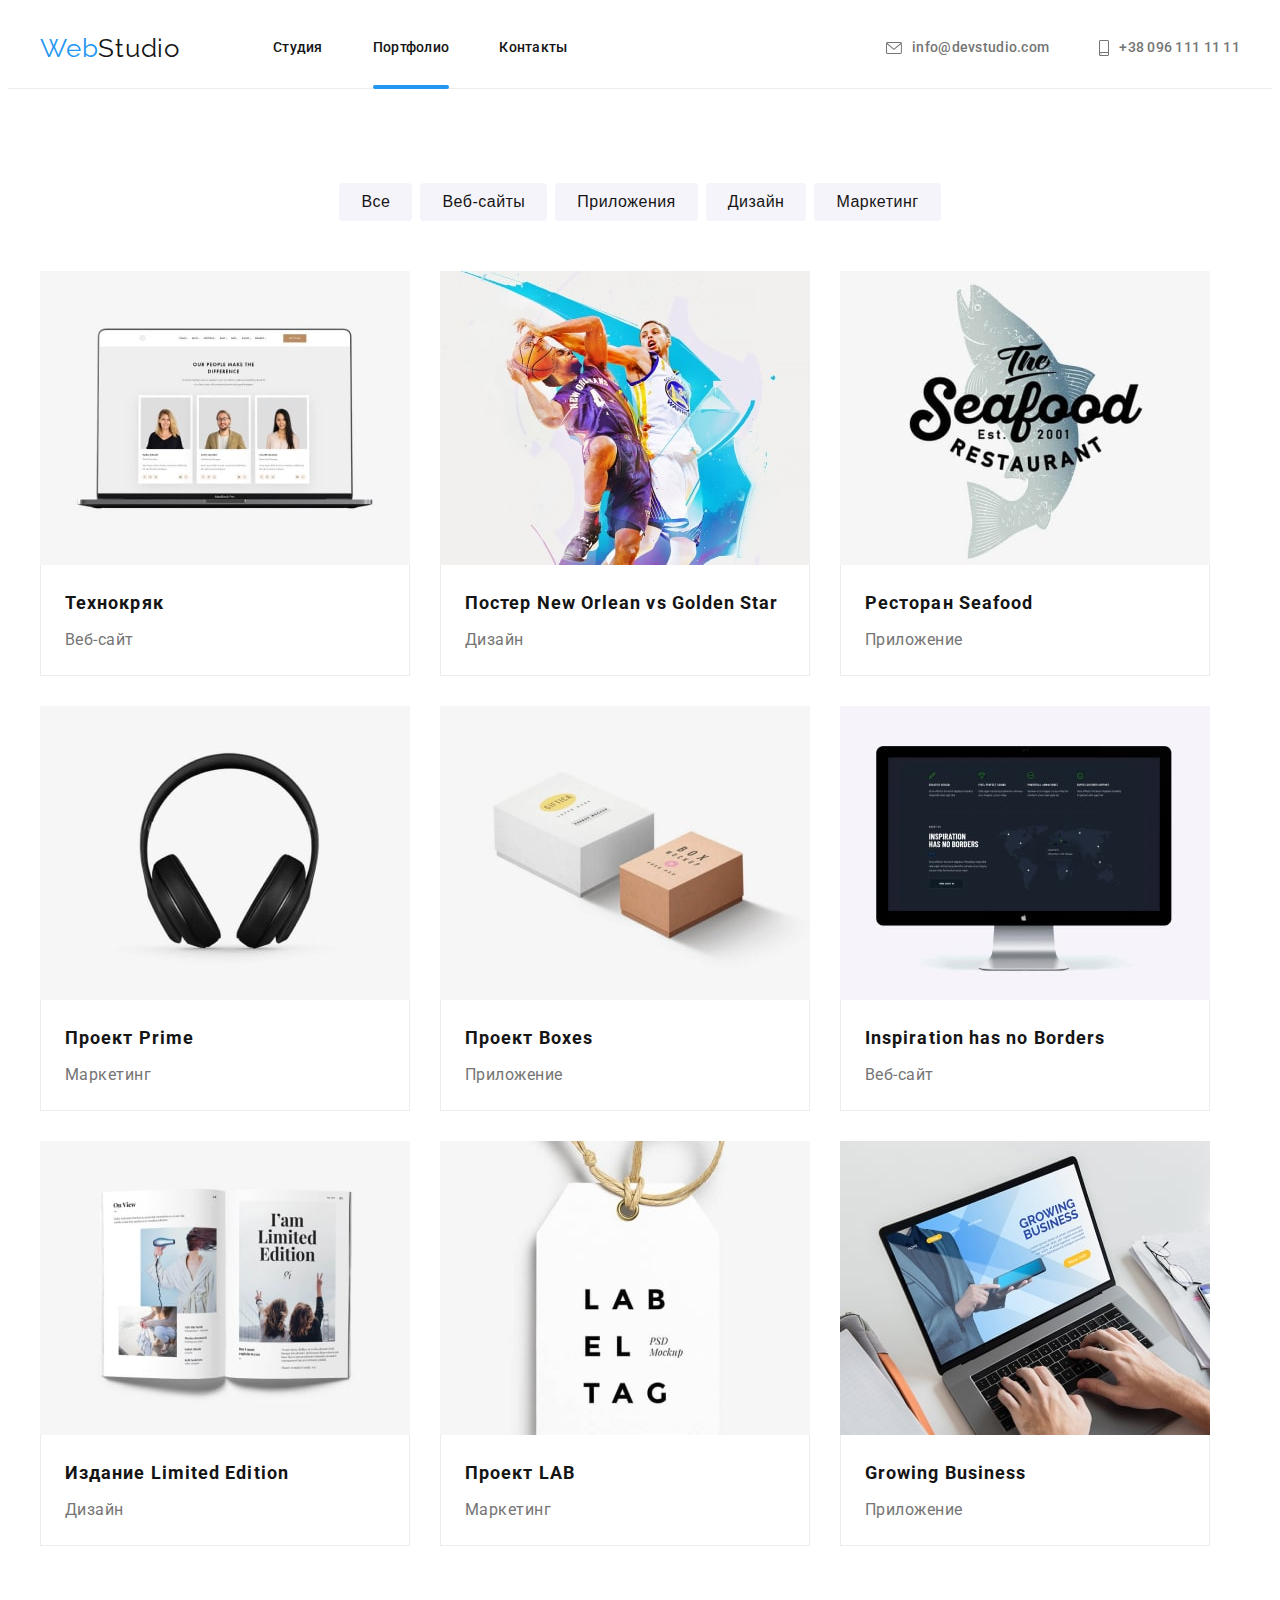
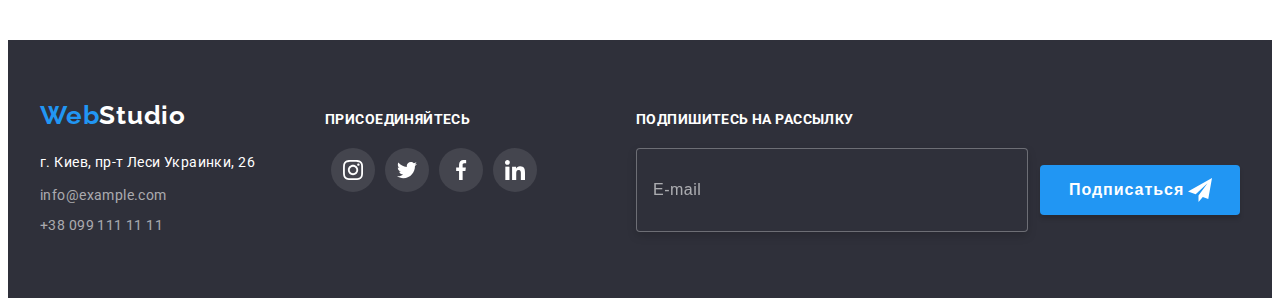
==== portfolio.html @ 91b131e0 "yyyy" ====
<!DOCTYPE html>
<html lang="en">
  <head>
    <meta charset="UTF-8" />
    <meta http-equiv="X-UA-Compatible" content="IE=edge" />
    <meta name="viewport" content="width=device-width, initial-scale=1.0" />
    <title>Web Studio</title>
    <link href="https://fonts.googleapis.com/css2?family=Raleway:wght@700&family=Roboto:wght@400;500;700;900&display=swap" 
    rel="stylesheet">
    <link rel="stylesheet" 
    href="https://cdnjs.cloudflare.com/ajax/libs/modern-normalize/1.1.0/modern-normalize.min.css" 
    integrity="sha512-wpPYUAdjBVSE4KJnH1VR1HeZfpl1ub8YT/NKx4PuQ5NmX2tKuGu6U/JRp5y+Y8XG2tV+wKQpNHVUX03MfMFn9Q==" 
    crossorigin="anonymous" 
    referrerpolicy="no-referrer" />
    <link rel="stylesheet" href="./css/main.min.css"
 </head>
  <body>
    <header class="header">
      <div class="container">
        <div class="menu">
          <a class="menu__logo" href="/"><span class="menu__logo-web">Web</span>Studio</a>
          <nav>
            <ul class="navigation list">
              <li class="navigation__item"><a href="./index.html" class="navigation__link">Студия</a></li>
              <li class="navigation__item"><a href="./portfolio.html" class="navigation__link navigation__link--current">Портфолио</a></li>
              <li class="navigation__item"><a href="" class="navigation__link" >Контакты</a></li>
            </ul>
          </nav>
        <ul class="contact list">
          <li class="contact__item"><a  href="mailto:info@devstudio.com" class="contact__link">
            <svg class="contact__icon" width="16" height="12">
              <use href="./img/symbol-defs-header.svg#icon-envelope"></use>
            </svg>
            info@devstudio.com</a></li>
          <li class="contact__item"><a  href="tel:+380961111111" class="contact__link">
            <svg class="contact__icon" width="10" height="16">
              <use href="./img/symbol-defs-header.svg#icon-smartphone"></use></svg>
              +38 096 111 11 11</a></li>
        </ul>
</div>
      </div>
       </header>
    <main>
      <section class="section">
        <div class="container">
          <h1 class="visually-hidden">Filter</h1>
          <ul class="filter list">
            <li class="item"><button class="filter-button" type="button">Все</button></li>
            <li class="item"><button class="filter-button" type="button">Веб-сайты</button></li>
            <li class="item"><button class="filter-button" type="button">Приложения</button></li>
            <li class="item"><button class="filter-button" type="button">Дизайн</button></li>
            <li class="item"><button class="filter-button" type="button">Маркетинг</button></li>
          </ul>
             <ul class="portfolio-img list">
              <li class="portfolio-list">
                <a href="" class="portfolio-img-link">
                  <div class="portfolio-img-wrap">
                    <img src="./img/img8.jpg" alt="tex" width="370">
                  <p class="portfolio-img-top-text">
                    Ресурс предлагает комплексные 
                    предложения с разным уровнем 
                    функционала и сервисов. Все это 
                    позволит посетителю получить 
                    исчерпывающие сведения
                    о компании или частном лице.
                  </p> 
                  </div>
                  
              <div class="div-item-text">
                <h2 class="portfolio-item">Технокряк</h2>
                <p class="portfolio-text">Веб-сайт</p>
              </div>
                </a>
              
              
              </li>
              <li class="portfolio-list">
                <a href="" class="portfolio-img-link">
                  <div class="portfolio-img-wrap">
                    <img src="./img/img9.jpg" alt="poster" width="370">
                  <p class="portfolio-img-top-text">
                    Ресурс предлагает комплексные 
                    предложения с разным уровнем 
                    функционала и сервисов. Все это 
                    позволит посетителю получить 
                    исчерпывающие сведения
                    о компании или частном лице.
                  </p> 
                  </div>
              
              
              <div class="div-item-text">
                <h2 class="portfolio-item">Постер New Orlean vs Golden Star</h2>
                <p class="portfolio-text">Дизайн</p>
              </div>
              </a>
              
              
              </li>
              <li class="portfolio-list">
                <a href="" class="portfolio-img-link">
                  <div class="portfolio-img-wrap">
                    <img src="./img/img10.jpg" alt="restaurant" width="370">
                  <p class="portfolio-img-top-text">
                    Ресурс предлагает комплексные 
                    предложения с разным уровнем 
                    функционала и сервисов. Все это 
                    позволит посетителю получить 
                    исчерпывающие сведения
                    о компании или частном лице.
                  </p> 
                  </div>
              
              <div class="div-item-text">
                <h2 class="portfolio-item">Ресторан Seafood</h2>
                <p class="portfolio-text">Приложение</p>
              </div>
              </a>

              </li>
              <li class="portfolio-list">
                <a href="" class="portfolio-img-link">
                  <div class="portfolio-img-wrap">
                    <img src="./img/img11.jpg" alt="prime" width="370">
                  <p class="portfolio-img-top-text">
                    Ресурс предлагает комплексные 
                    предложения с разным уровнем 
                    функционала и сервисов. Все это 
                    позволит посетителю получить 
                    исчерпывающие сведения
                    о компании или частном лице.
                  </p> 
                  </div>
              
              <div class="div-item-text">
                <h2 class="portfolio-item">Проект Prime</h2>
                <p class="portfolio-text">Маркетинг</p>
              </div>
               </a>

              </li>
              <li class="portfolio-list">
                <a href="" class="portfolio-img-link">
                  <div class="portfolio-img-wrap">
                    <img src="./img/img12.jpg" alt="box" width="370">
                  <p class="portfolio-img-top-text">
                    Ресурс предлагает комплексные 
                    предложения с разным уровнем 
                    функционала и сервисов. Все это 
                    позволит посетителю получить 
                    исчерпывающие сведения
                    о компании или частном лице.
                  </p> 
                  </div>
               
               <div class="div-item-text">
                <h2 class="portfolio-item">Проект Boxes</h2>
                <p class="portfolio-text">Приложение</p>
               </div>
              </a>

              </li>
              <li class="portfolio-list">
                <a href="" class="portfolio-img-link">
                  <div class="portfolio-img-wrap">
                    <img src="./img/img13.jpg" alt="tv" width="370">
                  <p class="portfolio-img-top-text">
                    Ресурс предлагает комплексные 
                    предложения с разным уровнем 
                    функционала и сервисов. Все это 
                    позволит посетителю получить 
                    исчерпывающие сведения
                    о компании или частном лице.
                  </p> 
                  </div>
               
               
               <div class="div-item-text">
                <h2 class="portfolio-item">Inspiration has no Borders</h2>
                <p class="portfolio-text">Веб-сайт</p>
               </div>
              </a>

              </li>
               <li class="portfolio-list">
                <a href="" class="portfolio-img-link">
                  <div class="portfolio-img-wrap">
                    <img src="./img/img14.jpg" alt="book" width="370">
                  <p class="portfolio-img-top-text">
                    Ресурс предлагает комплексные 
                    предложения с разным уровнем 
                    функционала и сервисов. Все это 
                    позволит посетителю получить 
                    исчерпывающие сведения
                    о компании или частном лице.
                  </p> 
                  </div>
              
              <div class="div-item-text">
                <h2 class="portfolio-item">Издание Limited Edition</h2>
                <p class="portfolio-text">Дизайн</p>
              </div>
              </a>
               
              </li>
               <li class="portfolio-list">
                <a href="" class="portfolio-img-link">
                  <div class="portfolio-img-wrap">
                    <img src="./img/img15.jpg" alt="lab" width="370">
                  <p class="portfolio-img-top-text">
                    Ресурс предлагает комплексные 
                    предложения с разным уровнем 
                    функционала и сервисов. Все это 
                    позволит посетителю получить 
                    исчерпывающие сведения
                    о компании или частном лице.
                  </p> 
                  </div>
              
              <div class="div-item-text">
                <h2 class="portfolio-item">Проект LAB</h2>
                <p class="portfolio-text">Маркетинг</p>
              </div>
              </a>
              
              </li>
              <li class="portfolio-list">
                <a href="" class="portfolio-img-link">
                  <div class="portfolio-img-wrap">
                    <img src="./img/img16.jpg" alt="notebook" width="370">
                  <p class="portfolio-img-top-text">
                    Ресурс предлагает комплексные 
                    предложения с разным уровнем 
                    функционала и сервисов. Все это 
                    позволит посетителю получить 
                    исчерпывающие сведения
                    о компании или частном лице.
                  </p> 
                  </div>
              
               <div class="div-item-text">
                <h2 class="portfolio-item">Growing Business</h2>
                <p class="portfolio-text">Приложение</p>
               </div>
               </a>
               
               </li>
            </ul>
        </div>
        
      </section>
    </main>
    <footer class="footer">
      <div class="container">
        <div class="footer-nav-soc">
          <a class="logo-footer" href="/"><span class="logo-footer-web">Web</span>Studio</a>
              <address class="footer-addres">
                <ul class="footer-addres-list list">
                  <li class="footer-nav">
                    <a
                      href="https://goo.gl/maps/Y24yjUMBkzo34jrQA" class="footer-addres-nav"
                      target="_blank"
                      rel="noopener noreferrer nofollow"
                      >г. Киев, пр-т Леси Украинки, 26</a>
                  </li>
                  <li class="footer-contacts"><a href="mailto:info@example.com" class="footer-addres-contacts">info@example.com</a></li>
                  <li class="footer-contacts"><a href="tel:+380991111111" class="footer-addres-contacts">+38 099 111 11 11</a></li>
                </ul>
              </address>
        </div>
              <div class="footer-soc">
                <h2 class="footer-soc-title">присоединяйтесь</h2>
                <ul class="footer-soc-list list">
                  <li class="footer-soc-link"><a href="" class="footer-item-link">
                    <svg class="footer-soc-icon">
                      <use href="./img/symbol-defs-team.svg#icon-instagram"></use>
                    </svg></a></li>
                  <li class="footer-soc-link"><a href="" class="footer-item-link">
                    <svg class="footer-soc-icon">
                      <use href="./img/symbol-defs-team.svg#icon-twitter"></use></svg> </a></li>
                  <li class="footer-soc-link"><a href="" class="footer-item-link">
                    <svg class="footer-soc-icon">
                      <use href="./img/symbol-defs-team.svg#icon-facebook"></use></svg></a></li>
                  <li class="footer-soc-link"><a href="" class="footer-item-link">
                    <svg class="footer-soc-icon">
                      <use href="./img/symbol-defs-team.svg#icon-linkedin"></use></svg></a></li>
                </ul>
             </div>
             <form class="footer-subscribe">
             <h2 class="footer-subscribe-title">Подпишитесь на рассылку</h2>
             <div class="footer-wrap">
              <input type="email" class="footer-input" name="email" placeholder="E-mail" >
              <button type="submit" class="footer-button">Подписаться
                <svg class="footer-subscribe-icon" width="24" height="24">
                  <use href="./img/symbol-defs-close-modal.svg#icon-footer-send"></use>
                </svg>
              </button>
             </div>
             </form>
            </div>
    </footer>
  </body>
</html>
---- css/main.min.css ----
p,h1,h2,h3,h4,h5,h6{margin:0}ul{margin:0;padding-left:0}address{font-style:normal}a{color:currentColor}body{font-family:var(--main-font)}img{display:block;max-width:100%;height:auto}.list{list-style:none}.container{width:1200px;margin-left:auto;margin-right:auto;padding-left:15px;padding-right:15px}.section{padding-top:94px;padding-bottom:94px}.section__title{font-weight:700;font-size:36px;line-height:1.16;text-align:center;letter-spacing:.03em;color:#212121;margin-bottom:50px}.backdrop{position:fixed;top:0;left:0;width:100%;height:100%;background:rgba(0,0,0,.2);transition:opacity 250ms cubic-bezier(0.4, 0, 0.2, 1),visibility 250ms cubic-bezier(0.4, 0, 0.2, 1)}.backdrop.is-hidden{opacity:0;pointer-events:none;visibility:hidden}.backdrop.is-hidden .modal{transform:translate(-50%, -50%) scale(0)}.modal{position:absolute;top:50%;left:50%;transform:translate(-50%, -50%) scale(1);transition:transform 250ms cubic-bezier(0.4, 0, 0.2, 1);width:528px;min-height:581px;background-color:#fff;border-radius:5px;padding:40px}.modal-field{margin-bottom:10px}.modal-field-coment{margin-bottom:20px}.modal-titel{font-weight:700;font-size:20px;line-height:1.15;text-align:center;letter-spacing:.03em;color:#212121;margin-bottom:12px}.modal-input{width:100%;height:40px;border:1px solid rgba(33,33,33,.2);border-radius:4px;margin-top:4px;padding-left:42px;outline:rgba(0,0,0,0);transition:border 250ms cubic-bezier(0.4, 0, 0.2, 1)}.modal-input:focus{border:1px solid #2196f3}.modal-input:focus+.input-icon{fill:var(--accent-color)}.modal-coment{display:block;width:100%;height:120px;margin-top:4px;border:1px solid rgba(33,33,33,.2);border-radius:4px;resize:none;padding:12px 16px;outline:rgba(0,0,0,0);transition:border 250ms cubic-bezier(0.4, 0, 0.2, 1)}.modal-coment:focus{border:1px solid #2196f3}.modal-coment::placeholder{font-size:12px;line-height:1.17;letter-spacing:.01em;color:rgba(117,117,117,.5)}.modal-close{width:18px;height:18px;fill:#000;display:flex;align-items:center;justify-content:center;transition:fill 250ms cubic-bezier(0.4, 0, 0.2, 1)}.modal-button{font-weight:700;font-size:16px;line-height:1.88;display:flex;align-items:center;text-align:center;letter-spacing:.06em;color:var(--primary-white-color);background-color:var(--accent-color);display:block;margin:30px auto 0;box-shadow:0px 4px 4px rgba(0,0,0,.15);border-radius:4px;border-width:0;padding:10px 32px;cursor:pointer}.modal-button-close{position:absolute;right:8px;top:8px;width:30px;height:30px;background-color:rgba(0,0,0,0);color:#000;border-radius:50%;border:1px solid rgba(0,0,0,.1);cursor:pointer}.modal-button-close:hover .modal-close,.modal-button-close:focus .modal-close{fill:var(--accent-color)}.input-wrap{position:relative}.input-icon{position:absolute;left:12px;top:50%;transform:translateY(-50%);transition:fill 250ms cubic-bezier(0.4, 0, 0.2, 1)}.label-name{font-size:12px;line-height:1.17;letter-spacing:.01em;color:var(--primary-grey-color)}.check-text{display:flex;align-items:center;justify-content:center;font-size:14px;line-height:1.71;letter-spacing:.03em;color:#757575}.check-text span{display:flex;align-items:center;justify-content:center;border:1px solid #212121;border-radius:2px;width:16px;height:15px;margin-right:8px;transition:background-color 250ms cubic-bezier(0.4, 0, 0.2, 1),fill 250ms cubic-bezier(0.4, 0, 0.2, 1)}.modal-checkbox:checked+.check-text span{background-color:var(--accent-color);border:none}.modal-checkbox:focus+.check-text span{border-color:var(--accent-color)}.check-icon{fill:rgba(0,0,0,0)}.modal-checkbox:checked+.check-text .check-icon{fill:var(--primary-white-color)}.check-link{font-size:14px;line-height:1.71;letter-spacing:.03em;text-decoration-line:underline;color:var(--accent-color)}.menu__logo{font-family:var(--second-font);color:var(--primary-text-color);font-size:26px;line-height:1.19;letter-spacing:.03em;text-decoration:none}.menu__logo-web{color:var(--accent-color)}.visually-hidden{position:absolute;white-space:nowrap;width:1px;height:1px;overflow:hidden;border:0;padding:0;clip:rect(0 0 0 0);clip-path:inset(50%);margin:-1px}:root{--primary-text-color: rgba(21, 21, 21, 1);--primary-white-color: #ffffff;--accent-color: #2196F3;--primary-grey-color: #757575;--primary-icon-color: #AFB1B8;--main-font: Roboto, sans-serif;--second-font: Raleway, cursive}.header{background-color:var(--primary-white-color);border-bottom:1px solid #ececec}.menu{display:flex;align-items:center}.navigation{display:flex;font-weight:500;font-size:14px;line-height:1.14;letter-spacing:.02em;color:var(--primary-text-color);margin-left:93px}.navigation .navigation__item{margin-right:50px}.navigation .navigation__item:last-child{margin-right:0}.navigation__link{display:block;color:var(--primary-text-color);text-decoration:none;padding-top:32px;padding-bottom:32px;transition:color 250ms cubic-bezier(0.4, 0, 0.2, 1),visibility 250ms cubic-bezier(0.4, 0, 0.2, 1)}.navigation__link:hover,.navigation__link:focus{color:var(--accent-color)}.navigation__link--current{position:relative}.navigation__link--current::after{content:"";position:absolute;width:100%;height:4px;border-radius:2px;background-color:var(--accent-color);left:0;bottom:-1px}.contact{display:flex;margin-left:auto}.contact__link{display:block;font-weight:500;font-size:14px;line-height:1.14;letter-spacing:.02em;color:var(--primary-grey-color);text-decoration:none;margin-left:auto;padding-top:32px;padding-bottom:32px;display:flex;align-items:center;transition:color 250ms cubic-bezier(0.4, 0, 0.2, 1),visibility 250ms cubic-bezier(0.4, 0, 0.2, 1)}.contact__link:hover,.contact__link:focus{color:var(--accent-color)}.contact .contact__item+.contact__item{margin-left:50px}.contact .item:last-child{margin-right:0}.contact__icon{fill:currentColor;margin-right:10px;align-items:center;transition:fill 2500ms cubic-bezier(0.4, 0, 0.2, 1),visibility 250ms cubic-bezier(0.4, 0, 0.2, 1)}.contact__icon:hover{fill:var(--accent-color)}.contact__icon:focus{fill:var(--accent-color)}.hero{max-width:1600px;height:600px;margin-left:auto;margin-right:auto;background-color:#2f303a;padding-top:200px;padding-bottom:200px;background-image:linear-gradient(to right, rgba(47, 48, 58, 0.4), rgba(47, 48, 58, 0.4)),url(../img/Img17.jpg);background-repeat:no-repeat;background-position:center;background-size:cover}.hero__title{font-weight:900;font-size:44px;line-height:1.36;text-align:center;letter-spacing:.06em;text-transform:uppercase;color:var(--primary-white-color)}.hero__button{font-weight:700;font-size:16px;line-height:1.88;display:flex;align-items:center;text-align:center;letter-spacing:.06em;color:var(--primary-white-color);background-color:var(--accent-color);display:block;margin:30px auto 0;box-shadow:0px 4px 4px rgba(0,0,0,.15);border-radius:4px;border-width:0;padding:10px 32px;cursor:pointer}.features{margin-left:auto;margin-right:auto;display:flex}.features .__item{margin-right:30px;width:270px}.features .__item:last-child{margin-right:0}.features__title{font-weight:700;font-size:14px;line-height:1.14x;letter-spacing:.03em;text-transform:uppercase;color:var(--primary-text-color);margin-bottom:10px}.features__text{font-size:14px;line-height:1.71;letter-spacing:.03em;color:var(--primary-grey-color)}.features__box{background:#f5f4fa;border-radius:4px;display:flex;width:270px;height:120px;align-items:center;justify-content:center;margin-bottom:30px}.work{display:flex}.work__item{margin-right:30px;position:relative}.work__item:last-child{margin-right:0}.work__img-title{display:flex;align-items:center;justify-content:center;position:absolute;width:100%;height:70px;background:rgba(47,48,58,.8);font-weight:700;font-size:14px;line-height:1.14;letter-spacing:.03em;text-transform:uppercase;color:#fff;bottom:0}.section--no-pading-top{padding-top:0}.section__title{font-weight:700;font-size:36px;line-height:1.16;text-align:center;letter-spacing:.03em;color:var(--primary-text-color);margin-bottom:50px}.section__team--another-bg{background-color:#f5f4fa}.team__list{display:flex}.team__link{margin-right:30px;background-color:var(--primary-white-color);box-shadow:0px 1px 3px rgba(0,0,0,.12),0px 1px 1px rgba(0,0,0,.14),0px 2px 1px rgba(0,0,0,.2);border-radius:0px 0px 4px 4px}.team__link:last-child{margin-right:0}.team__title{font-weight:700;font-size:36px;line-height:1.16;text-align:center;letter-spacing:.03em;color:var(--primary-text-color);margin-bottom:50px}.team__name{font-weight:500;font-size:16px;line-height:1.19;text-align:center;letter-spacing:.03em;color:var(--primary-text-color);margin-bottom:10px}.team__text{font-size:16px;line-height:1.19;text-align:center;letter-spacing:.03em;color:var(--primary-grey-color);margin-bottom:16px}.team__soc{display:flex;justify-content:center;gap:10px}.team__soc-link{width:44px;height:44px;border-radius:50%;background-color:var(--primary-white-color);display:flex;align-items:center;justify-content:center;color:var(--primary-icon-color);transition:color 250ms cubic-bezier(0.4, 0, 0.2, 1),visibility 250ms cubic-bezier(0.4, 0, 0.2, 1),background-color 250ms cubic-bezier(0.4, 0, 0.2, 1)}.team__soc-link:hover{background-color:var(--accent-color);color:var(--primary-white-color)}.team__soc-link:focus{background-color:var(--accent-color);color:var(--primary-white-color)}.team__soc-icon{fill:currentColor}.team__name-text{padding-top:30px;padding-bottom:30px}.customers{display:flex}.customers__item{width:170px;height:92px;margin-right:30px}.customers__item:last-child{margin-right:0}.customers__icon{fill:currentColor}.customers__link{width:100%;height:100%;display:flex;align-items:center;justify-content:center;border:1px solid #afb1b8;border-radius:4px;color:#afb1b8;transition:color 250ms cubic-bezier(0.4, 0, 0.2, 1),visibility 250ms cubic-bezier(0.4, 0, 0.2, 1),border 250ms cubic-bezier(0.4, 0, 0.2, 1)}.customers__link:hover,.customers__link:focus{color:var(--accent-color);border:1px solid #2196f3}.footer{background:#2f303a;padding-bottom:60px;padding-top:60px}.footer .container{display:flex;align-items:baseline}.footer-nav{margin-bottom:9px}.footer-contacts{margin-bottom:6px}.footer-contacts:last-child{margin-bottom:0}.footer-soc{margin-left:70px;flex-grow:1}.footer-soc-title{font-weight:700;font-size:14px;line-height:1.14;letter-spacing:.03em;text-transform:uppercase;color:var(--primary-white-color);margin-bottom:20px}.footer-soc-list{display:flex;justify-content:center;gap:10px}.footer-soc-link{width:44px;height:44px;border-radius:50%;background:rgba(255,255,255,.1);display:flex;align-items:center;justify-content:center;color:var(--primary-white-color)}.footer-soc-icon{width:20px;height:20px;display:flex;align-items:center;justify-content:center;fill:currentColor}.footer-addres{margin-top:20px}.footer-addres-nav{font-size:14px;line-height:1.71;letter-spacing:.03em;color:var(--primary-white-color);text-decoration:none;cursor:default;transition:color 250ms cubic-bezier(0.4, 0, 0.2, 1),visibility 250ms cubic-bezier(0.4, 0, 0.2, 1)}.footer-addres-nav:hover,.footer-addres-nav:focus{color:var(--accent-color)}.footer-addres-contacts{font-size:14px;line-height:1.71;letter-spacing:.03em;color:rgba(255,255,255,.6);text-decoration:none;cursor:default;transition:color 250ms cubic-bezier(0.4, 0, 0.2, 1),visibility 250ms cubic-bezier(0.4, 0, 0.2, 1)}.footer-addres-contacts:hover,.footer-addres-contacts:focus{color:var(--accent-color)}.footer-subscribe{margin-left:94px}.footer-subscribe-title{font-weight:700;font-size:14px;line-height:1.14;letter-spacing:.03em;text-transform:uppercase;color:#fff;margin-bottom:20px}.footer-subscribe-icon{position:absolute;fill:var(--primary-white-color);right:28px;top:50%;transform:translateY(-50%)}.footer-wrap{display:flex;align-items:center}.footer-input{width:358px;height:50px;border:1px solid rgba(255,255,255,.3);filter:drop-shadow(0px 4px 4px rgba(0, 0, 0, 0.15));border-radius:4px;background-color:#2f303a;margin-right:12px;padding:16px;color:var(--primary-white-color)}.footer-input::checked{border:none}.footer-input::placeholder{font-size:16px;line-height:1.25;display:flex;align-items:center;letter-spacing:.03em;color:rgba(255,255,255,.6)}.footer-button{position:relative;width:200px;height:50px;font-weight:700;font-size:16px;line-height:1.88;display:flex;align-items:center;text-align:center;letter-spacing:.06em;color:var(--primary-white-color);background-color:var(--accent-color);display:block;box-shadow:0px 4px 4px rgba(0,0,0,.15);border-radius:4px;border-width:0;padding:10px 62px 10px 29px;cursor:pointer}.footer-item-link{width:100%;height:100%;display:flex;align-items:center;justify-content:center;border-radius:50%;transition:background-color 250ms cubic-bezier(0.4, 0, 0.2, 1),visibility 250ms cubic-bezier(0.4, 0, 0.2, 1)}.footer-item-link:hover,.footer-item-link:focus{background-color:var(--accent-color)}.logo-footer{font-family:var(--second-font);font-style:normal;font-weight:700;font-size:26px;line-height:1.19;letter-spacing:.03em;color:var(--primary-white-color);text-decoration:none;cursor:default}.logo-footer-web{color:var(--accent-color)}.portfolio{background-color:var(--primary-white-color);width:1200px;padding-left:15px;padding-right:15px;margin-left:auto;margin-right:auto}.filter{margin-bottom:50px;display:flex;justify-content:center}.filter .item{margin-right:8px}.filter .item:last-child{margin-right:0}.filter-button{font-style:normal;font-weight:500;font-size:16px;line-height:1.62;text-align:center;letter-spacing:.03em;color:var(--primary-text-color);background-color:#f5f4fa;text-decoration:none;width:max-content;cursor:pointer;border:none;border-radius:4px;padding:6px 22px;transition:color 250ms cubic-bezier(0.4, 0, 0.2, 1),background-color 250ms cubic-bezier(0.4, 0, 0.2, 1),visibility 250ms cubic-bezier(0.4, 0, 0.2, 1),box-shadow 250ms cubic-bezier(0.4, 0, 0.2, 1)}.filter-button:hover,.filter-button:focus{box-shadow:0px 3px 1px rgba(0,0,0,.1),0px 1px 2px rgba(0,0,0,.08),0px 2px 2px rgba(0,0,0,.12);color:var(--primary-white-color);background-color:var(--accent-color)}.portfolio-list{margin-bottom:30px;margin-right:30px;position:relative}.portfolio-list:nth-child(3n){margin-right:0}.portfolio-list:nth-last-child(-n+3){margin-bottom:0}.portfolio-img{display:flex;flex-wrap:wrap}.portfolio-img-link{display:block;text-decoration:none;transition:box-shadow 250ms cubic-bezier(0.4, 0, 0.2, 1)}.portfolio-img-link:hover .portfolio-img-top-text{transform:translateY(0)}.portfolio-img-link:focus .portfolio-img-top-text{transform:translateY(0)}.portfolio-img-link:hover,.portfolio-img-link:focus{box-shadow:0px 1px 1px rgba(0,0,0,.12),0px 4px 4px rgba(0,0,0,.06),1px 4px 6px rgba(0,0,0,.16)}.portfolio-img-wrap{position:relative;overflow:hidden}.portfolio-item{font-style:normal;font-weight:700;font-size:18px;line-height:2;letter-spacing:.06em;color:var(--primary-text-color);margin-bottom:4px}.portfolio-text{font-size:16px;line-height:1.88;letter-spacing:.03em;color:var(--primary-grey-color)}.div-item-text{padding-top:20px;border-bottom:1px solid #ececec;border-left:1px solid #ececec;border-right:1px solid #ececec;padding-bottom:20px;padding-left:24px;padding-right:24px}.portfolio-img-top-text{position:absolute;top:0;left:0;height:100%;font-weight:400;font-size:18px;line-height:1.56;letter-spacing:.03em;color:#fff;padding:63px 24px;background:rgba(33,150,243,.9);transform:translateY(100%);transition:transform 250ms cubic-bezier(0.4, 0, 0.2, 1);overflow:auto}/*# sourceMappingURL=main.min.css.map */
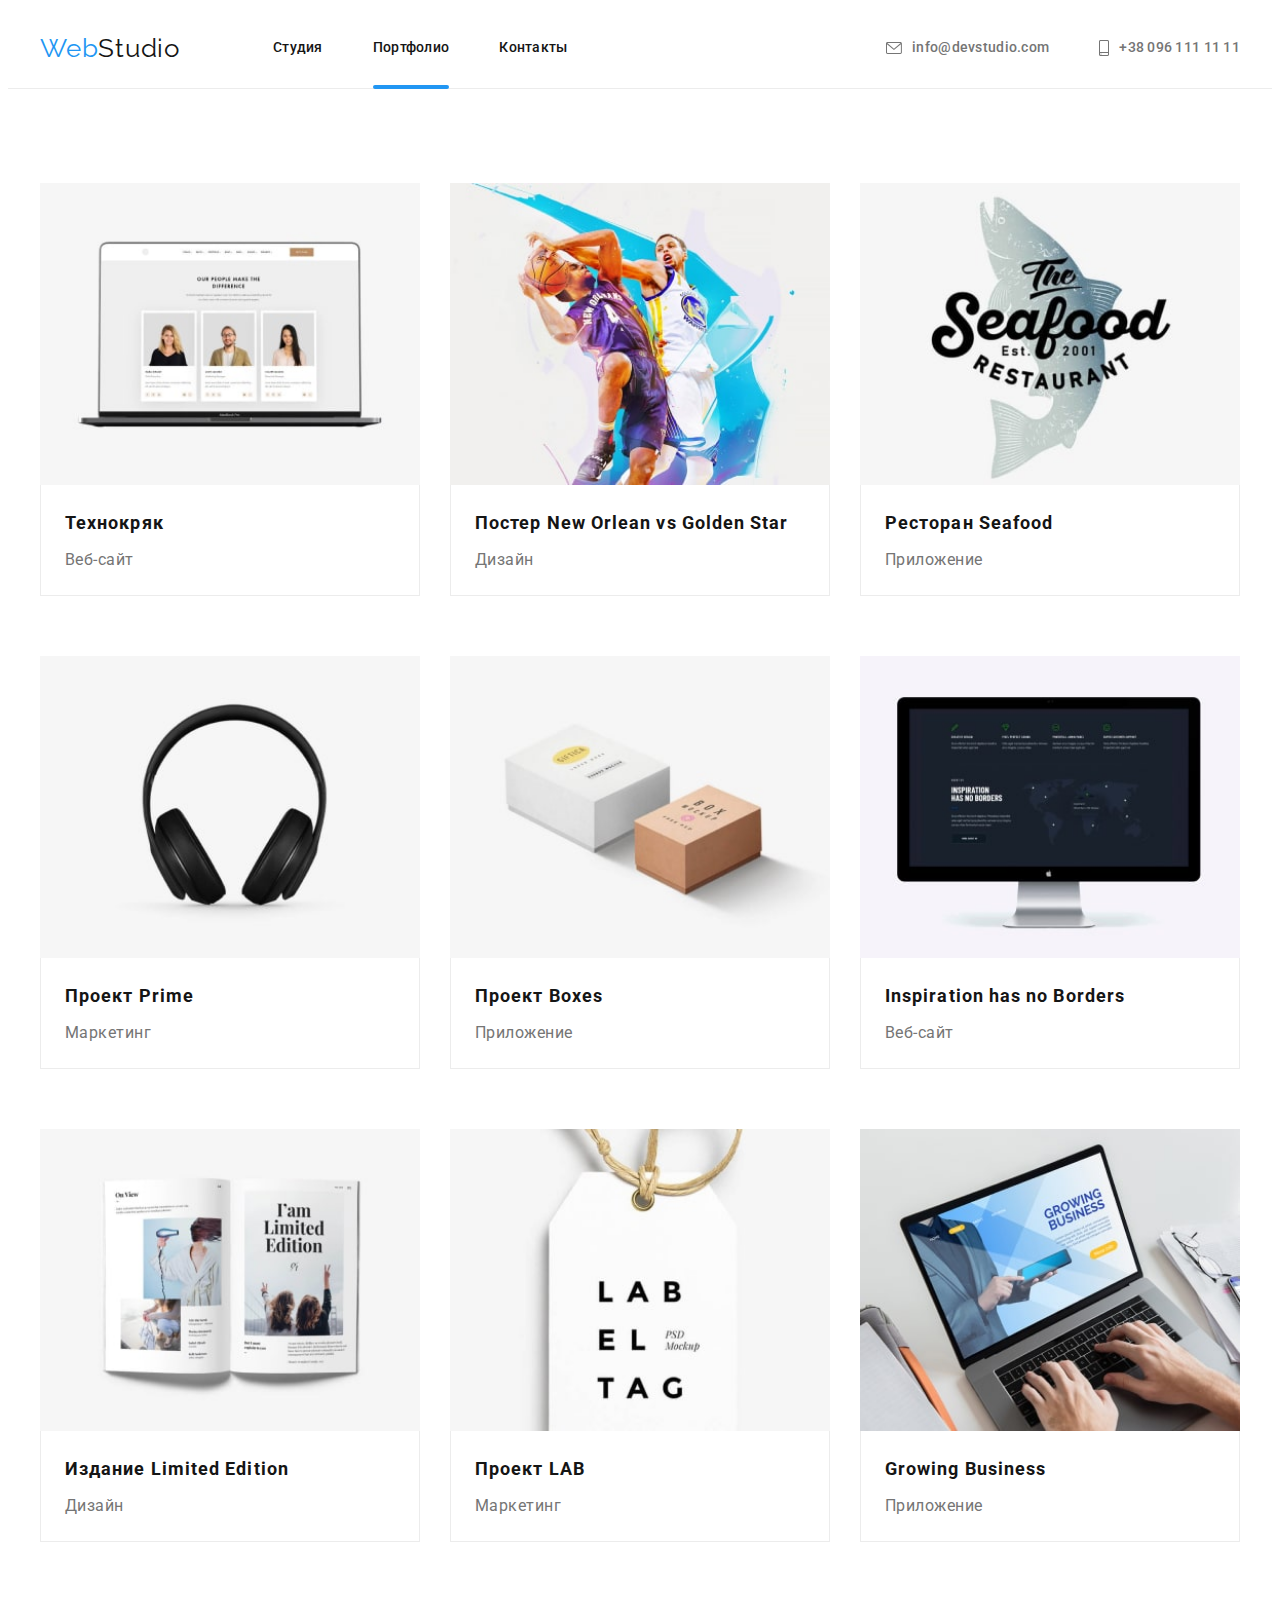
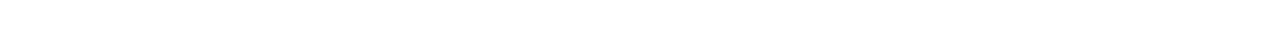
==== commit 222767e5: "ertyu" ====
--- a/portfolio.html
+++ b/portfolio.html
@@ -43,19 +43,19 @@
     <main>
       <section class="section">
         <div class="container">
-          <h1 class="visually-hidden">Filter</h1>
+          <!-- <h1 class="visually-hidden">Filter</h1>
           <ul class="filter list">
             <li class="item"><button class="filter-button" type="button">Все</button></li>
             <li class="item"><button class="filter-button" type="button">Веб-сайты</button></li>
             <li class="item"><button class="filter-button" type="button">Приложения</button></li>
             <li class="item"><button class="filter-button" type="button">Дизайн</button></li>
             <li class="item"><button class="filter-button" type="button">Маркетинг</button></li>
-          </ul>
+          </ul> -->
              <ul class="portfolio-img list">
               <li class="portfolio-list">
                 <a href="" class="portfolio-img-link">
                   <div class="portfolio-img-wrap">
-                    <img src="./img/img8.jpg" alt="tex" width="370">
+                    <img src="./img/img8.jpg" alt="tex" width="450">
                   <p class="portfolio-img-top-text">
                     Ресурс предлагает комплексные 
                     предложения с разным уровнем 
@@ -77,7 +77,7 @@
               <li class="portfolio-list">
                 <a href="" class="portfolio-img-link">
                   <div class="portfolio-img-wrap">
-                    <img src="./img/img9.jpg" alt="poster" width="370">
+                    <img src="./img/img9.jpg" alt="poster" width="450">
                   <p class="portfolio-img-top-text">
                     Ресурс предлагает комплексные 
                     предложения с разным уровнем 
@@ -100,7 +100,7 @@
               <li class="portfolio-list">
                 <a href="" class="portfolio-img-link">
                   <div class="portfolio-img-wrap">
-                    <img src="./img/img10.jpg" alt="restaurant" width="370">
+                    <img src="./img/img10.jpg" alt="restaurant" width="450">
                   <p class="portfolio-img-top-text">
                     Ресурс предлагает комплексные 
                     предложения с разным уровнем 
@@ -121,7 +121,7 @@
               <li class="portfolio-list">
                 <a href="" class="portfolio-img-link">
                   <div class="portfolio-img-wrap">
-                    <img src="./img/img11.jpg" alt="prime" width="370">
+                    <img src="./img/img11.jpg" alt="prime" width="450">
                   <p class="portfolio-img-top-text">
                     Ресурс предлагает комплексные 
                     предложения с разным уровнем 
@@ -142,7 +142,7 @@
               <li class="portfolio-list">
                 <a href="" class="portfolio-img-link">
                   <div class="portfolio-img-wrap">
-                    <img src="./img/img12.jpg" alt="box" width="370">
+                    <img src="./img/img12.jpg" alt="box" width="450">
                   <p class="portfolio-img-top-text">
                     Ресурс предлагает комплексные 
                     предложения с разным уровнем 
@@ -163,7 +163,7 @@
               <li class="portfolio-list">
                 <a href="" class="portfolio-img-link">
                   <div class="portfolio-img-wrap">
-                    <img src="./img/img13.jpg" alt="tv" width="370">
+                    <img src="./img/img13.jpg" alt="tv" width="450">
                   <p class="portfolio-img-top-text">
                     Ресурс предлагает комплексные 
                     предложения с разным уровнем 
@@ -185,7 +185,7 @@
                <li class="portfolio-list">
                 <a href="" class="portfolio-img-link">
                   <div class="portfolio-img-wrap">
-                    <img src="./img/img14.jpg" alt="book" width="370">
+                    <img src="./img/img14.jpg" alt="book" width="450">
                   <p class="portfolio-img-top-text">
                     Ресурс предлагает комплексные 
                     предложения с разным уровнем 
@@ -206,7 +206,7 @@
                <li class="portfolio-list">
                 <a href="" class="portfolio-img-link">
                   <div class="portfolio-img-wrap">
-                    <img src="./img/img15.jpg" alt="lab" width="370">
+                    <img src="./img/img15.jpg" alt="lab" width="450">
                   <p class="portfolio-img-top-text">
                     Ресурс предлагает комплексные 
                     предложения с разным уровнем 
@@ -227,7 +227,7 @@
               <li class="portfolio-list">
                 <a href="" class="portfolio-img-link">
                   <div class="portfolio-img-wrap">
-                    <img src="./img/img16.jpg" alt="notebook" width="370">
+                    <img src="./img/img16.jpg" alt="notebook" width="450">
                   <p class="portfolio-img-top-text">
                     Ресурс предлагает комплексные 
                     предложения с разным уровнем 
@@ -250,7 +250,7 @@
         
       </section>
     </main>
-    <footer class="footer">
+    <!-- <footer class="footer">
       <div class="container">
         <div class="footer-nav-soc">
           <a class="logo-footer" href="/"><span class="logo-footer-web">Web</span>Studio</a>
@@ -298,6 +298,6 @@
              </div>
              </form>
             </div>
-    </footer>
+    </footer> -->
   </body>
 </html>
--- a/css/main.min.css
+++ b/css/main.min.css
@@ -1 +1 @@
-p,h1,h2,h3,h4,h5,h6{margin:0}ul{margin:0;padding-left:0}address{font-style:normal}a{color:currentColor}body{font-family:var(--main-font)}img{display:block;max-width:100%;height:auto}.list{list-style:none}.container{width:1200px;margin-left:auto;margin-right:auto;padding-left:15px;padding-right:15px}.section{padding-top:94px;padding-bottom:94px}.section__title{font-weight:700;font-size:36px;line-height:1.16;text-align:center;letter-spacing:.03em;color:#212121;margin-bottom:50px}.backdrop{position:fixed;top:0;left:0;width:100%;height:100%;background:rgba(0,0,0,.2);transition:opacity 250ms cubic-bezier(0.4, 0, 0.2, 1),visibility 250ms cubic-bezier(0.4, 0, 0.2, 1)}.backdrop.is-hidden{opacity:0;pointer-events:none;visibility:hidden}.backdrop.is-hidden .modal{transform:translate(-50%, -50%) scale(0)}.modal{position:absolute;top:50%;left:50%;transform:translate(-50%, -50%) scale(1);transition:transform 250ms cubic-bezier(0.4, 0, 0.2, 1);width:528px;min-height:581px;background-color:#fff;border-radius:5px;padding:40px}.modal-field{margin-bottom:10px}.modal-field-coment{margin-bottom:20px}.modal-titel{font-weight:700;font-size:20px;line-height:1.15;text-align:center;letter-spacing:.03em;color:#212121;margin-bottom:12px}.modal-input{width:100%;height:40px;border:1px solid rgba(33,33,33,.2);border-radius:4px;margin-top:4px;padding-left:42px;outline:rgba(0,0,0,0);transition:border 250ms cubic-bezier(0.4, 0, 0.2, 1)}.modal-input:focus{border:1px solid #2196f3}.modal-input:focus+.input-icon{fill:var(--accent-color)}.modal-coment{display:block;width:100%;height:120px;margin-top:4px;border:1px solid rgba(33,33,33,.2);border-radius:4px;resize:none;padding:12px 16px;outline:rgba(0,0,0,0);transition:border 250ms cubic-bezier(0.4, 0, 0.2, 1)}.modal-coment:focus{border:1px solid #2196f3}.modal-coment::placeholder{font-size:12px;line-height:1.17;letter-spacing:.01em;color:rgba(117,117,117,.5)}.modal-close{width:18px;height:18px;fill:#000;display:flex;align-items:center;justify-content:center;transition:fill 250ms cubic-bezier(0.4, 0, 0.2, 1)}.modal-button{font-weight:700;font-size:16px;line-height:1.88;display:flex;align-items:center;text-align:center;letter-spacing:.06em;color:var(--primary-white-color);background-color:var(--accent-color);display:block;margin:30px auto 0;box-shadow:0px 4px 4px rgba(0,0,0,.15);border-radius:4px;border-width:0;padding:10px 32px;cursor:pointer}.modal-button-close{position:absolute;right:8px;top:8px;width:30px;height:30px;background-color:rgba(0,0,0,0);color:#000;border-radius:50%;border:1px solid rgba(0,0,0,.1);cursor:pointer}.modal-button-close:hover .modal-close,.modal-button-close:focus .modal-close{fill:var(--accent-color)}.input-wrap{position:relative}.input-icon{position:absolute;left:12px;top:50%;transform:translateY(-50%);transition:fill 250ms cubic-bezier(0.4, 0, 0.2, 1)}.label-name{font-size:12px;line-height:1.17;letter-spacing:.01em;color:var(--primary-grey-color)}.check-text{display:flex;align-items:center;justify-content:center;font-size:14px;line-height:1.71;letter-spacing:.03em;color:#757575}.check-text span{display:flex;align-items:center;justify-content:center;border:1px solid #212121;border-radius:2px;width:16px;height:15px;margin-right:8px;transition:background-color 250ms cubic-bezier(0.4, 0, 0.2, 1),fill 250ms cubic-bezier(0.4, 0, 0.2, 1)}.modal-checkbox:checked+.check-text span{background-color:var(--accent-color);border:none}.modal-checkbox:focus+.check-text span{border-color:var(--accent-color)}.check-icon{fill:rgba(0,0,0,0)}.modal-checkbox:checked+.check-text .check-icon{fill:var(--primary-white-color)}.check-link{font-size:14px;line-height:1.71;letter-spacing:.03em;text-decoration-line:underline;color:var(--accent-color)}.menu__logo{font-family:var(--second-font);color:var(--primary-text-color);font-size:26px;line-height:1.19;letter-spacing:.03em;text-decoration:none}.menu__logo-web{color:var(--accent-color)}.visually-hidden{position:absolute;white-space:nowrap;width:1px;height:1px;overflow:hidden;border:0;padding:0;clip:rect(0 0 0 0);clip-path:inset(50%);margin:-1px}:root{--primary-text-color: rgba(21, 21, 21, 1);--primary-white-color: #ffffff;--accent-color: #2196F3;--primary-grey-color: #757575;--primary-icon-color: #AFB1B8;--main-font: Roboto, sans-serif;--second-font: Raleway, cursive}.header{background-color:var(--primary-white-color);border-bottom:1px solid #ececec}.menu{display:flex;align-items:center}.navigation{display:flex;font-weight:500;font-size:14px;line-height:1.14;letter-spacing:.02em;color:var(--primary-text-color);margin-left:93px}.navigation .navigation__item{margin-right:50px}.navigation .navigation__item:last-child{margin-right:0}.navigation__link{display:block;color:var(--primary-text-color);text-decoration:none;padding-top:32px;padding-bottom:32px;transition:color 250ms cubic-bezier(0.4, 0, 0.2, 1),visibility 250ms cubic-bezier(0.4, 0, 0.2, 1)}.navigation__link:hover,.navigation__link:focus{color:var(--accent-color)}.navigation__link--current{position:relative}.navigation__link--current::after{content:"";position:absolute;width:100%;height:4px;border-radius:2px;background-color:var(--accent-color);left:0;bottom:-1px}.contact{display:flex;margin-left:auto}.contact__link{display:block;font-weight:500;font-size:14px;line-height:1.14;letter-spacing:.02em;color:var(--primary-grey-color);text-decoration:none;margin-left:auto;padding-top:32px;padding-bottom:32px;display:flex;align-items:center;transition:color 250ms cubic-bezier(0.4, 0, 0.2, 1),visibility 250ms cubic-bezier(0.4, 0, 0.2, 1)}.contact__link:hover,.contact__link:focus{color:var(--accent-color)}.contact .contact__item+.contact__item{margin-left:50px}.contact .item:last-child{margin-right:0}.contact__icon{fill:currentColor;margin-right:10px;align-items:center;transition:fill 2500ms cubic-bezier(0.4, 0, 0.2, 1),visibility 250ms cubic-bezier(0.4, 0, 0.2, 1)}.contact__icon:hover{fill:var(--accent-color)}.contact__icon:focus{fill:var(--accent-color)}.hero{max-width:1600px;height:600px;margin-left:auto;margin-right:auto;background-color:#2f303a;padding-top:200px;padding-bottom:200px;background-image:linear-gradient(to right, rgba(47, 48, 58, 0.4), rgba(47, 48, 58, 0.4)),url(../img/Img17.jpg);background-repeat:no-repeat;background-position:center;background-size:cover}.hero__title{font-weight:900;font-size:44px;line-height:1.36;text-align:center;letter-spacing:.06em;text-transform:uppercase;color:var(--primary-white-color)}.hero__button{font-weight:700;font-size:16px;line-height:1.88;display:flex;align-items:center;text-align:center;letter-spacing:.06em;color:var(--primary-white-color);background-color:var(--accent-color);display:block;margin:30px auto 0;box-shadow:0px 4px 4px rgba(0,0,0,.15);border-radius:4px;border-width:0;padding:10px 32px;cursor:pointer}.features{margin-left:auto;margin-right:auto;display:flex}.features .__item{margin-right:30px;width:270px}.features .__item:last-child{margin-right:0}.features__title{font-weight:700;font-size:14px;line-height:1.14x;letter-spacing:.03em;text-transform:uppercase;color:var(--primary-text-color);margin-bottom:10px}.features__text{font-size:14px;line-height:1.71;letter-spacing:.03em;color:var(--primary-grey-color)}.features__box{background:#f5f4fa;border-radius:4px;display:flex;width:270px;height:120px;align-items:center;justify-content:center;margin-bottom:30px}.work{display:flex}.work__item{margin-right:30px;position:relative}.work__item:last-child{margin-right:0}.work__img-title{display:flex;align-items:center;justify-content:center;position:absolute;width:100%;height:70px;background:rgba(47,48,58,.8);font-weight:700;font-size:14px;line-height:1.14;letter-spacing:.03em;text-transform:uppercase;color:#fff;bottom:0}.section--no-pading-top{padding-top:0}.section__title{font-weight:700;font-size:36px;line-height:1.16;text-align:center;letter-spacing:.03em;color:var(--primary-text-color);margin-bottom:50px}.section__team--another-bg{background-color:#f5f4fa}.team__list{display:flex}.team__link{margin-right:30px;background-color:var(--primary-white-color);box-shadow:0px 1px 3px rgba(0,0,0,.12),0px 1px 1px rgba(0,0,0,.14),0px 2px 1px rgba(0,0,0,.2);border-radius:0px 0px 4px 4px}.team__link:last-child{margin-right:0}.team__title{font-weight:700;font-size:36px;line-height:1.16;text-align:center;letter-spacing:.03em;color:var(--primary-text-color);margin-bottom:50px}.team__name{font-weight:500;font-size:16px;line-height:1.19;text-align:center;letter-spacing:.03em;color:var(--primary-text-color);margin-bottom:10px}.team__text{font-size:16px;line-height:1.19;text-align:center;letter-spacing:.03em;color:var(--primary-grey-color);margin-bottom:16px}.team__soc{display:flex;justify-content:center;gap:10px}.team__soc-link{width:44px;height:44px;border-radius:50%;background-color:var(--primary-white-color);display:flex;align-items:center;justify-content:center;color:var(--primary-icon-color);transition:color 250ms cubic-bezier(0.4, 0, 0.2, 1),visibility 250ms cubic-bezier(0.4, 0, 0.2, 1),background-color 250ms cubic-bezier(0.4, 0, 0.2, 1)}.team__soc-link:hover{background-color:var(--accent-color);color:var(--primary-white-color)}.team__soc-link:focus{background-color:var(--accent-color);color:var(--primary-white-color)}.team__soc-icon{fill:currentColor}.team__name-text{padding-top:30px;padding-bottom:30px}.customers{display:flex}.customers__item{width:170px;height:92px;margin-right:30px}.customers__item:last-child{margin-right:0}.customers__icon{fill:currentColor}.customers__link{width:100%;height:100%;display:flex;align-items:center;justify-content:center;border:1px solid #afb1b8;border-radius:4px;color:#afb1b8;transition:color 250ms cubic-bezier(0.4, 0, 0.2, 1),visibility 250ms cubic-bezier(0.4, 0, 0.2, 1),border 250ms cubic-bezier(0.4, 0, 0.2, 1)}.customers__link:hover,.customers__link:focus{color:var(--accent-color);border:1px solid #2196f3}.footer{background:#2f303a;padding-bottom:60px;padding-top:60px}.footer .container{display:flex;align-items:baseline}.footer-nav{margin-bottom:9px}.footer-contacts{margin-bottom:6px}.footer-contacts:last-child{margin-bottom:0}.footer-soc{margin-left:70px;flex-grow:1}.footer-soc-title{font-weight:700;font-size:14px;line-height:1.14;letter-spacing:.03em;text-transform:uppercase;color:var(--primary-white-color);margin-bottom:20px}.footer-soc-list{display:flex;justify-content:center;gap:10px}.footer-soc-link{width:44px;height:44px;border-radius:50%;background:rgba(255,255,255,.1);display:flex;align-items:center;justify-content:center;color:var(--primary-white-color)}.footer-soc-icon{width:20px;height:20px;display:flex;align-items:center;justify-content:center;fill:currentColor}.footer-addres{margin-top:20px}.footer-addres-nav{font-size:14px;line-height:1.71;letter-spacing:.03em;color:var(--primary-white-color);text-decoration:none;cursor:default;transition:color 250ms cubic-bezier(0.4, 0, 0.2, 1),visibility 250ms cubic-bezier(0.4, 0, 0.2, 1)}.footer-addres-nav:hover,.footer-addres-nav:focus{color:var(--accent-color)}.footer-addres-contacts{font-size:14px;line-height:1.71;letter-spacing:.03em;color:rgba(255,255,255,.6);text-decoration:none;cursor:default;transition:color 250ms cubic-bezier(0.4, 0, 0.2, 1),visibility 250ms cubic-bezier(0.4, 0, 0.2, 1)}.footer-addres-contacts:hover,.footer-addres-contacts:focus{color:var(--accent-color)}.footer-subscribe{margin-left:94px}.footer-subscribe-title{font-weight:700;font-size:14px;line-height:1.14;letter-spacing:.03em;text-transform:uppercase;color:#fff;margin-bottom:20px}.footer-subscribe-icon{position:absolute;fill:var(--primary-white-color);right:28px;top:50%;transform:translateY(-50%)}.footer-wrap{display:flex;align-items:center}.footer-input{width:358px;height:50px;border:1px solid rgba(255,255,255,.3);filter:drop-shadow(0px 4px 4px rgba(0, 0, 0, 0.15));border-radius:4px;background-color:#2f303a;margin-right:12px;padding:16px;color:var(--primary-white-color)}.footer-input::checked{border:none}.footer-input::placeholder{font-size:16px;line-height:1.25;display:flex;align-items:center;letter-spacing:.03em;color:rgba(255,255,255,.6)}.footer-button{position:relative;width:200px;height:50px;font-weight:700;font-size:16px;line-height:1.88;display:flex;align-items:center;text-align:center;letter-spacing:.06em;color:var(--primary-white-color);background-color:var(--accent-color);display:block;box-shadow:0px 4px 4px rgba(0,0,0,.15);border-radius:4px;border-width:0;padding:10px 62px 10px 29px;cursor:pointer}.footer-item-link{width:100%;height:100%;display:flex;align-items:center;justify-content:center;border-radius:50%;transition:background-color 250ms cubic-bezier(0.4, 0, 0.2, 1),visibility 250ms cubic-bezier(0.4, 0, 0.2, 1)}.footer-item-link:hover,.footer-item-link:focus{background-color:var(--accent-color)}.logo-footer{font-family:var(--second-font);font-style:normal;font-weight:700;font-size:26px;line-height:1.19;letter-spacing:.03em;color:var(--primary-white-color);text-decoration:none;cursor:default}.logo-footer-web{color:var(--accent-color)}.portfolio{background-color:var(--primary-white-color);width:1200px;padding-left:15px;padding-right:15px;margin-left:auto;margin-right:auto}.filter{margin-bottom:50px;display:flex;justify-content:center}.filter .item{margin-right:8px}.filter .item:last-child{margin-right:0}.filter-button{font-style:normal;font-weight:500;font-size:16px;line-height:1.62;text-align:center;letter-spacing:.03em;color:var(--primary-text-color);background-color:#f5f4fa;text-decoration:none;width:max-content;cursor:pointer;border:none;border-radius:4px;padding:6px 22px;transition:color 250ms cubic-bezier(0.4, 0, 0.2, 1),background-color 250ms cubic-bezier(0.4, 0, 0.2, 1),visibility 250ms cubic-bezier(0.4, 0, 0.2, 1),box-shadow 250ms cubic-bezier(0.4, 0, 0.2, 1)}.filter-button:hover,.filter-button:focus{box-shadow:0px 3px 1px rgba(0,0,0,.1),0px 1px 2px rgba(0,0,0,.08),0px 2px 2px rgba(0,0,0,.12);color:var(--primary-white-color);background-color:var(--accent-color)}.portfolio-list{margin-bottom:30px;margin-right:30px;position:relative}.portfolio-list:nth-child(3n){margin-right:0}.portfolio-list:nth-last-child(-n+3){margin-bottom:0}.portfolio-img{display:flex;flex-wrap:wrap}.portfolio-img-link{display:block;text-decoration:none;transition:box-shadow 250ms cubic-bezier(0.4, 0, 0.2, 1)}.portfolio-img-link:hover .portfolio-img-top-text{transform:translateY(0)}.portfolio-img-link:focus .portfolio-img-top-text{transform:translateY(0)}.portfolio-img-link:hover,.portfolio-img-link:focus{box-shadow:0px 1px 1px rgba(0,0,0,.12),0px 4px 4px rgba(0,0,0,.06),1px 4px 6px rgba(0,0,0,.16)}.portfolio-img-wrap{position:relative;overflow:hidden}.portfolio-item{font-style:normal;font-weight:700;font-size:18px;line-height:2;letter-spacing:.06em;color:var(--primary-text-color);margin-bottom:4px}.portfolio-text{font-size:16px;line-height:1.88;letter-spacing:.03em;color:var(--primary-grey-color)}.div-item-text{padding-top:20px;border-bottom:1px solid #ececec;border-left:1px solid #ececec;border-right:1px solid #ececec;padding-bottom:20px;padding-left:24px;padding-right:24px}.portfolio-img-top-text{position:absolute;top:0;left:0;height:100%;font-weight:400;font-size:18px;line-height:1.56;letter-spacing:.03em;color:#fff;padding:63px 24px;background:rgba(33,150,243,.9);transform:translateY(100%);transition:transform 250ms cubic-bezier(0.4, 0, 0.2, 1);overflow:auto}/*# sourceMappingURL=main.min.css.map */+p,h1,h2,h3,h4,h5,h6{margin:0}ul{margin:0;padding-left:0}address{font-style:normal}a{color:currentColor}body{font-family:var(--main-font)}img,svg{display:block;max-width:100%;height:auto}.list{list-style:none}.container{max-width:1200px;margin-left:auto;margin-right:auto;padding-left:15px;padding-right:15px}@media screen and (min-width: 480px){.container{max-width:480px}}@media screen and (min-width: 768px){.container{max-width:768px}}@media screen and (min-width: 1200px){.container{max-width:1200px}}.section{padding-top:60px;padding-bottom:60px}@media screen and (min-width: 1200px){.section{padding-top:94px;padding-bottom:94px}}.section__title{font-weight:700;font-size:28px;line-height:1.18;text-align:center;letter-spacing:.03em;color:#212121}.backdrop{position:fixed;top:0;left:0;width:100%;height:100%;background:rgba(0,0,0,.2);transition:opacity 250ms cubic-bezier(0.4, 0, 0.2, 1),visibility 250ms cubic-bezier(0.4, 0, 0.2, 1)}.backdrop.is-hidden{opacity:0;pointer-events:none;visibility:hidden}.backdrop.is-hidden .modal{transform:translate(-50%, -50%) scale(0)}.modal{position:absolute;top:50%;left:50%;transform:translate(-50%, -50%) scale(1);transition:transform 250ms cubic-bezier(0.4, 0, 0.2, 1);width:528px;min-height:581px;background-color:#fff;border-radius:5px;padding:40px}.modal-field{margin-bottom:10px}.modal-field-coment{margin-bottom:20px}.modal-titel{font-weight:700;font-size:20px;line-height:1.15;text-align:center;letter-spacing:.03em;color:#212121;margin-bottom:12px}.modal-input{width:100%;height:40px;border:1px solid rgba(33,33,33,.2);border-radius:4px;margin-top:4px;padding-left:42px;outline:rgba(0,0,0,0);transition:border 250ms cubic-bezier(0.4, 0, 0.2, 1)}.modal-input:focus{border:1px solid #2196f3}.modal-input:focus+.input-icon{fill:var(--accent-color)}.modal-coment{display:block;width:100%;height:120px;margin-top:4px;border:1px solid rgba(33,33,33,.2);border-radius:4px;resize:none;padding:12px 16px;outline:rgba(0,0,0,0);transition:border 250ms cubic-bezier(0.4, 0, 0.2, 1)}.modal-coment:focus{border:1px solid #2196f3}.modal-coment::placeholder{font-size:12px;line-height:1.17;letter-spacing:.01em;color:rgba(117,117,117,.5)}.modal-close{width:18px;height:18px;fill:#000;display:flex;align-items:center;justify-content:center;transition:fill 250ms cubic-bezier(0.4, 0, 0.2, 1)}.modal-button{font-weight:700;font-size:16px;line-height:1.88;display:flex;align-items:center;text-align:center;letter-spacing:.06em;color:var(--primary-white-color);background-color:var(--accent-color);display:block;margin:30px auto 0;box-shadow:0px 4px 4px rgba(0,0,0,.15);border-radius:4px;border-width:0;padding:10px 32px;cursor:pointer}.modal-button-close{position:absolute;right:8px;top:8px;width:30px;height:30px;background-color:rgba(0,0,0,0);color:#000;border-radius:50%;border:1px solid rgba(0,0,0,.1);cursor:pointer}.modal-button-close:hover .modal-close,.modal-button-close:focus .modal-close{fill:var(--accent-color)}.input-wrap{position:relative}.input-icon{position:absolute;left:12px;top:50%;transform:translateY(-50%);transition:fill 250ms cubic-bezier(0.4, 0, 0.2, 1)}.label-name{font-size:12px;line-height:1.17;letter-spacing:.01em;color:var(--primary-grey-color)}.check-text{display:flex;align-items:center;justify-content:center;font-size:14px;line-height:1.71;letter-spacing:.03em;color:#757575}.check-text span{display:flex;align-items:center;justify-content:center;border:1px solid #212121;border-radius:2px;width:16px;height:15px;margin-right:8px;transition:background-color 250ms cubic-bezier(0.4, 0, 0.2, 1),fill 250ms cubic-bezier(0.4, 0, 0.2, 1)}.modal-checkbox:checked+.check-text span{background-color:var(--accent-color);border:none}.modal-checkbox:focus+.check-text span{border-color:var(--accent-color)}.check-icon{fill:rgba(0,0,0,0)}.modal-checkbox:checked+.check-text .check-icon{fill:var(--primary-white-color)}.check-link{font-size:14px;line-height:1.71;letter-spacing:.03em;text-decoration-line:underline;color:var(--accent-color)}.menu__logo{font-family:var(--second-font);color:var(--primary-text-color);font-size:26px;line-height:1.19;letter-spacing:.03em;text-decoration:none}.menu__logo-web{color:var(--accent-color)}.visually-hidden{position:absolute;white-space:nowrap;width:1px;height:1px;overflow:hidden;border:0;padding:0;clip:rect(0 0 0 0);clip-path:inset(50%);margin:-1px}:root{--primary-text-color: rgba(21, 21, 21, 1);--primary-white-color: #ffffff;--accent-color: #2196F3;--primary-grey-color: #757575;--primary-icon-color: #AFB1B8;--main-font: Roboto, sans-serif;--second-font: Raleway, cursive}.header{background-color:var(--primary-white-color);border-bottom:1px solid #ececec}.menu{display:flex;align-items:center}.navigation{display:flex;font-weight:500;font-size:14px;line-height:1.14;letter-spacing:.02em;color:var(--primary-text-color);margin-left:93px}.navigation .navigation__item{margin-right:50px}.navigation .navigation__item:last-child{margin-right:0}.navigation__link{display:block;color:var(--primary-text-color);text-decoration:none;padding-top:32px;padding-bottom:32px;transition:color 250ms cubic-bezier(0.4, 0, 0.2, 1),visibility 250ms cubic-bezier(0.4, 0, 0.2, 1)}.navigation__link:hover,.navigation__link:focus{color:var(--accent-color)}.navigation__link--current{position:relative}.navigation__link--current::after{content:"";position:absolute;width:100%;height:4px;border-radius:2px;background-color:var(--accent-color);left:0;bottom:-1px}.contact{display:flex;margin-left:auto}.contact__link{display:block;font-weight:500;font-size:14px;line-height:1.14;letter-spacing:.02em;color:var(--primary-grey-color);text-decoration:none;margin-left:auto;padding-top:32px;padding-bottom:32px;display:flex;align-items:center;transition:color 250ms cubic-bezier(0.4, 0, 0.2, 1),visibility 250ms cubic-bezier(0.4, 0, 0.2, 1)}.contact__link:hover,.contact__link:focus{color:var(--accent-color)}.contact .contact__item+.contact__item{margin-left:50px}.contact .item:last-child{margin-right:0}.contact__icon{fill:currentColor;margin-right:10px;align-items:center;transition:fill 2500ms cubic-bezier(0.4, 0, 0.2, 1),visibility 250ms cubic-bezier(0.4, 0, 0.2, 1)}.contact__icon:hover{fill:var(--accent-color)}.contact__icon:focus{fill:var(--accent-color)}.hero{max-width:1600px;height:600px;margin-left:auto;margin-right:auto;background-color:#2f303a;padding-top:200px;padding-bottom:200px;background-image:linear-gradient(to right, rgba(47, 48, 58, 0.4), rgba(47, 48, 58, 0.4)),url(../img/Img17.jpg);background-repeat:no-repeat;background-position:center;background-size:cover}.hero__title{font-weight:900;font-size:44px;line-height:1.36;text-align:center;letter-spacing:.06em;text-transform:uppercase;color:var(--primary-white-color)}.hero__button{font-weight:700;font-size:16px;line-height:1.88;display:flex;align-items:center;text-align:center;letter-spacing:.06em;color:var(--primary-white-color);background-color:var(--accent-color);display:block;margin:30px auto 0;box-shadow:0px 4px 4px rgba(0,0,0,.15);border-radius:4px;border-width:0;padding:10px 32px;cursor:pointer}.features{display:flex;flex-wrap:wrap;gap:30px}.features__item{width:100%}@media screen and (min-width: 768px){.features__item{width:calc((100% - 30px)/2)}}@media screen and (min-width: 1200px){.features__item{width:calc((100% - 90px)/4)}}.features__title{font-weight:700;font-size:14px;line-height:1.14;text-align:center;letter-spacing:.03em;text-transform:uppercase;color:#212121}.features__text{font-size:14px;line-height:1.71;letter-spacing:.03em;color:var(--primary-grey-color)}.features__box{background:#f5f4fa;border-radius:4px;display:flex;width:100%;height:120px;align-items:center;justify-content:center;margin-bottom:30px}.work{display:flex}.work__item{margin-right:30px;position:relative}.work__item:last-child{margin-right:0}.work__img-title{display:flex;align-items:center;justify-content:center;position:absolute;width:100%;height:70px;background:rgba(47,48,58,.8);font-weight:700;font-size:14px;line-height:1.14;letter-spacing:.03em;text-transform:uppercase;color:#fff;bottom:0}.section--no-pading-top{padding-top:0}.section__team--another-bg{background-color:#f5f4fa}.team__list{display:flex;flex-wrap:wrap;gap:30px}.team__link{background-color:var(--primary-white-color);box-shadow:0px 1px 3px rgba(0,0,0,.12),0px 1px 1px rgba(0,0,0,.14),0px 2px 1px rgba(0,0,0,.2);border-radius:0px 0px 4px 4px;margin-right:auto;margin-left:auto}@media screen and (min-width: 768px){.team__link{width:calc((100% - 30px)/2)}}@media screen and (min-width: 1200px){.team__link{width:calc((100% - 90px)/4)}}.team__title{font-weight:700;font-size:36px;line-height:1.16;text-align:center;letter-spacing:.03em;color:var(--primary-text-color);margin-bottom:50px}.team__name{font-weight:500;font-size:16px;line-height:1.19;text-align:center;letter-spacing:.03em;color:var(--primary-text-color);margin-bottom:10px}.team__text{font-size:16px;line-height:1.19;text-align:center;letter-spacing:.03em;color:var(--primary-grey-color);margin-bottom:16px}.team__soc{display:flex;justify-content:center;gap:10px}.team__soc-link{width:44px;height:44px;border-radius:50%;background-color:var(--primary-white-color);display:flex;align-items:center;justify-content:center;color:var(--primary-icon-color);transition:color 250ms cubic-bezier(0.4, 0, 0.2, 1),visibility 250ms cubic-bezier(0.4, 0, 0.2, 1),background-color 250ms cubic-bezier(0.4, 0, 0.2, 1)}.team__soc-link:hover{background-color:var(--accent-color);color:var(--primary-white-color)}.team__soc-link:focus{background-color:var(--accent-color);color:var(--primary-white-color)}.team__soc-icon{fill:currentColor}.team__name-text{padding-top:30px;padding-bottom:30px}.customers{display:flex;flex-wrap:wrap;gap:30px}.customers__item{width:calc((100% - 30px)/2);height:92px}@media screen and (min-width: 768px){.customers__item{width:calc((100% - 60px)/3)}}@media screen and (min-width: 1200px){.customers__item{width:calc((100% - 150px)/6)}}.customers__icon{fill:currentColor}.customers__link{width:100%;height:100%;display:flex;align-items:center;justify-content:center;margin-top:30px;border:1px solid #afb1b8;border-radius:4px;color:#afb1b8;transition:color 250ms cubic-bezier(0.4, 0, 0.2, 1),visibility 250ms cubic-bezier(0.4, 0, 0.2, 1),border 250ms cubic-bezier(0.4, 0, 0.2, 1)}.customers__link:hover,.customers__link:focus{color:var(--accent-color);border:1px solid #2196f3}.footer{background:#2f303a;padding-bottom:60px;padding-top:60px}.footer .container{display:flex;align-items:baseline}.footer-nav{margin-bottom:9px}.footer-contacts{margin-bottom:6px}.footer-contacts:last-child{margin-bottom:0}.footer-soc{margin-left:70px;flex-grow:1}.footer-soc-title{font-weight:700;font-size:14px;line-height:1.14;letter-spacing:.03em;text-transform:uppercase;color:var(--primary-white-color);margin-bottom:20px}.footer-soc-list{display:flex;justify-content:center;gap:10px}.footer-soc-link{width:44px;height:44px;border-radius:50%;background:rgba(255,255,255,.1);display:flex;align-items:center;justify-content:center;color:var(--primary-white-color)}.footer-soc-icon{width:20px;height:20px;display:flex;align-items:center;justify-content:center;fill:currentColor}.footer-addres{margin-top:20px}.footer-addres-nav{font-size:14px;line-height:1.71;letter-spacing:.03em;color:var(--primary-white-color);text-decoration:none;cursor:default;transition:color 250ms cubic-bezier(0.4, 0, 0.2, 1),visibility 250ms cubic-bezier(0.4, 0, 0.2, 1)}.footer-addres-nav:hover,.footer-addres-nav:focus{color:var(--accent-color)}.footer-addres-contacts{font-size:14px;line-height:1.71;letter-spacing:.03em;color:rgba(255,255,255,.6);text-decoration:none;cursor:default;transition:color 250ms cubic-bezier(0.4, 0, 0.2, 1),visibility 250ms cubic-bezier(0.4, 0, 0.2, 1)}.footer-addres-contacts:hover,.footer-addres-contacts:focus{color:var(--accent-color)}.footer-subscribe{margin-left:94px}.footer-subscribe-title{font-weight:700;font-size:14px;line-height:1.14;letter-spacing:.03em;text-transform:uppercase;color:#fff;margin-bottom:20px}.footer-subscribe-icon{position:absolute;fill:var(--primary-white-color);right:28px;top:50%;transform:translateY(-50%)}.footer-wrap{display:flex;align-items:center}.footer-input{width:358px;height:50px;border:1px solid rgba(255,255,255,.3);filter:drop-shadow(0px 4px 4px rgba(0, 0, 0, 0.15));border-radius:4px;background-color:#2f303a;margin-right:12px;padding:16px;color:var(--primary-white-color)}.footer-input::checked{border:none}.footer-input::placeholder{font-size:16px;line-height:1.25;display:flex;align-items:center;letter-spacing:.03em;color:rgba(255,255,255,.6)}.footer-button{position:relative;width:200px;height:50px;font-weight:700;font-size:16px;line-height:1.88;display:flex;align-items:center;text-align:center;letter-spacing:.06em;color:var(--primary-white-color);background-color:var(--accent-color);display:block;box-shadow:0px 4px 4px rgba(0,0,0,.15);border-radius:4px;border-width:0;padding:10px 62px 10px 29px;cursor:pointer}.footer-item-link{width:100%;height:100%;display:flex;align-items:center;justify-content:center;border-radius:50%;transition:background-color 250ms cubic-bezier(0.4, 0, 0.2, 1),visibility 250ms cubic-bezier(0.4, 0, 0.2, 1)}.footer-item-link:hover,.footer-item-link:focus{background-color:var(--accent-color)}.logo-footer{font-family:var(--second-font);font-style:normal;font-weight:700;font-size:26px;line-height:1.19;letter-spacing:.03em;color:var(--primary-white-color);text-decoration:none;cursor:default}.logo-footer-web{color:var(--accent-color)}.portfolio{background-color:var(--primary-white-color);width:1200px;padding-left:15px;padding-right:15px;margin-left:auto;margin-right:auto}.filter{margin-bottom:50px;display:flex;justify-content:center}.filter .item{margin-right:8px}.filter .item:last-child{margin-right:0}.filter-button{font-style:normal;font-weight:500;font-size:16px;line-height:1.62;text-align:center;letter-spacing:.03em;color:var(--primary-text-color);background-color:#f5f4fa;text-decoration:none;width:max-content;cursor:pointer;border:none;border-radius:4px;padding:6px 22px;transition:color 250ms cubic-bezier(0.4, 0, 0.2, 1),background-color 250ms cubic-bezier(0.4, 0, 0.2, 1),visibility 250ms cubic-bezier(0.4, 0, 0.2, 1),box-shadow 250ms cubic-bezier(0.4, 0, 0.2, 1)}.filter-button:hover,.filter-button:focus{box-shadow:0px 3px 1px rgba(0,0,0,.1),0px 1px 2px rgba(0,0,0,.08),0px 2px 2px rgba(0,0,0,.12);color:var(--primary-white-color);background-color:var(--accent-color)}.portfolio-list{margin-bottom:30px;position:relative}@media screen and (min-width: 768px){.portfolio-list{width:calc((100% - 30px)/2)}}@media screen and (min-width: 1200px){.portfolio-list{width:calc((100% - 60px)/3)}}.portfolio-list:nth-child(3n){margin-right:0}.portfolio-list:nth-last-child(-n+3){margin-bottom:0}.portfolio-img{display:flex;flex-wrap:wrap;gap:30px;width:100%}.portfolio-img-link{display:block;text-decoration:none;transition:box-shadow 250ms cubic-bezier(0.4, 0, 0.2, 1)}.portfolio-img-link:hover .portfolio-img-top-text{transform:translateY(0)}.portfolio-img-link:focus .portfolio-img-top-text{transform:translateY(0)}.portfolio-img-link:hover,.portfolio-img-link:focus{box-shadow:0px 1px 1px rgba(0,0,0,.12),0px 4px 4px rgba(0,0,0,.06),1px 4px 6px rgba(0,0,0,.16)}.portfolio-img-wrap{position:relative;overflow:hidden}.portfolio-item{font-style:normal;font-weight:700;font-size:18px;line-height:2;letter-spacing:.06em;color:var(--primary-text-color);margin-bottom:4px}.portfolio-text{font-size:16px;line-height:1.88;letter-spacing:.03em;color:var(--primary-grey-color)}.div-item-text{padding-top:20px;border-bottom:1px solid #ececec;border-left:1px solid #ececec;border-right:1px solid #ececec;padding-bottom:20px;padding-left:24px;padding-right:24px}.portfolio-img-top-text{position:absolute;top:0;left:0;height:100%;font-weight:400;font-size:18px;line-height:1.56;letter-spacing:.03em;color:#fff;padding:63px 24px;background:rgba(33,150,243,.9);transform:translateY(100%);transition:transform 250ms cubic-bezier(0.4, 0, 0.2, 1);overflow:auto}/*# sourceMappingURL=main.min.css.map */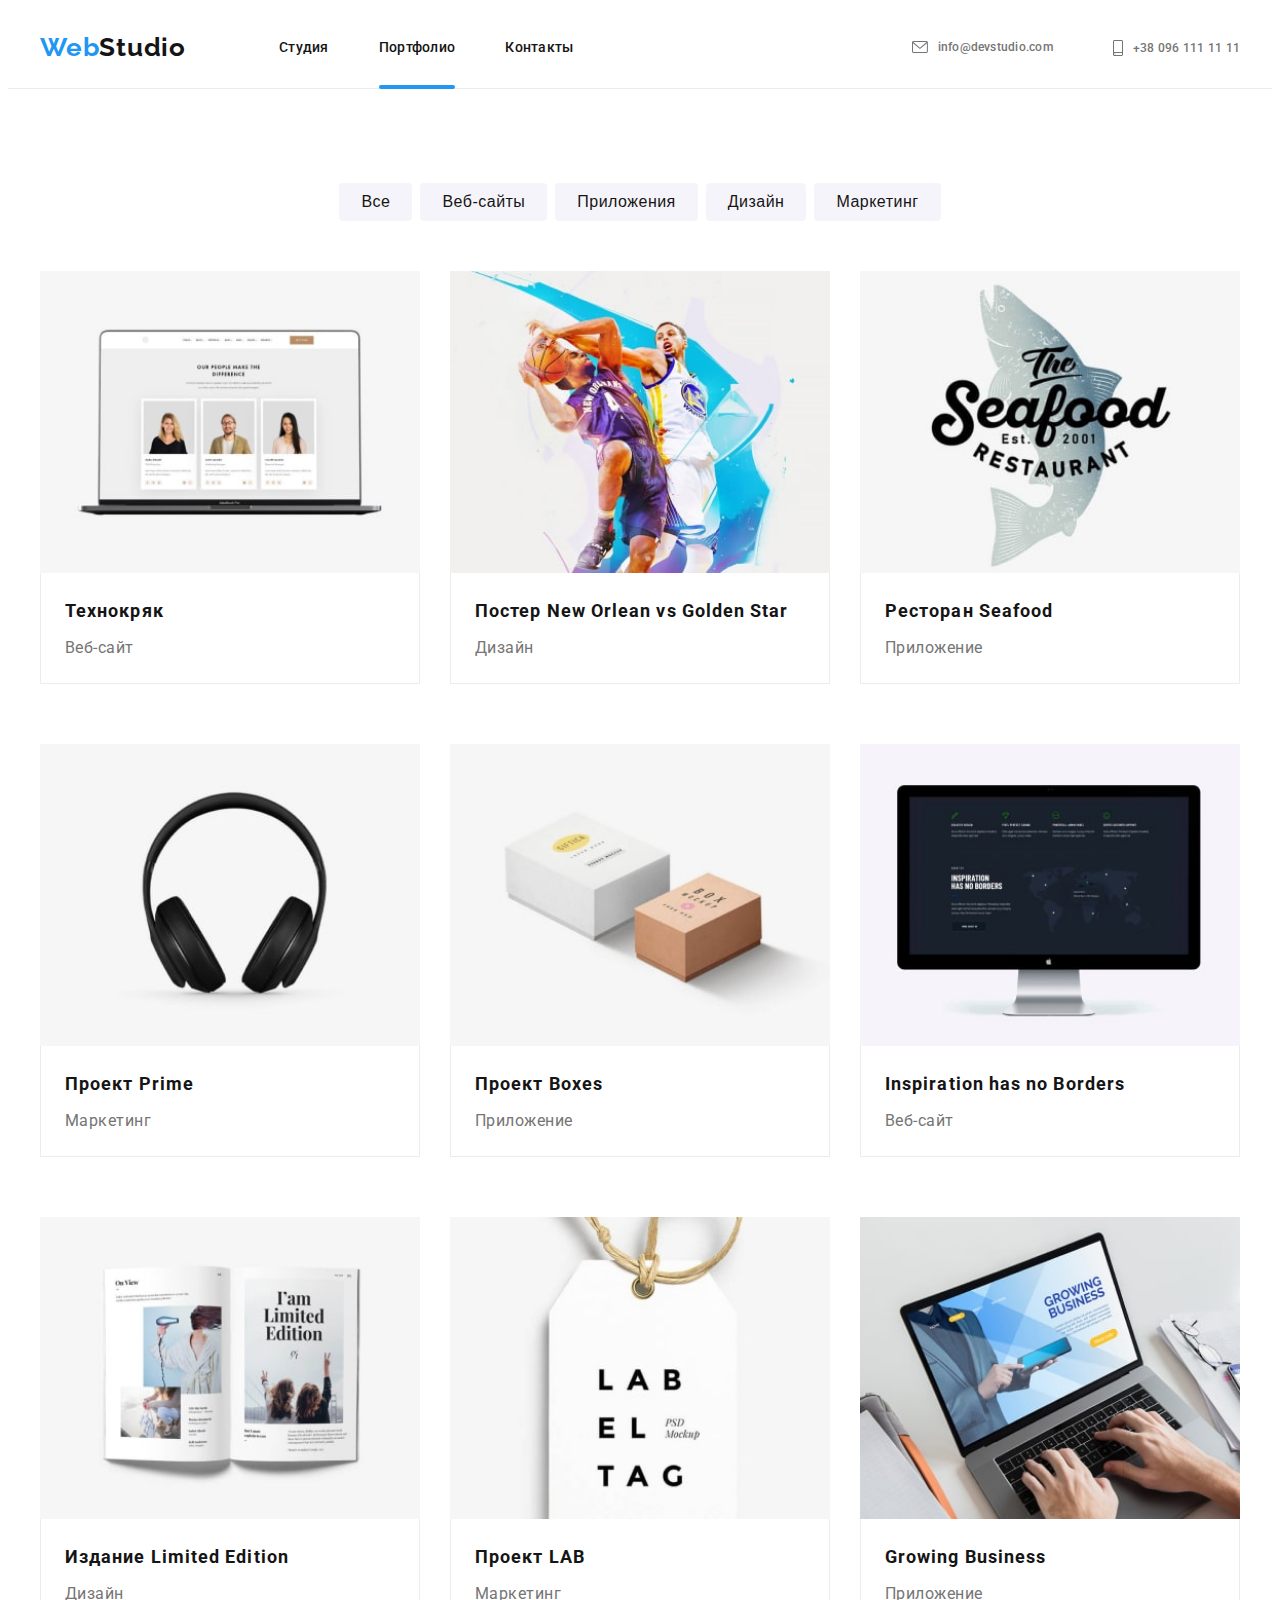
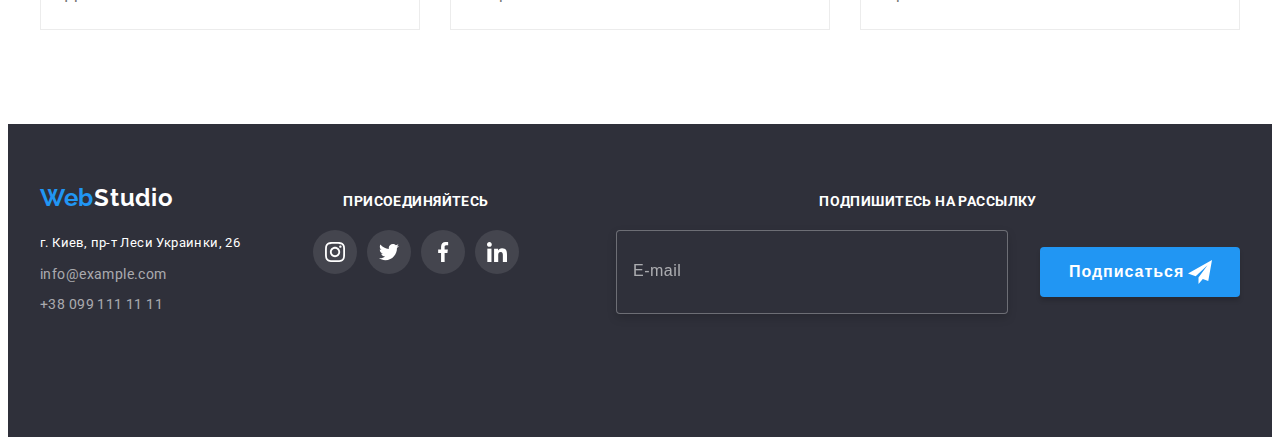
==== commit dee48116: "01..09" ====
--- a/portfolio.html
+++ b/portfolio.html
@@ -43,14 +43,14 @@
     <main>
       <section class="section">
         <div class="container">
-          <!-- <h1 class="visually-hidden">Filter</h1>
+          <h1 class="visually-hidden">Filter</h1>
           <ul class="filter list">
             <li class="item"><button class="filter-button" type="button">Все</button></li>
             <li class="item"><button class="filter-button" type="button">Веб-сайты</button></li>
             <li class="item"><button class="filter-button" type="button">Приложения</button></li>
             <li class="item"><button class="filter-button" type="button">Дизайн</button></li>
             <li class="item"><button class="filter-button" type="button">Маркетинг</button></li>
-          </ul> -->
+          </ul>
              <ul class="portfolio-img list">
               <li class="portfolio-list">
                 <a href="" class="portfolio-img-link">
@@ -250,7 +250,7 @@
         
       </section>
     </main>
-    <!-- <footer class="footer">
+    <footer class="footer">
       <div class="container">
         <div class="footer-nav-soc">
           <a class="logo-footer" href="/"><span class="logo-footer-web">Web</span>Studio</a>
@@ -298,6 +298,6 @@
              </div>
              </form>
             </div>
-    </footer> -->
+    </footer>
   </body>
 </html>
--- a/css/main.min.css
+++ b/css/main.min.css
@@ -1 +1 @@
-p,h1,h2,h3,h4,h5,h6{margin:0}ul{margin:0;padding-left:0}address{font-style:normal}a{color:currentColor}body{font-family:var(--main-font)}img,svg{display:block;max-width:100%;height:auto}.list{list-style:none}.container{max-width:1200px;margin-left:auto;margin-right:auto;padding-left:15px;padding-right:15px}@media screen and (min-width: 480px){.container{max-width:480px}}@media screen and (min-width: 768px){.container{max-width:768px}}@media screen and (min-width: 1200px){.container{max-width:1200px}}.section{padding-top:60px;padding-bottom:60px}@media screen and (min-width: 1200px){.section{padding-top:94px;padding-bottom:94px}}.section__title{font-weight:700;font-size:28px;line-height:1.18;text-align:center;letter-spacing:.03em;color:#212121}.backdrop{position:fixed;top:0;left:0;width:100%;height:100%;background:rgba(0,0,0,.2);transition:opacity 250ms cubic-bezier(0.4, 0, 0.2, 1),visibility 250ms cubic-bezier(0.4, 0, 0.2, 1)}.backdrop.is-hidden{opacity:0;pointer-events:none;visibility:hidden}.backdrop.is-hidden .modal{transform:translate(-50%, -50%) scale(0)}.modal{position:absolute;top:50%;left:50%;transform:translate(-50%, -50%) scale(1);transition:transform 250ms cubic-bezier(0.4, 0, 0.2, 1);width:528px;min-height:581px;background-color:#fff;border-radius:5px;padding:40px}.modal-field{margin-bottom:10px}.modal-field-coment{margin-bottom:20px}.modal-titel{font-weight:700;font-size:20px;line-height:1.15;text-align:center;letter-spacing:.03em;color:#212121;margin-bottom:12px}.modal-input{width:100%;height:40px;border:1px solid rgba(33,33,33,.2);border-radius:4px;margin-top:4px;padding-left:42px;outline:rgba(0,0,0,0);transition:border 250ms cubic-bezier(0.4, 0, 0.2, 1)}.modal-input:focus{border:1px solid #2196f3}.modal-input:focus+.input-icon{fill:var(--accent-color)}.modal-coment{display:block;width:100%;height:120px;margin-top:4px;border:1px solid rgba(33,33,33,.2);border-radius:4px;resize:none;padding:12px 16px;outline:rgba(0,0,0,0);transition:border 250ms cubic-bezier(0.4, 0, 0.2, 1)}.modal-coment:focus{border:1px solid #2196f3}.modal-coment::placeholder{font-size:12px;line-height:1.17;letter-spacing:.01em;color:rgba(117,117,117,.5)}.modal-close{width:18px;height:18px;fill:#000;display:flex;align-items:center;justify-content:center;transition:fill 250ms cubic-bezier(0.4, 0, 0.2, 1)}.modal-button{font-weight:700;font-size:16px;line-height:1.88;display:flex;align-items:center;text-align:center;letter-spacing:.06em;color:var(--primary-white-color);background-color:var(--accent-color);display:block;margin:30px auto 0;box-shadow:0px 4px 4px rgba(0,0,0,.15);border-radius:4px;border-width:0;padding:10px 32px;cursor:pointer}.modal-button-close{position:absolute;right:8px;top:8px;width:30px;height:30px;background-color:rgba(0,0,0,0);color:#000;border-radius:50%;border:1px solid rgba(0,0,0,.1);cursor:pointer}.modal-button-close:hover .modal-close,.modal-button-close:focus .modal-close{fill:var(--accent-color)}.input-wrap{position:relative}.input-icon{position:absolute;left:12px;top:50%;transform:translateY(-50%);transition:fill 250ms cubic-bezier(0.4, 0, 0.2, 1)}.label-name{font-size:12px;line-height:1.17;letter-spacing:.01em;color:var(--primary-grey-color)}.check-text{display:flex;align-items:center;justify-content:center;font-size:14px;line-height:1.71;letter-spacing:.03em;color:#757575}.check-text span{display:flex;align-items:center;justify-content:center;border:1px solid #212121;border-radius:2px;width:16px;height:15px;margin-right:8px;transition:background-color 250ms cubic-bezier(0.4, 0, 0.2, 1),fill 250ms cubic-bezier(0.4, 0, 0.2, 1)}.modal-checkbox:checked+.check-text span{background-color:var(--accent-color);border:none}.modal-checkbox:focus+.check-text span{border-color:var(--accent-color)}.check-icon{fill:rgba(0,0,0,0)}.modal-checkbox:checked+.check-text .check-icon{fill:var(--primary-white-color)}.check-link{font-size:14px;line-height:1.71;letter-spacing:.03em;text-decoration-line:underline;color:var(--accent-color)}.menu__logo{font-family:var(--second-font);color:var(--primary-text-color);font-size:26px;line-height:1.19;letter-spacing:.03em;text-decoration:none}.menu__logo-web{color:var(--accent-color)}.visually-hidden{position:absolute;white-space:nowrap;width:1px;height:1px;overflow:hidden;border:0;padding:0;clip:rect(0 0 0 0);clip-path:inset(50%);margin:-1px}:root{--primary-text-color: rgba(21, 21, 21, 1);--primary-white-color: #ffffff;--accent-color: #2196F3;--primary-grey-color: #757575;--primary-icon-color: #AFB1B8;--main-font: Roboto, sans-serif;--second-font: Raleway, cursive}.header{background-color:var(--primary-white-color);border-bottom:1px solid #ececec}.menu{display:flex;align-items:center}.navigation{display:flex;font-weight:500;font-size:14px;line-height:1.14;letter-spacing:.02em;color:var(--primary-text-color);margin-left:93px}.navigation .navigation__item{margin-right:50px}.navigation .navigation__item:last-child{margin-right:0}.navigation__link{display:block;color:var(--primary-text-color);text-decoration:none;padding-top:32px;padding-bottom:32px;transition:color 250ms cubic-bezier(0.4, 0, 0.2, 1),visibility 250ms cubic-bezier(0.4, 0, 0.2, 1)}.navigation__link:hover,.navigation__link:focus{color:var(--accent-color)}.navigation__link--current{position:relative}.navigation__link--current::after{content:"";position:absolute;width:100%;height:4px;border-radius:2px;background-color:var(--accent-color);left:0;bottom:-1px}.contact{display:flex;margin-left:auto}.contact__link{display:block;font-weight:500;font-size:14px;line-height:1.14;letter-spacing:.02em;color:var(--primary-grey-color);text-decoration:none;margin-left:auto;padding-top:32px;padding-bottom:32px;display:flex;align-items:center;transition:color 250ms cubic-bezier(0.4, 0, 0.2, 1),visibility 250ms cubic-bezier(0.4, 0, 0.2, 1)}.contact__link:hover,.contact__link:focus{color:var(--accent-color)}.contact .contact__item+.contact__item{margin-left:50px}.contact .item:last-child{margin-right:0}.contact__icon{fill:currentColor;margin-right:10px;align-items:center;transition:fill 2500ms cubic-bezier(0.4, 0, 0.2, 1),visibility 250ms cubic-bezier(0.4, 0, 0.2, 1)}.contact__icon:hover{fill:var(--accent-color)}.contact__icon:focus{fill:var(--accent-color)}.hero{max-width:1600px;height:600px;margin-left:auto;margin-right:auto;background-color:#2f303a;padding-top:200px;padding-bottom:200px;background-image:linear-gradient(to right, rgba(47, 48, 58, 0.4), rgba(47, 48, 58, 0.4)),url(../img/Img17.jpg);background-repeat:no-repeat;background-position:center;background-size:cover}.hero__title{font-weight:900;font-size:44px;line-height:1.36;text-align:center;letter-spacing:.06em;text-transform:uppercase;color:var(--primary-white-color)}.hero__button{font-weight:700;font-size:16px;line-height:1.88;display:flex;align-items:center;text-align:center;letter-spacing:.06em;color:var(--primary-white-color);background-color:var(--accent-color);display:block;margin:30px auto 0;box-shadow:0px 4px 4px rgba(0,0,0,.15);border-radius:4px;border-width:0;padding:10px 32px;cursor:pointer}.features{display:flex;flex-wrap:wrap;gap:30px}.features__item{width:100%}@media screen and (min-width: 768px){.features__item{width:calc((100% - 30px)/2)}}@media screen and (min-width: 1200px){.features__item{width:calc((100% - 90px)/4)}}.features__title{font-weight:700;font-size:14px;line-height:1.14;text-align:center;letter-spacing:.03em;text-transform:uppercase;color:#212121}.features__text{font-size:14px;line-height:1.71;letter-spacing:.03em;color:var(--primary-grey-color)}.features__box{background:#f5f4fa;border-radius:4px;display:flex;width:100%;height:120px;align-items:center;justify-content:center;margin-bottom:30px}.work{display:flex}.work__item{margin-right:30px;position:relative}.work__item:last-child{margin-right:0}.work__img-title{display:flex;align-items:center;justify-content:center;position:absolute;width:100%;height:70px;background:rgba(47,48,58,.8);font-weight:700;font-size:14px;line-height:1.14;letter-spacing:.03em;text-transform:uppercase;color:#fff;bottom:0}.section--no-pading-top{padding-top:0}.section__team--another-bg{background-color:#f5f4fa}.team__list{display:flex;flex-wrap:wrap;gap:30px}.team__link{background-color:var(--primary-white-color);box-shadow:0px 1px 3px rgba(0,0,0,.12),0px 1px 1px rgba(0,0,0,.14),0px 2px 1px rgba(0,0,0,.2);border-radius:0px 0px 4px 4px;margin-right:auto;margin-left:auto}@media screen and (min-width: 768px){.team__link{width:calc((100% - 30px)/2)}}@media screen and (min-width: 1200px){.team__link{width:calc((100% - 90px)/4)}}.team__title{font-weight:700;font-size:36px;line-height:1.16;text-align:center;letter-spacing:.03em;color:var(--primary-text-color);margin-bottom:50px}.team__name{font-weight:500;font-size:16px;line-height:1.19;text-align:center;letter-spacing:.03em;color:var(--primary-text-color);margin-bottom:10px}.team__text{font-size:16px;line-height:1.19;text-align:center;letter-spacing:.03em;color:var(--primary-grey-color);margin-bottom:16px}.team__soc{display:flex;justify-content:center;gap:10px}.team__soc-link{width:44px;height:44px;border-radius:50%;background-color:var(--primary-white-color);display:flex;align-items:center;justify-content:center;color:var(--primary-icon-color);transition:color 250ms cubic-bezier(0.4, 0, 0.2, 1),visibility 250ms cubic-bezier(0.4, 0, 0.2, 1),background-color 250ms cubic-bezier(0.4, 0, 0.2, 1)}.team__soc-link:hover{background-color:var(--accent-color);color:var(--primary-white-color)}.team__soc-link:focus{background-color:var(--accent-color);color:var(--primary-white-color)}.team__soc-icon{fill:currentColor}.team__name-text{padding-top:30px;padding-bottom:30px}.customers{display:flex;flex-wrap:wrap;gap:30px}.customers__item{width:calc((100% - 30px)/2);height:92px}@media screen and (min-width: 768px){.customers__item{width:calc((100% - 60px)/3)}}@media screen and (min-width: 1200px){.customers__item{width:calc((100% - 150px)/6)}}.customers__icon{fill:currentColor}.customers__link{width:100%;height:100%;display:flex;align-items:center;justify-content:center;margin-top:30px;border:1px solid #afb1b8;border-radius:4px;color:#afb1b8;transition:color 250ms cubic-bezier(0.4, 0, 0.2, 1),visibility 250ms cubic-bezier(0.4, 0, 0.2, 1),border 250ms cubic-bezier(0.4, 0, 0.2, 1)}.customers__link:hover,.customers__link:focus{color:var(--accent-color);border:1px solid #2196f3}.footer{background:#2f303a;padding-bottom:60px;padding-top:60px}.footer .container{display:flex;align-items:baseline}.footer-nav{margin-bottom:9px}.footer-contacts{margin-bottom:6px}.footer-contacts:last-child{margin-bottom:0}.footer-soc{margin-left:70px;flex-grow:1}.footer-soc-title{font-weight:700;font-size:14px;line-height:1.14;letter-spacing:.03em;text-transform:uppercase;color:var(--primary-white-color);margin-bottom:20px}.footer-soc-list{display:flex;justify-content:center;gap:10px}.footer-soc-link{width:44px;height:44px;border-radius:50%;background:rgba(255,255,255,.1);display:flex;align-items:center;justify-content:center;color:var(--primary-white-color)}.footer-soc-icon{width:20px;height:20px;display:flex;align-items:center;justify-content:center;fill:currentColor}.footer-addres{margin-top:20px}.footer-addres-nav{font-size:14px;line-height:1.71;letter-spacing:.03em;color:var(--primary-white-color);text-decoration:none;cursor:default;transition:color 250ms cubic-bezier(0.4, 0, 0.2, 1),visibility 250ms cubic-bezier(0.4, 0, 0.2, 1)}.footer-addres-nav:hover,.footer-addres-nav:focus{color:var(--accent-color)}.footer-addres-contacts{font-size:14px;line-height:1.71;letter-spacing:.03em;color:rgba(255,255,255,.6);text-decoration:none;cursor:default;transition:color 250ms cubic-bezier(0.4, 0, 0.2, 1),visibility 250ms cubic-bezier(0.4, 0, 0.2, 1)}.footer-addres-contacts:hover,.footer-addres-contacts:focus{color:var(--accent-color)}.footer-subscribe{margin-left:94px}.footer-subscribe-title{font-weight:700;font-size:14px;line-height:1.14;letter-spacing:.03em;text-transform:uppercase;color:#fff;margin-bottom:20px}.footer-subscribe-icon{position:absolute;fill:var(--primary-white-color);right:28px;top:50%;transform:translateY(-50%)}.footer-wrap{display:flex;align-items:center}.footer-input{width:358px;height:50px;border:1px solid rgba(255,255,255,.3);filter:drop-shadow(0px 4px 4px rgba(0, 0, 0, 0.15));border-radius:4px;background-color:#2f303a;margin-right:12px;padding:16px;color:var(--primary-white-color)}.footer-input::checked{border:none}.footer-input::placeholder{font-size:16px;line-height:1.25;display:flex;align-items:center;letter-spacing:.03em;color:rgba(255,255,255,.6)}.footer-button{position:relative;width:200px;height:50px;font-weight:700;font-size:16px;line-height:1.88;display:flex;align-items:center;text-align:center;letter-spacing:.06em;color:var(--primary-white-color);background-color:var(--accent-color);display:block;box-shadow:0px 4px 4px rgba(0,0,0,.15);border-radius:4px;border-width:0;padding:10px 62px 10px 29px;cursor:pointer}.footer-item-link{width:100%;height:100%;display:flex;align-items:center;justify-content:center;border-radius:50%;transition:background-color 250ms cubic-bezier(0.4, 0, 0.2, 1),visibility 250ms cubic-bezier(0.4, 0, 0.2, 1)}.footer-item-link:hover,.footer-item-link:focus{background-color:var(--accent-color)}.logo-footer{font-family:var(--second-font);font-style:normal;font-weight:700;font-size:26px;line-height:1.19;letter-spacing:.03em;color:var(--primary-white-color);text-decoration:none;cursor:default}.logo-footer-web{color:var(--accent-color)}.portfolio{background-color:var(--primary-white-color);width:1200px;padding-left:15px;padding-right:15px;margin-left:auto;margin-right:auto}.filter{margin-bottom:50px;display:flex;justify-content:center}.filter .item{margin-right:8px}.filter .item:last-child{margin-right:0}.filter-button{font-style:normal;font-weight:500;font-size:16px;line-height:1.62;text-align:center;letter-spacing:.03em;color:var(--primary-text-color);background-color:#f5f4fa;text-decoration:none;width:max-content;cursor:pointer;border:none;border-radius:4px;padding:6px 22px;transition:color 250ms cubic-bezier(0.4, 0, 0.2, 1),background-color 250ms cubic-bezier(0.4, 0, 0.2, 1),visibility 250ms cubic-bezier(0.4, 0, 0.2, 1),box-shadow 250ms cubic-bezier(0.4, 0, 0.2, 1)}.filter-button:hover,.filter-button:focus{box-shadow:0px 3px 1px rgba(0,0,0,.1),0px 1px 2px rgba(0,0,0,.08),0px 2px 2px rgba(0,0,0,.12);color:var(--primary-white-color);background-color:var(--accent-color)}.portfolio-list{margin-bottom:30px;position:relative}@media screen and (min-width: 768px){.portfolio-list{width:calc((100% - 30px)/2)}}@media screen and (min-width: 1200px){.portfolio-list{width:calc((100% - 60px)/3)}}.portfolio-list:nth-child(3n){margin-right:0}.portfolio-list:nth-last-child(-n+3){margin-bottom:0}.portfolio-img{display:flex;flex-wrap:wrap;gap:30px;width:100%}.portfolio-img-link{display:block;text-decoration:none;transition:box-shadow 250ms cubic-bezier(0.4, 0, 0.2, 1)}.portfolio-img-link:hover .portfolio-img-top-text{transform:translateY(0)}.portfolio-img-link:focus .portfolio-img-top-text{transform:translateY(0)}.portfolio-img-link:hover,.portfolio-img-link:focus{box-shadow:0px 1px 1px rgba(0,0,0,.12),0px 4px 4px rgba(0,0,0,.06),1px 4px 6px rgba(0,0,0,.16)}.portfolio-img-wrap{position:relative;overflow:hidden}.portfolio-item{font-style:normal;font-weight:700;font-size:18px;line-height:2;letter-spacing:.06em;color:var(--primary-text-color);margin-bottom:4px}.portfolio-text{font-size:16px;line-height:1.88;letter-spacing:.03em;color:var(--primary-grey-color)}.div-item-text{padding-top:20px;border-bottom:1px solid #ececec;border-left:1px solid #ececec;border-right:1px solid #ececec;padding-bottom:20px;padding-left:24px;padding-right:24px}.portfolio-img-top-text{position:absolute;top:0;left:0;height:100%;font-weight:400;font-size:18px;line-height:1.56;letter-spacing:.03em;color:#fff;padding:63px 24px;background:rgba(33,150,243,.9);transform:translateY(100%);transition:transform 250ms cubic-bezier(0.4, 0, 0.2, 1);overflow:auto}/*# sourceMappingURL=main.min.css.map */+p,h1,h2,h3,h4,h5,h6{margin:0}ul{margin:0;padding-left:0}address{font-style:normal}a{color:currentColor}body{font-family:var(--main-font)}img,svg{display:block;max-width:100%;height:auto}.list{list-style:none}.container{max-width:1200px;margin-left:auto;margin-right:auto;padding-left:15px;padding-right:15px}@media screen and (min-width: 480px){.container{max-width:480px}}@media screen and (min-width: 768px){.container{max-width:768px}}@media screen and (min-width: 1200px){.container{max-width:1200px}}.section{padding-top:60px;padding-bottom:60px}@media screen and (min-width: 1200px){.section{padding-top:94px;padding-bottom:94px}}.section__title{font-weight:700;font-size:28px;line-height:1.18;text-align:center;letter-spacing:.03em;color:#212121}.backdrop{position:fixed;top:0;left:0;width:100%;height:100%;background:rgba(0,0,0,.2);transition:opacity 250ms cubic-bezier(0.4, 0, 0.2, 1),visibility 250ms cubic-bezier(0.4, 0, 0.2, 1)}.backdrop.is-hidden{opacity:0;pointer-events:none;visibility:hidden}.backdrop.is-hidden .modal{transform:translate(-50%, -50%) scale(0)}.modal{position:absolute;top:50%;left:50%;transform:translate(-50%, -50%) scale(1);transition:transform 250ms cubic-bezier(0.4, 0, 0.2, 1);width:528px;min-height:581px;background-color:#fff;border-radius:5px;padding:40px}.modal-field{margin-bottom:10px}.modal-field-coment{margin-bottom:20px}.modal-titel{font-weight:700;font-size:20px;line-height:1.15;text-align:center;letter-spacing:.03em;color:#212121;margin-bottom:12px}.modal-input{width:100%;height:40px;border:1px solid rgba(33,33,33,.2);border-radius:4px;margin-top:4px;padding-left:42px;outline:rgba(0,0,0,0);transition:border 250ms cubic-bezier(0.4, 0, 0.2, 1)}.modal-input:focus{border:1px solid #2196f3}.modal-input:focus+.input-icon{fill:var(--accent-color)}.modal-coment{display:block;width:100%;height:120px;margin-top:4px;border:1px solid rgba(33,33,33,.2);border-radius:4px;resize:none;padding:12px 16px;outline:rgba(0,0,0,0);transition:border 250ms cubic-bezier(0.4, 0, 0.2, 1)}.modal-coment:focus{border:1px solid #2196f3}.modal-coment::placeholder{font-size:12px;line-height:1.17;letter-spacing:.01em;color:rgba(117,117,117,.5)}.modal-close{width:18px;height:18px;fill:#000;display:flex;align-items:center;justify-content:center;transition:fill 250ms cubic-bezier(0.4, 0, 0.2, 1)}.modal-button{font-weight:700;font-size:16px;line-height:1.88;display:flex;align-items:center;text-align:center;letter-spacing:.06em;color:var(--primary-white-color);background-color:var(--accent-color);display:block;margin:30px auto 0;box-shadow:0px 4px 4px rgba(0,0,0,.15);border-radius:4px;border-width:0;padding:10px 32px;cursor:pointer}.modal-button-close{position:absolute;right:8px;top:8px;width:30px;height:30px;background-color:rgba(0,0,0,0);color:#000;border-radius:50%;border:1px solid rgba(0,0,0,.1);cursor:pointer}.modal-button-close:hover .modal-close,.modal-button-close:focus .modal-close{fill:var(--accent-color)}.input-wrap{position:relative}.input-icon{position:absolute;left:12px;top:50%;transform:translateY(-50%);transition:fill 250ms cubic-bezier(0.4, 0, 0.2, 1)}.label-name{font-size:12px;line-height:1.17;letter-spacing:.01em;color:var(--primary-grey-color)}.check-text{display:flex;align-items:center;justify-content:center;font-size:14px;line-height:1.71;letter-spacing:.03em;color:#757575}.check-text span{display:flex;align-items:center;justify-content:center;border:1px solid #212121;border-radius:2px;width:16px;height:15px;margin-right:8px;transition:background-color 250ms cubic-bezier(0.4, 0, 0.2, 1),fill 250ms cubic-bezier(0.4, 0, 0.2, 1)}.modal-checkbox:checked+.check-text span{background-color:var(--accent-color);border:none}.modal-checkbox:focus+.check-text span{border-color:var(--accent-color)}.check-icon{fill:rgba(0,0,0,0)}.modal-checkbox:checked+.check-text .check-icon{fill:var(--primary-white-color)}.check-link{font-size:14px;line-height:1.71;letter-spacing:.03em;text-decoration-line:underline;color:var(--accent-color)}.menu__logo{font-family:var(--second-font);color:var(--primary-text-color);font-weight:700;font-size:24px;line-height:1.16;letter-spacing:.03em;text-decoration:none;font-weight:700;letter-spacing:.03em;margin-top:16px;margin-bottom:16px}@media screen and (min-width: 768px){.menu__logo{margin-top:26px;margin-bottom:26px}}@media screen and (min-width: 1200px){.menu__logo{margin-top:24px;margin-bottom:25px;font-size:26px;line-height:1.19;letter-spacing:.03em}}.menu__logo-web{color:var(--accent-color)}.visually-hidden{position:absolute;white-space:nowrap;width:1px;height:1px;overflow:hidden;border:0;padding:0;clip:rect(0 0 0 0);clip-path:inset(50%);margin:-1px}:root{--primary-text-color: rgba(21, 21, 21, 1);--primary-white-color: #ffffff;--accent-color: #2196F3;--primary-grey-color: #757575;--primary-icon-color: #AFB1B8;--main-font: Roboto, sans-serif;--second-font: Raleway, cursive}.header{background-color:var(--primary-white-color);border-bottom:1px solid #ececec}@media screen and (min-width: 480px){.header .container{display:flex}}@media screen and (min-width: 1200px){.header .container{flex-direction:column}}.menu{display:flex;align-items:center}.menu-open{margin-left:auto;background-color:rgba(0,0,0,0);border:none;width:40px;height:40px;padding:0;margin-top:10px;margin-bottom:10px}@media screen and (min-width: 768px){.menu-open{display:none}}@media screen and (min-width: 1200px){.menu-open{display:none}}.modal-menu-open{width:100%;fill:#000}.navigation{display:none;font-weight:500;font-size:14px;line-height:1.14;letter-spacing:.02em;color:var(--primary-text-color);margin-left:93px}@media screen and (min-width: 768px){.navigation{display:flex;align-items:baseline}}@media screen and (min-width: 1200px){.navigation{display:flex}}.navigation .navigation__item{margin-right:50px}.navigation .navigation__item:last-child{margin-right:0}.navigation__link{display:block;color:var(--primary-text-color);text-decoration:none;padding-top:32px;padding-bottom:32px;transition:color 250ms cubic-bezier(0.4, 0, 0.2, 1),visibility 250ms cubic-bezier(0.4, 0, 0.2, 1)}.navigation__link:hover,.navigation__link:focus{color:var(--accent-color)}.navigation__link--current{position:relative}.navigation__link--current::after{content:"";position:absolute;width:100%;height:4px;border-radius:2px;background-color:var(--accent-color);left:0;bottom:-1px}.contact{display:none;margin-left:auto}@media screen and (min-width: 768px){.contact{display:flex;flex-wrap:wrap;gap:10px;margin-left:84px}}@media screen and (min-width: 1200px){.contact{display:flex;margin-left:auto}}.contact__link{display:block;font-weight:500;font-size:14px;line-height:1.14;letter-spacing:.02em;color:var(--primary-grey-color);text-decoration:none;margin-left:auto;padding-top:32px;padding-bottom:32px;display:flex;align-items:center;transition:color 250ms cubic-bezier(0.4, 0, 0.2, 1),visibility 250ms cubic-bezier(0.4, 0, 0.2, 1)}@media screen and (min-width: 768px){.contact__link{padding-top:0;padding-bottom:0;font-size:12px;line-height:1.17}}@media screen and (min-width: 1200px){.contact__link{padding-top:32px;padding-bottom:32px}}.contact__link:hover,.contact__link:focus{color:var(--accent-color)}@media screen and (min-width: 1200px){.contact .contact__item+.contact__item{margin-left:50px}}.contact .item:last-child{margin-right:0}.contact__icon{fill:currentColor;margin-right:10px;align-items:center;transition:fill 2500ms cubic-bezier(0.4, 0, 0.2, 1),visibility 250ms cubic-bezier(0.4, 0, 0.2, 1)}.contact__icon:hover{fill:var(--accent-color)}.contact__icon:focus{fill:var(--accent-color)}.hero{max-width:1600px;height:600px;margin-left:auto;margin-right:auto;background-color:#2f303a;padding:118px 60px;background-image:linear-gradient(to right, rgba(47, 48, 58, 0.4), rgba(47, 48, 58, 0.4)),url(../img/bg-img-tel-min.jpg);background-repeat:no-repeat;background-position:center;background-size:cover}@media(min-device-pixel-ratio: 2),(min-resolution: 192dpi),(min-resolution: 2dppx){.hero{background-image:linear-gradient(to right, rgba(47, 48, 58, 0.4), rgba(47, 48, 58, 0.4)),url(../img/bg-img-tel-2x.jpg)}}@media screen and (min-width: 768px){.hero{padding:118px 204px;background-image:linear-gradient(to right, rgba(47, 48, 58, 0.4), rgba(47, 48, 58, 0.4)),url(../img/bg-img-tablet-min.jpg)}}@media screen and (min-width: 768px)and (min-device-pixel-ratio: 2),screen and (min-width: 768px)and (min-resolution: 192dpi),screen and (min-width: 768px)and (min-resolution: 2dppx){.hero{background-image:linear-gradient(to right, rgba(47, 48, 58, 0.4), rgba(47, 48, 58, 0.4)),url(../img/bg-img-tab-2x.jpg)}}@media screen and (min-width: 1200px){.hero{background-image:linear-gradient(to right, rgba(47, 48, 58, 0.4), rgba(47, 48, 58, 0.4)),url(../img/Img17-des.jpg)}}@media screen and (min-width: 1200px)and (min-device-pixel-ratio: 2),screen and (min-width: 1200px)and (min-resolution: 192dpi),screen and (min-width: 1200px)and (min-resolution: 2dppx){.hero{background-image:linear-gradient(to right, rgba(47, 48, 58, 0.4), rgba(47, 48, 58, 0.4)),url(../img/bg-img-des-2x.jpg)}}.hero__title{font-weight:900;font-size:24px;line-height:1.62;text-align:center;letter-spacing:.06em;text-transform:uppercase;color:var(--primary-white-color);max-width:360px;margin-right:auto;margin-left:auto}@media screen and (min-width: 768px){.hero__title{max-width:360px}}@media screen and (min-width: 1200px){.hero__title{font-size:44px;line-height:1.36;max-width:696px}}.hero__button{font-weight:700;font-size:16px;line-height:1.88;display:flex;align-items:center;text-align:center;letter-spacing:.06em;color:var(--primary-white-color);background-color:var(--accent-color);display:block;margin:30px auto 0;box-shadow:0px 4px 4px rgba(0,0,0,.15);border-radius:4px;border-width:0;padding:10px 32px;cursor:pointer}.features{display:flex;flex-wrap:wrap;gap:30px}.features__item{width:100%}@media screen and (min-width: 768px){.features__item{width:calc((100% - 30px)/2)}}@media screen and (min-width: 1200px){.features__item{width:calc((100% - 90px)/4)}}.features__title{font-weight:700;font-size:14px;line-height:1.14;text-align:center;letter-spacing:.03em;text-transform:uppercase;color:#212121}.features__text{font-size:14px;line-height:1.71;letter-spacing:.03em;color:var(--primary-grey-color)}.features__box{background:#f5f4fa;border-radius:4px;display:flex;width:100%;height:120px;align-items:center;justify-content:center;margin-bottom:30px}.work{display:none}@media screen and (min-width: 1200px){.work{display:flex;margin-top:50px}}.work__item{margin-right:30px;position:relative}.work__item:last-child{margin-right:0}.work__img-title{display:flex;align-items:center;justify-content:center;position:absolute;width:100%;height:70px;background:rgba(47,48,58,.8);font-weight:700;font-size:14px;line-height:1.14;letter-spacing:.03em;text-transform:uppercase;color:#fff;bottom:0}.section--no-pading-top{padding-top:0;display:none}@media screen and (min-width: 1200px){.section--no-pading-top{display:flex}}.section__team--another-bg{background-color:#f5f4fa}.team__list{display:flex;flex-wrap:wrap;gap:30px}.team__link{background-color:var(--primary-white-color);box-shadow:0px 1px 3px rgba(0,0,0,.12),0px 1px 1px rgba(0,0,0,.14),0px 2px 1px rgba(0,0,0,.2);border-radius:0px 0px 4px 4px;margin-right:auto;margin-left:auto}@media screen and (min-width: 768px){.team__link{width:calc((100% - 30px)/2)}}@media screen and (min-width: 1200px){.team__link{width:calc((100% - 90px)/4)}}.team__title{font-weight:700;font-size:36px;line-height:1.16;text-align:center;letter-spacing:.03em;color:var(--primary-text-color);margin-bottom:50px}.team__name{font-weight:500;font-size:16px;line-height:1.19;text-align:center;letter-spacing:.03em;color:var(--primary-text-color);margin-bottom:10px}.team__text{font-size:16px;line-height:1.19;text-align:center;letter-spacing:.03em;color:var(--primary-grey-color);margin-bottom:16px}.team__soc{display:flex;justify-content:center;gap:10px}.team__soc-link{width:44px;height:44px;border-radius:50%;background-color:var(--primary-white-color);display:flex;align-items:center;justify-content:center;color:var(--primary-icon-color);transition:color 250ms cubic-bezier(0.4, 0, 0.2, 1),visibility 250ms cubic-bezier(0.4, 0, 0.2, 1),background-color 250ms cubic-bezier(0.4, 0, 0.2, 1)}.team__soc-link:hover{background-color:var(--accent-color);color:var(--primary-white-color)}.team__soc-link:focus{background-color:var(--accent-color);color:var(--primary-white-color)}.team__soc-icon{fill:currentColor}.team__name-text{padding-top:30px;padding-bottom:30px}.customers{display:flex;flex-wrap:wrap;gap:30px}.customers__item{width:calc((100% - 30px)/2);height:92px}@media screen and (min-width: 768px){.customers__item{width:calc((100% - 60px)/3)}}@media screen and (min-width: 1200px){.customers__item{width:calc((100% - 150px)/6)}}.customers__icon{fill:currentColor}.customers__link{width:100%;height:100%;display:flex;align-items:center;justify-content:center;margin-top:30px;border:1px solid #afb1b8;border-radius:4px;color:#afb1b8;transition:color 250ms cubic-bezier(0.4, 0, 0.2, 1),visibility 250ms cubic-bezier(0.4, 0, 0.2, 1),border 250ms cubic-bezier(0.4, 0, 0.2, 1)}.customers__link:hover,.customers__link:focus{color:var(--accent-color);border:1px solid #2196f3}.footer{background:#2f303a;padding-bottom:60px;padding-top:60px;flex-wrap:wrap}@media screen and (min-width: 768px){.footer .container{display:flex;flex-wrap:wrap;align-items:baseline}}@media screen and (min-width: 1200px){.footer .container{display:flex;align-items:baseline}}.footer-nav{margin-bottom:9px}.footer-contacts{margin-bottom:6px}.footer-contacts:last-child{margin-bottom:0}.footer-soc{flex-grow:1;margin-top:60px;text-align:center;margin-bottom:60px}@media screen and (min-width: 768px){.footer-soc{margin-right:89px;margin-left:165px;margin-bottom:0;margin-top:0}}@media screen and (min-width: 1200px){.footer-soc{margin-right:0;margin-left:0;margin-bottom:0}}.footer-soc-title{font-weight:700;font-size:14px;line-height:1.14;letter-spacing:.03em;text-transform:uppercase;color:var(--primary-white-color);margin-bottom:20px}.footer-soc-list{display:flex;justify-content:center;gap:10px}.footer-soc-link{width:44px;height:44px;border-radius:50%;background:rgba(255,255,255,.1);display:flex;align-items:center;justify-content:center;color:var(--primary-white-color)}.footer-soc-icon{width:20px;height:20px;display:flex;align-items:center;justify-content:center;fill:currentColor}.footer-addres{margin-top:20px}.footer-addres-nav{font-size:13px;line-height:1.71;text-align:center;letter-spacing:.03em;color:var(--primary-white-color);text-decoration:none;cursor:default;transition:color 250ms cubic-bezier(0.4, 0, 0.2, 1),visibility 250ms cubic-bezier(0.4, 0, 0.2, 1)}.footer-addres-nav:hover,.footer-addres-nav:focus{color:var(--accent-color)}.footer-addres-contacts{font-size:14px;line-height:1.71;letter-spacing:.03em;text-align:center;color:rgba(255,255,255,.6);text-decoration:none;cursor:default;transition:color 250ms cubic-bezier(0.4, 0, 0.2, 1),visibility 250ms cubic-bezier(0.4, 0, 0.2, 1)}.footer-addres-contacts:hover,.footer-addres-contacts:focus{color:var(--accent-color)}@media screen and (min-width: 768px){.footer-subscribe{margin-left:auto;margin-right:auto}}@media screen and (min-width: 1200px){.footer-subscribe{margin-left:94px}}.footer-subscribe-title{font-weight:700;font-size:14px;line-height:1.14;letter-spacing:.03em;text-align:center;text-transform:uppercase;color:#fff;margin-bottom:20px}.footer-subscribe-icon{position:absolute;fill:var(--primary-white-color);right:28px;top:50%;transform:translateY(-50%)}.footer-wrap{display:flex;align-items:center;flex-wrap:wrap;gap:20px}@media screen and (min-width: 1200px){.footer-wrap{flex-wrap:nowrap}}.footer-input{width:100%;height:50px;border:1px solid rgba(255,255,255,.3);filter:drop-shadow(0px 4px 4px rgba(0, 0, 0, 0.15));border-radius:4px;background-color:#2f303a;padding:16px;color:var(--primary-white-color)}@media screen and (min-width: 1200px){.footer-input{margin-right:12px;width:358px}}.footer-input::checked{border:none}.footer-input::placeholder{font-size:16px;line-height:1.25;display:flex;align-items:center;letter-spacing:.03em;color:rgba(255,255,255,.6)}.footer-button{position:relative;width:200px;height:50px;font-weight:700;font-size:16px;line-height:1.88;display:flex;align-items:center;text-align:center;letter-spacing:.06em;color:var(--primary-white-color);background-color:var(--accent-color);display:block;box-shadow:0px 4px 4px rgba(0,0,0,.15);border-radius:4px;border-width:0;padding:10px 62px 10px 29px;cursor:pointer;margin-left:auto;margin-right:auto}@media screen and (min-width: 1200px){.footer-button{margin-right:0;margin-left:0}}.footer-item-link{width:100%;height:100%;display:flex;align-items:center;justify-content:center;border-radius:50%;transition:background-color 250ms cubic-bezier(0.4, 0, 0.2, 1),visibility 250ms cubic-bezier(0.4, 0, 0.2, 1)}.footer-item-link:hover,.footer-item-link:focus{background-color:var(--accent-color)}.footer-nav-soc{flex-wrap:wrap;text-align:center;margin-right:124px;margin-left:124px}@media screen and (min-width: 768px){.footer-nav-soc{margin-left:76px;margin-right:0;text-align:center;margin-bottom:60px}}@media screen and (min-width: 1200px){.footer-nav-soc{margin-left:0;margin-right:70px;text-align:start}}.logo-footer{font-family:var(--second-font);color:var(--primary-white-color);text-decoration:none;cursor:default;font-weight:700;font-size:24px;line-height:1.16;text-align:center;letter-spacing:.03em}.logo-footer-web{color:var(--accent-color)}.portfolio{background-color:var(--primary-white-color);width:1200px;padding-left:15px;padding-right:15px;margin-left:auto;margin-right:auto}.filter{margin-bottom:40px;display:flex;justify-content:start;flex-wrap:wrap;gap:15px 8px}@media screen and (min-width: 768px){.filter{justify-content:center;margin-bottom:30px}}@media screen and (min-width: 1200px){.filter{justify-content:center;margin-bottom:50px}}.filter .item:last-child{margin-right:0}.filter-button{font-style:normal;font-weight:500;font-size:16px;line-height:1.62;text-align:center;letter-spacing:.03em;color:var(--primary-text-color);background-color:#f5f4fa;text-decoration:none;width:max-content;cursor:pointer;border:none;border-radius:4px;padding:6px 22px;transition:color 250ms cubic-bezier(0.4, 0, 0.2, 1),background-color 250ms cubic-bezier(0.4, 0, 0.2, 1),visibility 250ms cubic-bezier(0.4, 0, 0.2, 1),box-shadow 250ms cubic-bezier(0.4, 0, 0.2, 1)}.filter-button:hover,.filter-button:focus{box-shadow:0px 3px 1px rgba(0,0,0,.1),0px 1px 2px rgba(0,0,0,.08),0px 2px 2px rgba(0,0,0,.12);color:var(--primary-white-color);background-color:var(--accent-color)}.portfolio-list{margin-bottom:30px;position:relative}@media screen and (min-width: 768px){.portfolio-list{width:calc((100% - 30px)/2)}}@media screen and (min-width: 1200px){.portfolio-list{width:calc((100% - 60px)/3)}}.portfolio-list:nth-child(3n){margin-right:0}.portfolio-list:nth-last-child(-n+3){margin-bottom:0}.portfolio-img{display:flex;flex-wrap:wrap;gap:30px;width:100%}.portfolio-img-link{display:block;text-decoration:none;transition:box-shadow 250ms cubic-bezier(0.4, 0, 0.2, 1)}.portfolio-img-link:hover .portfolio-img-top-text{transform:translateY(0)}.portfolio-img-link:focus .portfolio-img-top-text{transform:translateY(0)}.portfolio-img-link:hover,.portfolio-img-link:focus{box-shadow:0px 1px 1px rgba(0,0,0,.12),0px 4px 4px rgba(0,0,0,.06),1px 4px 6px rgba(0,0,0,.16)}.portfolio-img-wrap{position:relative;overflow:hidden}.portfolio-item{font-style:normal;font-weight:700;font-size:18px;line-height:2;letter-spacing:.06em;color:var(--primary-text-color);margin-bottom:4px}.portfolio-text{font-size:16px;line-height:1.88;letter-spacing:.03em;color:var(--primary-grey-color)}.div-item-text{padding-top:20px;border-bottom:1px solid #ececec;border-left:1px solid #ececec;border-right:1px solid #ececec;padding-bottom:20px;padding-left:24px;padding-right:24px}.portfolio-img-top-text{position:absolute;top:0;left:0;height:100%;font-weight:400;font-size:18px;line-height:1.56;letter-spacing:.03em;color:#fff;padding:63px 24px;background:rgba(33,150,243,.9);transform:translateY(100%);transition:transform 250ms cubic-bezier(0.4, 0, 0.2, 1);overflow:auto}/*# sourceMappingURL=main.min.css.map */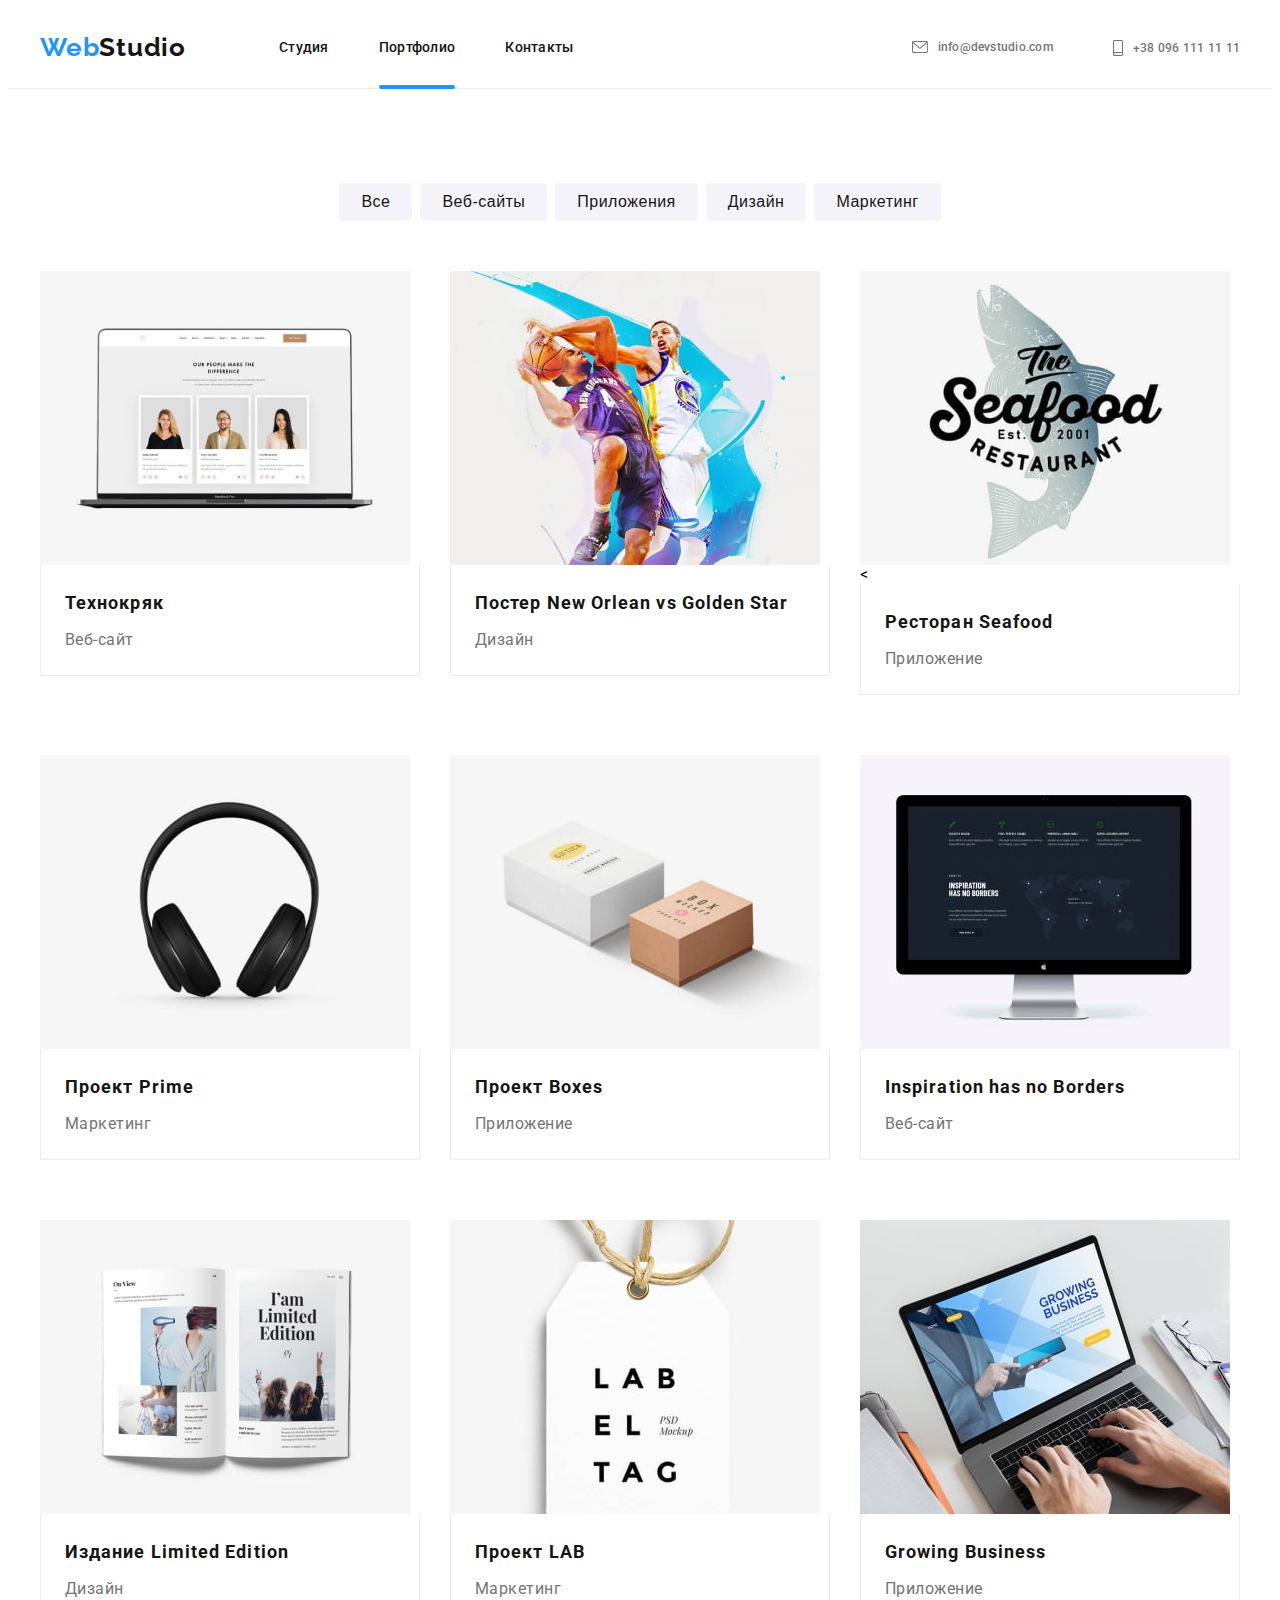
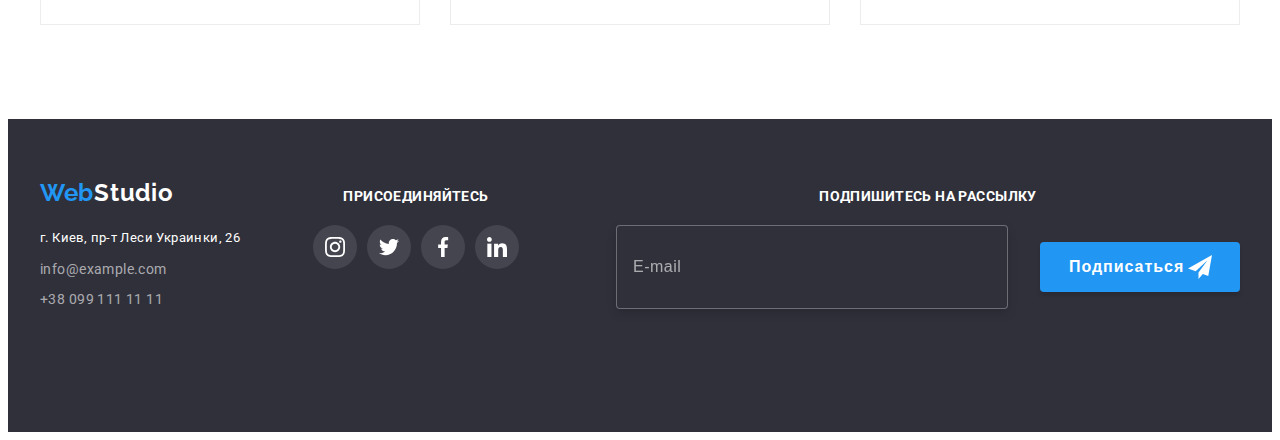
==== commit 740cf2ce: "03.09" ====
--- a/portfolio.html
+++ b/portfolio.html
@@ -55,7 +55,26 @@
               <li class="portfolio-list">
                 <a href="" class="portfolio-img-link">
                   <div class="portfolio-img-wrap">
-                    <img src="./img/img8.jpg" alt="tex" width="450">
+                    <picture>
+                      <source 
+                      srcset="
+                      ./img/img8.jpg    1x , 
+                      ./img/port-1-dec-2x.jpg 2x"
+                      media="(min-width: 1200px)"
+                      >
+                      <source
+                      srcset="
+                      ./img/port-1-tab-1x.jpg    1x , 
+                      ./img/port-1-tab-2x.jpg 2x"
+                      media="(min-width: 768px)">
+                      <source
+                      srcset="
+                      ./img/port-1-tel-1x.jpg    1x , 
+                      ./img/port-1-tel-2x.jpg 2x"
+                      media="(max-width: 767px)">
+                      <img src="./img/port-1-tel-1x.jpg" alt="tex">
+                    </picture>
+                    
                   <p class="portfolio-img-top-text">
                     Ресурс предлагает комплексные 
                     предложения с разным уровнем 
@@ -77,7 +96,26 @@
               <li class="portfolio-list">
                 <a href="" class="portfolio-img-link">
                   <div class="portfolio-img-wrap">
-                    <img src="./img/img9.jpg" alt="poster" width="450">
+                    <picture>
+                      <source 
+                      srcset="
+                      ./img/img9.jpg    1x , 
+                      ./img/port-2-dec-2x.jpg 2x"
+                      media="(min-width: 1200px)"
+                      >
+                      <source
+                      srcset="
+                      ./img/port-2-tab-1x.jpg    1x , 
+                      ./img/port-2-tab-2x.jpg 2x"
+                      media="(min-width: 768px)">
+                      <source
+                      srcset="
+                      ./img/port-2-tel-1x.jpg    1x , 
+                      ./img/port-2-tel-2x.jpg 2x"
+                      media="(max-width: 767px)">
+                      <img src="./img/port-2-tel-1x.jpg" alt="tex">
+                    </picture>
+                    
                   <p class="portfolio-img-top-text">
                     Ресурс предлагает комплексные 
                     предложения с разным уровнем 
@@ -100,7 +138,26 @@
               <li class="portfolio-list">
                 <a href="" class="portfolio-img-link">
                   <div class="portfolio-img-wrap">
-                    <img src="./img/img10.jpg" alt="restaurant" width="450">
+                    <picture>
+                      <source 
+                      srcset="
+                      ./img/img10.jpg    1x , 
+                      ./img/port-3-dec-2x.jpg 2x"
+                      media="(min-width: 1200px)"
+                      >
+                      <source
+                      srcset="
+                      ./img/port-3-tab-1x.jpg    1x , 
+                      ./img/port-3-tab-2x.jpg 2x"
+                      media="(min-width: 768px)">
+                      <source
+                      srcset="
+                      ./img/port-3-tel-1x.jpg    1x , 
+                      ./img/port-3-tel-2x.jpg 2x"
+                      media="(max-width: 767px)">
+                      <img src="./img/port-3-tel-1x.jpg" alt="tex">
+                    </picture>
+                    <
                   <p class="portfolio-img-top-text">
                     Ресурс предлагает комплексные 
                     предложения с разным уровнем 
@@ -121,7 +178,26 @@
               <li class="portfolio-list">
                 <a href="" class="portfolio-img-link">
                   <div class="portfolio-img-wrap">
-                    <img src="./img/img11.jpg" alt="prime" width="450">
+                    <picture>
+                      <source 
+                      srcset="
+                      ./img/img11.jpg    1x , 
+                      ./img/port-4-dec-2x.jpg 2x"
+                      media="(min-width: 1200px)"
+                      >
+                      <source
+                      srcset="
+                      ./img/port-4-tab-1x.jpg    1x , 
+                      ./img/port-4-tab-2x.jpg 2x"
+                      media="(min-width: 768px)">
+                      <source
+                      srcset="
+                      ./img/port-4-tel-1x.jpg    1x , 
+                      ./img/port-4-tel-2x.jpg 2x"
+                      media="(max-width: 767px)">
+                      <img src="./img/port-4-tel-1x.jpg" alt="tex">
+                    </picture>
+                   
                   <p class="portfolio-img-top-text">
                     Ресурс предлагает комплексные 
                     предложения с разным уровнем 
@@ -142,7 +218,26 @@
               <li class="portfolio-list">
                 <a href="" class="portfolio-img-link">
                   <div class="portfolio-img-wrap">
-                    <img src="./img/img12.jpg" alt="box" width="450">
+                    <picture>
+                      <source 
+                      srcset="
+                      ./img/img12.jpg    1x , 
+                      ./img/port-5-dec-2x.jpg 2x"
+                      media="(min-width: 1200px)"
+                      >
+                      <source
+                      srcset="
+                      ./img/port-5-tab-1x.jpg    1x , 
+                      ./img/port-5-tab-2x.jpg 2x"
+                      media="(min-width: 768px)">
+                      <source
+                      srcset="
+                      ./img/port-5-tel-1x.jpg    1x , 
+                      ./img/port-5-tel-2x.jpg 2x"
+                      media="(max-width: 767px)">
+                      <img src="./img/port-5-tel-1x.jpg" alt="tex">
+                    </picture>
+                    
                   <p class="portfolio-img-top-text">
                     Ресурс предлагает комплексные 
                     предложения с разным уровнем 
@@ -163,7 +258,26 @@
               <li class="portfolio-list">
                 <a href="" class="portfolio-img-link">
                   <div class="portfolio-img-wrap">
-                    <img src="./img/img13.jpg" alt="tv" width="450">
+                    <picture>
+                      <source 
+                      srcset="
+                      ./img/img13.jpg    1x , 
+                      ./img/port-6-dec-2x.jpg 2x"
+                      media="(min-width: 1200px)"
+                      >
+                      <source
+                      srcset="
+                      ./img/port-6-tab-1x.jpg    1x , 
+                      ./img/port-6-tab-2x.jpg 2x"
+                      media="(min-width: 768px)">
+                      <source
+                      srcset="
+                      ./img/port-6-tel-1x.jpg    1x , 
+                      ./img/port-6-tel-2x.jpg 2x"
+                      media="(max-width: 767px)">
+                      <img src="./img/port-6-tel-1x.jpg " alt="tex">
+                    </picture>
+                    
                   <p class="portfolio-img-top-text">
                     Ресурс предлагает комплексные 
                     предложения с разным уровнем 
@@ -185,7 +299,26 @@
                <li class="portfolio-list">
                 <a href="" class="portfolio-img-link">
                   <div class="portfolio-img-wrap">
-                    <img src="./img/img14.jpg" alt="book" width="450">
+                    <picture>
+                      <source 
+                      srcset="
+                      ./img/img14.jpg    1x , 
+                      ./img/port-7-dec-2x.jpg 2x"
+                      media="(min-width: 1200px)"
+                      >
+                      <source
+                      srcset="
+                      ./img/port-7-tab-1x.jpg    1x , 
+                      ./img/port-7-tab-2x.jpg 2x"
+                      media="(min-width: 768px)">
+                      <source
+                      srcset="
+                      ./img/port-7-tel-1x.jpg    1x , 
+                      ./img/port-7-tel-2x.jpg 2x"
+                      media="(max-width: 767px)">
+                      <img src="./img/port-7-tel-1x.jpg" alt="tex">
+                    </picture>
+                    
                   <p class="portfolio-img-top-text">
                     Ресурс предлагает комплексные 
                     предложения с разным уровнем 
@@ -206,7 +339,26 @@
                <li class="portfolio-list">
                 <a href="" class="portfolio-img-link">
                   <div class="portfolio-img-wrap">
-                    <img src="./img/img15.jpg" alt="lab" width="450">
+                    <picture>
+                      <source 
+                      srcset="
+                      ./img/img15.jpg    1x , 
+                      ./img/port-8-dec-2x.jpg 2x"
+                      media="(min-width: 1200px)"
+                      >
+                      <source
+                      srcset="
+                      ./img/port-8-tab-1x.jpg    1x , 
+                      ./img/port-8-tab-2x.jpg 2x"
+                      media="(min-width: 768px)">
+                      <source
+                      srcset="
+                      ./img/port-8-tel-1x.jpg    1x , 
+                      ./img/port-8-tel-2x.jpg 2x"
+                      media="(max-width: 767px)">
+                      <img src="./img/port-8-tel-1x.jpg" alt="tex">
+                    </picture>
+                    
                   <p class="portfolio-img-top-text">
                     Ресурс предлагает комплексные 
                     предложения с разным уровнем 
@@ -227,7 +379,26 @@
               <li class="portfolio-list">
                 <a href="" class="portfolio-img-link">
                   <div class="portfolio-img-wrap">
-                    <img src="./img/img16.jpg" alt="notebook" width="450">
+                    <picture>
+                      <source 
+                      srcset="
+                      ./img/img16.jpg    1x , 
+                      ./img/port-9-dec-2x.jpg 2x"
+                      media="(min-width: 1200px)"
+                      >
+                      <source
+                      srcset="
+                      ./img/port-9-tab-1x.jpg    1x , 
+                      ./img/port-9-tab-2x.jpg 2x"
+                      media="(min-width: 768px)">
+                      <source
+                      srcset="
+                      ./img/port-9-tel-1x.jpg    1x , 
+                      ./img/port-9-tel-2x.jpg 2x"
+                      media="(max-width: 767px)">
+                      <img src="./img/port-9-tel-1x.jpg" alt="tex">
+                    </picture>
+                    
                   <p class="portfolio-img-top-text">
                     Ресурс предлагает комплексные 
                     предложения с разным уровнем 
--- a/css/main.min.css
+++ b/css/main.min.css
@@ -1 +1 @@
-p,h1,h2,h3,h4,h5,h6{margin:0}ul{margin:0;padding-left:0}address{font-style:normal}a{color:currentColor}body{font-family:var(--main-font)}img,svg{display:block;max-width:100%;height:auto}.list{list-style:none}.container{max-width:1200px;margin-left:auto;margin-right:auto;padding-left:15px;padding-right:15px}@media screen and (min-width: 480px){.container{max-width:480px}}@media screen and (min-width: 768px){.container{max-width:768px}}@media screen and (min-width: 1200px){.container{max-width:1200px}}.section{padding-top:60px;padding-bottom:60px}@media screen and (min-width: 1200px){.section{padding-top:94px;padding-bottom:94px}}.section__title{font-weight:700;font-size:28px;line-height:1.18;text-align:center;letter-spacing:.03em;color:#212121}.backdrop{position:fixed;top:0;left:0;width:100%;height:100%;background:rgba(0,0,0,.2);transition:opacity 250ms cubic-bezier(0.4, 0, 0.2, 1),visibility 250ms cubic-bezier(0.4, 0, 0.2, 1)}.backdrop.is-hidden{opacity:0;pointer-events:none;visibility:hidden}.backdrop.is-hidden .modal{transform:translate(-50%, -50%) scale(0)}.modal{position:absolute;top:50%;left:50%;transform:translate(-50%, -50%) scale(1);transition:transform 250ms cubic-bezier(0.4, 0, 0.2, 1);width:528px;min-height:581px;background-color:#fff;border-radius:5px;padding:40px}.modal-field{margin-bottom:10px}.modal-field-coment{margin-bottom:20px}.modal-titel{font-weight:700;font-size:20px;line-height:1.15;text-align:center;letter-spacing:.03em;color:#212121;margin-bottom:12px}.modal-input{width:100%;height:40px;border:1px solid rgba(33,33,33,.2);border-radius:4px;margin-top:4px;padding-left:42px;outline:rgba(0,0,0,0);transition:border 250ms cubic-bezier(0.4, 0, 0.2, 1)}.modal-input:focus{border:1px solid #2196f3}.modal-input:focus+.input-icon{fill:var(--accent-color)}.modal-coment{display:block;width:100%;height:120px;margin-top:4px;border:1px solid rgba(33,33,33,.2);border-radius:4px;resize:none;padding:12px 16px;outline:rgba(0,0,0,0);transition:border 250ms cubic-bezier(0.4, 0, 0.2, 1)}.modal-coment:focus{border:1px solid #2196f3}.modal-coment::placeholder{font-size:12px;line-height:1.17;letter-spacing:.01em;color:rgba(117,117,117,.5)}.modal-close{width:18px;height:18px;fill:#000;display:flex;align-items:center;justify-content:center;transition:fill 250ms cubic-bezier(0.4, 0, 0.2, 1)}.modal-button{font-weight:700;font-size:16px;line-height:1.88;display:flex;align-items:center;text-align:center;letter-spacing:.06em;color:var(--primary-white-color);background-color:var(--accent-color);display:block;margin:30px auto 0;box-shadow:0px 4px 4px rgba(0,0,0,.15);border-radius:4px;border-width:0;padding:10px 32px;cursor:pointer}.modal-button-close{position:absolute;right:8px;top:8px;width:30px;height:30px;background-color:rgba(0,0,0,0);color:#000;border-radius:50%;border:1px solid rgba(0,0,0,.1);cursor:pointer}.modal-button-close:hover .modal-close,.modal-button-close:focus .modal-close{fill:var(--accent-color)}.input-wrap{position:relative}.input-icon{position:absolute;left:12px;top:50%;transform:translateY(-50%);transition:fill 250ms cubic-bezier(0.4, 0, 0.2, 1)}.label-name{font-size:12px;line-height:1.17;letter-spacing:.01em;color:var(--primary-grey-color)}.check-text{display:flex;align-items:center;justify-content:center;font-size:14px;line-height:1.71;letter-spacing:.03em;color:#757575}.check-text span{display:flex;align-items:center;justify-content:center;border:1px solid #212121;border-radius:2px;width:16px;height:15px;margin-right:8px;transition:background-color 250ms cubic-bezier(0.4, 0, 0.2, 1),fill 250ms cubic-bezier(0.4, 0, 0.2, 1)}.modal-checkbox:checked+.check-text span{background-color:var(--accent-color);border:none}.modal-checkbox:focus+.check-text span{border-color:var(--accent-color)}.check-icon{fill:rgba(0,0,0,0)}.modal-checkbox:checked+.check-text .check-icon{fill:var(--primary-white-color)}.check-link{font-size:14px;line-height:1.71;letter-spacing:.03em;text-decoration-line:underline;color:var(--accent-color)}.menu__logo{font-family:var(--second-font);color:var(--primary-text-color);font-weight:700;font-size:24px;line-height:1.16;letter-spacing:.03em;text-decoration:none;font-weight:700;letter-spacing:.03em;margin-top:16px;margin-bottom:16px}@media screen and (min-width: 768px){.menu__logo{margin-top:26px;margin-bottom:26px}}@media screen and (min-width: 1200px){.menu__logo{margin-top:24px;margin-bottom:25px;font-size:26px;line-height:1.19;letter-spacing:.03em}}.menu__logo-web{color:var(--accent-color)}.visually-hidden{position:absolute;white-space:nowrap;width:1px;height:1px;overflow:hidden;border:0;padding:0;clip:rect(0 0 0 0);clip-path:inset(50%);margin:-1px}:root{--primary-text-color: rgba(21, 21, 21, 1);--primary-white-color: #ffffff;--accent-color: #2196F3;--primary-grey-color: #757575;--primary-icon-color: #AFB1B8;--main-font: Roboto, sans-serif;--second-font: Raleway, cursive}.header{background-color:var(--primary-white-color);border-bottom:1px solid #ececec}@media screen and (min-width: 480px){.header .container{display:flex}}@media screen and (min-width: 1200px){.header .container{flex-direction:column}}.menu{display:flex;align-items:center}.menu-open{margin-left:auto;background-color:rgba(0,0,0,0);border:none;width:40px;height:40px;padding:0;margin-top:10px;margin-bottom:10px}@media screen and (min-width: 768px){.menu-open{display:none}}@media screen and (min-width: 1200px){.menu-open{display:none}}.modal-menu-open{width:100%;fill:#000}.navigation{display:none;font-weight:500;font-size:14px;line-height:1.14;letter-spacing:.02em;color:var(--primary-text-color);margin-left:93px}@media screen and (min-width: 768px){.navigation{display:flex;align-items:baseline}}@media screen and (min-width: 1200px){.navigation{display:flex}}.navigation .navigation__item{margin-right:50px}.navigation .navigation__item:last-child{margin-right:0}.navigation__link{display:block;color:var(--primary-text-color);text-decoration:none;padding-top:32px;padding-bottom:32px;transition:color 250ms cubic-bezier(0.4, 0, 0.2, 1),visibility 250ms cubic-bezier(0.4, 0, 0.2, 1)}.navigation__link:hover,.navigation__link:focus{color:var(--accent-color)}.navigation__link--current{position:relative}.navigation__link--current::after{content:"";position:absolute;width:100%;height:4px;border-radius:2px;background-color:var(--accent-color);left:0;bottom:-1px}.contact{display:none;margin-left:auto}@media screen and (min-width: 768px){.contact{display:flex;flex-wrap:wrap;gap:10px;margin-left:84px}}@media screen and (min-width: 1200px){.contact{display:flex;margin-left:auto}}.contact__link{display:block;font-weight:500;font-size:14px;line-height:1.14;letter-spacing:.02em;color:var(--primary-grey-color);text-decoration:none;margin-left:auto;padding-top:32px;padding-bottom:32px;display:flex;align-items:center;transition:color 250ms cubic-bezier(0.4, 0, 0.2, 1),visibility 250ms cubic-bezier(0.4, 0, 0.2, 1)}@media screen and (min-width: 768px){.contact__link{padding-top:0;padding-bottom:0;font-size:12px;line-height:1.17}}@media screen and (min-width: 1200px){.contact__link{padding-top:32px;padding-bottom:32px}}.contact__link:hover,.contact__link:focus{color:var(--accent-color)}@media screen and (min-width: 1200px){.contact .contact__item+.contact__item{margin-left:50px}}.contact .item:last-child{margin-right:0}.contact__icon{fill:currentColor;margin-right:10px;align-items:center;transition:fill 2500ms cubic-bezier(0.4, 0, 0.2, 1),visibility 250ms cubic-bezier(0.4, 0, 0.2, 1)}.contact__icon:hover{fill:var(--accent-color)}.contact__icon:focus{fill:var(--accent-color)}.hero{max-width:1600px;height:600px;margin-left:auto;margin-right:auto;background-color:#2f303a;padding:118px 60px;background-image:linear-gradient(to right, rgba(47, 48, 58, 0.4), rgba(47, 48, 58, 0.4)),url(../img/bg-img-tel-min.jpg);background-repeat:no-repeat;background-position:center;background-size:cover}@media(min-device-pixel-ratio: 2),(min-resolution: 192dpi),(min-resolution: 2dppx){.hero{background-image:linear-gradient(to right, rgba(47, 48, 58, 0.4), rgba(47, 48, 58, 0.4)),url(../img/bg-img-tel-2x.jpg)}}@media screen and (min-width: 768px){.hero{padding:118px 204px;background-image:linear-gradient(to right, rgba(47, 48, 58, 0.4), rgba(47, 48, 58, 0.4)),url(../img/bg-img-tablet-min.jpg)}}@media screen and (min-width: 768px)and (min-device-pixel-ratio: 2),screen and (min-width: 768px)and (min-resolution: 192dpi),screen and (min-width: 768px)and (min-resolution: 2dppx){.hero{background-image:linear-gradient(to right, rgba(47, 48, 58, 0.4), rgba(47, 48, 58, 0.4)),url(../img/bg-img-tab-2x.jpg)}}@media screen and (min-width: 1200px){.hero{background-image:linear-gradient(to right, rgba(47, 48, 58, 0.4), rgba(47, 48, 58, 0.4)),url(../img/Img17-des.jpg)}}@media screen and (min-width: 1200px)and (min-device-pixel-ratio: 2),screen and (min-width: 1200px)and (min-resolution: 192dpi),screen and (min-width: 1200px)and (min-resolution: 2dppx){.hero{background-image:linear-gradient(to right, rgba(47, 48, 58, 0.4), rgba(47, 48, 58, 0.4)),url(../img/bg-img-des-2x.jpg)}}.hero__title{font-weight:900;font-size:24px;line-height:1.62;text-align:center;letter-spacing:.06em;text-transform:uppercase;color:var(--primary-white-color);max-width:360px;margin-right:auto;margin-left:auto}@media screen and (min-width: 768px){.hero__title{max-width:360px}}@media screen and (min-width: 1200px){.hero__title{font-size:44px;line-height:1.36;max-width:696px}}.hero__button{font-weight:700;font-size:16px;line-height:1.88;display:flex;align-items:center;text-align:center;letter-spacing:.06em;color:var(--primary-white-color);background-color:var(--accent-color);display:block;margin:30px auto 0;box-shadow:0px 4px 4px rgba(0,0,0,.15);border-radius:4px;border-width:0;padding:10px 32px;cursor:pointer}.features{display:flex;flex-wrap:wrap;gap:30px}.features__item{width:100%}@media screen and (min-width: 768px){.features__item{width:calc((100% - 30px)/2)}}@media screen and (min-width: 1200px){.features__item{width:calc((100% - 90px)/4)}}.features__title{font-weight:700;font-size:14px;line-height:1.14;text-align:center;letter-spacing:.03em;text-transform:uppercase;color:#212121}.features__text{font-size:14px;line-height:1.71;letter-spacing:.03em;color:var(--primary-grey-color)}.features__box{background:#f5f4fa;border-radius:4px;display:flex;width:100%;height:120px;align-items:center;justify-content:center;margin-bottom:30px}.work{display:none}@media screen and (min-width: 1200px){.work{display:flex;margin-top:50px}}.work__item{margin-right:30px;position:relative}.work__item:last-child{margin-right:0}.work__img-title{display:flex;align-items:center;justify-content:center;position:absolute;width:100%;height:70px;background:rgba(47,48,58,.8);font-weight:700;font-size:14px;line-height:1.14;letter-spacing:.03em;text-transform:uppercase;color:#fff;bottom:0}.section--no-pading-top{padding-top:0;display:none}@media screen and (min-width: 1200px){.section--no-pading-top{display:flex}}.section__team--another-bg{background-color:#f5f4fa}.team__list{display:flex;flex-wrap:wrap;gap:30px}.team__link{background-color:var(--primary-white-color);box-shadow:0px 1px 3px rgba(0,0,0,.12),0px 1px 1px rgba(0,0,0,.14),0px 2px 1px rgba(0,0,0,.2);border-radius:0px 0px 4px 4px;margin-right:auto;margin-left:auto}@media screen and (min-width: 768px){.team__link{width:calc((100% - 30px)/2)}}@media screen and (min-width: 1200px){.team__link{width:calc((100% - 90px)/4)}}.team__title{font-weight:700;font-size:36px;line-height:1.16;text-align:center;letter-spacing:.03em;color:var(--primary-text-color);margin-bottom:50px}.team__name{font-weight:500;font-size:16px;line-height:1.19;text-align:center;letter-spacing:.03em;color:var(--primary-text-color);margin-bottom:10px}.team__text{font-size:16px;line-height:1.19;text-align:center;letter-spacing:.03em;color:var(--primary-grey-color);margin-bottom:16px}.team__soc{display:flex;justify-content:center;gap:10px}.team__soc-link{width:44px;height:44px;border-radius:50%;background-color:var(--primary-white-color);display:flex;align-items:center;justify-content:center;color:var(--primary-icon-color);transition:color 250ms cubic-bezier(0.4, 0, 0.2, 1),visibility 250ms cubic-bezier(0.4, 0, 0.2, 1),background-color 250ms cubic-bezier(0.4, 0, 0.2, 1)}.team__soc-link:hover{background-color:var(--accent-color);color:var(--primary-white-color)}.team__soc-link:focus{background-color:var(--accent-color);color:var(--primary-white-color)}.team__soc-icon{fill:currentColor}.team__name-text{padding-top:30px;padding-bottom:30px}.customers{display:flex;flex-wrap:wrap;gap:30px}.customers__item{width:calc((100% - 30px)/2);height:92px}@media screen and (min-width: 768px){.customers__item{width:calc((100% - 60px)/3)}}@media screen and (min-width: 1200px){.customers__item{width:calc((100% - 150px)/6)}}.customers__icon{fill:currentColor}.customers__link{width:100%;height:100%;display:flex;align-items:center;justify-content:center;margin-top:30px;border:1px solid #afb1b8;border-radius:4px;color:#afb1b8;transition:color 250ms cubic-bezier(0.4, 0, 0.2, 1),visibility 250ms cubic-bezier(0.4, 0, 0.2, 1),border 250ms cubic-bezier(0.4, 0, 0.2, 1)}.customers__link:hover,.customers__link:focus{color:var(--accent-color);border:1px solid #2196f3}.footer{background:#2f303a;padding-bottom:60px;padding-top:60px;flex-wrap:wrap}@media screen and (min-width: 768px){.footer .container{display:flex;flex-wrap:wrap;align-items:baseline}}@media screen and (min-width: 1200px){.footer .container{display:flex;align-items:baseline}}.footer-nav{margin-bottom:9px}.footer-contacts{margin-bottom:6px}.footer-contacts:last-child{margin-bottom:0}.footer-soc{flex-grow:1;margin-top:60px;text-align:center;margin-bottom:60px}@media screen and (min-width: 768px){.footer-soc{margin-right:89px;margin-left:165px;margin-bottom:0;margin-top:0}}@media screen and (min-width: 1200px){.footer-soc{margin-right:0;margin-left:0;margin-bottom:0}}.footer-soc-title{font-weight:700;font-size:14px;line-height:1.14;letter-spacing:.03em;text-transform:uppercase;color:var(--primary-white-color);margin-bottom:20px}.footer-soc-list{display:flex;justify-content:center;gap:10px}.footer-soc-link{width:44px;height:44px;border-radius:50%;background:rgba(255,255,255,.1);display:flex;align-items:center;justify-content:center;color:var(--primary-white-color)}.footer-soc-icon{width:20px;height:20px;display:flex;align-items:center;justify-content:center;fill:currentColor}.footer-addres{margin-top:20px}.footer-addres-nav{font-size:13px;line-height:1.71;text-align:center;letter-spacing:.03em;color:var(--primary-white-color);text-decoration:none;cursor:default;transition:color 250ms cubic-bezier(0.4, 0, 0.2, 1),visibility 250ms cubic-bezier(0.4, 0, 0.2, 1)}.footer-addres-nav:hover,.footer-addres-nav:focus{color:var(--accent-color)}.footer-addres-contacts{font-size:14px;line-height:1.71;letter-spacing:.03em;text-align:center;color:rgba(255,255,255,.6);text-decoration:none;cursor:default;transition:color 250ms cubic-bezier(0.4, 0, 0.2, 1),visibility 250ms cubic-bezier(0.4, 0, 0.2, 1)}.footer-addres-contacts:hover,.footer-addres-contacts:focus{color:var(--accent-color)}@media screen and (min-width: 768px){.footer-subscribe{margin-left:auto;margin-right:auto}}@media screen and (min-width: 1200px){.footer-subscribe{margin-left:94px}}.footer-subscribe-title{font-weight:700;font-size:14px;line-height:1.14;letter-spacing:.03em;text-align:center;text-transform:uppercase;color:#fff;margin-bottom:20px}.footer-subscribe-icon{position:absolute;fill:var(--primary-white-color);right:28px;top:50%;transform:translateY(-50%)}.footer-wrap{display:flex;align-items:center;flex-wrap:wrap;gap:20px}@media screen and (min-width: 1200px){.footer-wrap{flex-wrap:nowrap}}.footer-input{width:100%;height:50px;border:1px solid rgba(255,255,255,.3);filter:drop-shadow(0px 4px 4px rgba(0, 0, 0, 0.15));border-radius:4px;background-color:#2f303a;padding:16px;color:var(--primary-white-color)}@media screen and (min-width: 1200px){.footer-input{margin-right:12px;width:358px}}.footer-input::checked{border:none}.footer-input::placeholder{font-size:16px;line-height:1.25;display:flex;align-items:center;letter-spacing:.03em;color:rgba(255,255,255,.6)}.footer-button{position:relative;width:200px;height:50px;font-weight:700;font-size:16px;line-height:1.88;display:flex;align-items:center;text-align:center;letter-spacing:.06em;color:var(--primary-white-color);background-color:var(--accent-color);display:block;box-shadow:0px 4px 4px rgba(0,0,0,.15);border-radius:4px;border-width:0;padding:10px 62px 10px 29px;cursor:pointer;margin-left:auto;margin-right:auto}@media screen and (min-width: 1200px){.footer-button{margin-right:0;margin-left:0}}.footer-item-link{width:100%;height:100%;display:flex;align-items:center;justify-content:center;border-radius:50%;transition:background-color 250ms cubic-bezier(0.4, 0, 0.2, 1),visibility 250ms cubic-bezier(0.4, 0, 0.2, 1)}.footer-item-link:hover,.footer-item-link:focus{background-color:var(--accent-color)}.footer-nav-soc{flex-wrap:wrap;text-align:center;margin-right:124px;margin-left:124px}@media screen and (min-width: 768px){.footer-nav-soc{margin-left:76px;margin-right:0;text-align:center;margin-bottom:60px}}@media screen and (min-width: 1200px){.footer-nav-soc{margin-left:0;margin-right:70px;text-align:start}}.logo-footer{font-family:var(--second-font);color:var(--primary-white-color);text-decoration:none;cursor:default;font-weight:700;font-size:24px;line-height:1.16;text-align:center;letter-spacing:.03em}.logo-footer-web{color:var(--accent-color)}.portfolio{background-color:var(--primary-white-color);width:1200px;padding-left:15px;padding-right:15px;margin-left:auto;margin-right:auto}.filter{margin-bottom:40px;display:flex;justify-content:start;flex-wrap:wrap;gap:15px 8px}@media screen and (min-width: 768px){.filter{justify-content:center;margin-bottom:30px}}@media screen and (min-width: 1200px){.filter{justify-content:center;margin-bottom:50px}}.filter .item:last-child{margin-right:0}.filter-button{font-style:normal;font-weight:500;font-size:16px;line-height:1.62;text-align:center;letter-spacing:.03em;color:var(--primary-text-color);background-color:#f5f4fa;text-decoration:none;width:max-content;cursor:pointer;border:none;border-radius:4px;padding:6px 22px;transition:color 250ms cubic-bezier(0.4, 0, 0.2, 1),background-color 250ms cubic-bezier(0.4, 0, 0.2, 1),visibility 250ms cubic-bezier(0.4, 0, 0.2, 1),box-shadow 250ms cubic-bezier(0.4, 0, 0.2, 1)}.filter-button:hover,.filter-button:focus{box-shadow:0px 3px 1px rgba(0,0,0,.1),0px 1px 2px rgba(0,0,0,.08),0px 2px 2px rgba(0,0,0,.12);color:var(--primary-white-color);background-color:var(--accent-color)}.portfolio-list{margin-bottom:30px;position:relative}@media screen and (min-width: 768px){.portfolio-list{width:calc((100% - 30px)/2)}}@media screen and (min-width: 1200px){.portfolio-list{width:calc((100% - 60px)/3)}}.portfolio-list:nth-child(3n){margin-right:0}.portfolio-list:nth-last-child(-n+3){margin-bottom:0}.portfolio-img{display:flex;flex-wrap:wrap;gap:30px;width:100%}.portfolio-img-link{display:block;text-decoration:none;transition:box-shadow 250ms cubic-bezier(0.4, 0, 0.2, 1)}.portfolio-img-link:hover .portfolio-img-top-text{transform:translateY(0)}.portfolio-img-link:focus .portfolio-img-top-text{transform:translateY(0)}.portfolio-img-link:hover,.portfolio-img-link:focus{box-shadow:0px 1px 1px rgba(0,0,0,.12),0px 4px 4px rgba(0,0,0,.06),1px 4px 6px rgba(0,0,0,.16)}.portfolio-img-wrap{position:relative;overflow:hidden}.portfolio-item{font-style:normal;font-weight:700;font-size:18px;line-height:2;letter-spacing:.06em;color:var(--primary-text-color);margin-bottom:4px}.portfolio-text{font-size:16px;line-height:1.88;letter-spacing:.03em;color:var(--primary-grey-color)}.div-item-text{padding-top:20px;border-bottom:1px solid #ececec;border-left:1px solid #ececec;border-right:1px solid #ececec;padding-bottom:20px;padding-left:24px;padding-right:24px}.portfolio-img-top-text{position:absolute;top:0;left:0;height:100%;font-weight:400;font-size:18px;line-height:1.56;letter-spacing:.03em;color:#fff;padding:63px 24px;background:rgba(33,150,243,.9);transform:translateY(100%);transition:transform 250ms cubic-bezier(0.4, 0, 0.2, 1);overflow:auto}/*# sourceMappingURL=main.min.css.map */+p,h1,h2,h3,h4,h5,h6{margin:0}ul{margin:0;padding-left:0}address{font-style:normal}a{color:currentColor}body{font-family:var(--main-font)}img,svg{display:block;max-width:100%;height:auto}.list{list-style:none}.container{max-width:1200px;margin-left:auto;margin-right:auto;padding-left:15px;padding-right:15px}@media screen and (min-width: 480px){.container{max-width:480px}}@media screen and (min-width: 768px){.container{max-width:768px}}@media screen and (min-width: 1200px){.container{max-width:1200px}}.section{padding-top:60px;padding-bottom:60px}@media screen and (min-width: 1200px){.section{padding-top:94px;padding-bottom:94px}}.section__title{font-weight:700;font-size:28px;line-height:1.18;text-align:center;letter-spacing:.03em;color:#212121;margin-bottom:30px}@media screen and (min-width: 1200px){.section__title{font-size:36px;line-height:1.17;margin-bottom:50px}}.backdrop{position:fixed;top:0;left:0;width:100%;height:100%;background:rgba(0,0,0,.2);transition:opacity 250ms cubic-bezier(0.4, 0, 0.2, 1),visibility 250ms cubic-bezier(0.4, 0, 0.2, 1)}.backdrop.is-hidden{opacity:0;pointer-events:none;visibility:hidden}.backdrop.is-hidden .modal{transform:translate(-50%, -50%) scale(0)}.modal{position:absolute;top:50%;left:50%;transform:translate(-50%, -50%) scale(1);transition:transform 250ms cubic-bezier(0.4, 0, 0.2, 1);width:528px;min-height:581px;background-color:#fff;border-radius:5px;padding:40px}.modal-field{margin-bottom:10px}.modal-field-coment{margin-bottom:20px}.modal-titel{font-weight:700;font-size:20px;line-height:1.15;text-align:center;letter-spacing:.03em;color:#212121;margin-bottom:12px}.modal-input{width:100%;height:40px;border:1px solid rgba(33,33,33,.2);border-radius:4px;margin-top:4px;padding-left:42px;outline:rgba(0,0,0,0);transition:border 250ms cubic-bezier(0.4, 0, 0.2, 1)}.modal-input:focus{border:1px solid #2196f3}.modal-input:focus+.input-icon{fill:var(--accent-color)}.modal-coment{display:block;width:100%;height:120px;margin-top:4px;border:1px solid rgba(33,33,33,.2);border-radius:4px;resize:none;padding:12px 16px;outline:rgba(0,0,0,0);transition:border 250ms cubic-bezier(0.4, 0, 0.2, 1)}.modal-coment:focus{border:1px solid #2196f3}.modal-coment::placeholder{font-size:12px;line-height:1.17;letter-spacing:.01em;color:rgba(117,117,117,.5)}.modal-close{width:18px;height:18px;fill:#000;display:flex;align-items:center;justify-content:center;transition:fill 250ms cubic-bezier(0.4, 0, 0.2, 1)}.modal-button{font-weight:700;font-size:16px;line-height:1.88;display:flex;align-items:center;text-align:center;letter-spacing:.06em;color:var(--primary-white-color);background-color:var(--accent-color);display:block;margin:30px auto 0;box-shadow:0px 4px 4px rgba(0,0,0,.15);border-radius:4px;border-width:0;padding:10px 32px;cursor:pointer}.modal-button-close{position:absolute;right:8px;top:8px;width:30px;height:30px;background-color:rgba(0,0,0,0);color:#000;border-radius:50%;border:1px solid rgba(0,0,0,.1);cursor:pointer}.modal-button-close:hover .modal-close,.modal-button-close:focus .modal-close{fill:var(--accent-color)}.input-wrap{position:relative}.input-icon{position:absolute;left:12px;top:50%;transform:translateY(-50%);transition:fill 250ms cubic-bezier(0.4, 0, 0.2, 1)}.label-name{font-size:12px;line-height:1.17;letter-spacing:.01em;color:var(--primary-grey-color)}.check-text{display:flex;align-items:center;justify-content:center;font-size:14px;line-height:1.71;letter-spacing:.03em;color:#757575}.check-text span{display:flex;align-items:center;justify-content:center;border:1px solid #212121;border-radius:2px;width:16px;height:15px;margin-right:8px;transition:background-color 250ms cubic-bezier(0.4, 0, 0.2, 1),fill 250ms cubic-bezier(0.4, 0, 0.2, 1)}.modal-checkbox:checked+.check-text span{background-color:var(--accent-color);border:none}.modal-checkbox:focus+.check-text span{border-color:var(--accent-color)}.check-icon{fill:rgba(0,0,0,0)}.modal-checkbox:checked+.check-text .check-icon{fill:var(--primary-white-color)}.check-link{font-size:14px;line-height:1.71;letter-spacing:.03em;text-decoration-line:underline;color:var(--accent-color)}.menu__logo{font-family:var(--second-font);color:var(--primary-text-color);font-weight:700;font-size:24px;line-height:1.16;letter-spacing:.03em;text-decoration:none;font-weight:700;letter-spacing:.03em;margin-top:16px;margin-bottom:16px}@media screen and (min-width: 768px){.menu__logo{margin-top:26px;margin-bottom:26px}}@media screen and (min-width: 1200px){.menu__logo{margin-top:24px;margin-bottom:25px;font-size:26px;line-height:1.19;letter-spacing:.03em}}.menu__logo-web{color:var(--accent-color)}.visually-hidden{position:absolute;white-space:nowrap;width:1px;height:1px;overflow:hidden;border:0;padding:0;clip:rect(0 0 0 0);clip-path:inset(50%);margin:-1px}:root{--primary-text-color: rgba(21, 21, 21, 1);--primary-white-color: #ffffff;--accent-color: #2196F3;--primary-grey-color: #757575;--primary-icon-color: #AFB1B8;--main-font: Roboto, sans-serif;--second-font: Raleway, cursive}.header{background-color:var(--primary-white-color);border-bottom:1px solid #ececec}@media screen and (min-width: 480px){.header .container{display:flex}}@media screen and (min-width: 1200px){.header .container{flex-direction:column}}.menu{display:flex;align-items:center;width:100%}.menu-open{margin-left:auto;background-color:rgba(0,0,0,0);border:none;width:40px;height:40px;padding:0;margin-top:10px;margin-bottom:10px}@media screen and (min-width: 768px){.menu-open{display:none}}@media screen and (min-width: 1200px){.menu-open{display:none}}.modal-menu-open{width:100%;fill:#000;transition:fill 250ms cubic-bezier(0.4, 0, 0.2, 1),visibility 250ms cubic-bezier(0.4, 0, 0.2, 1)}.modal-menu-open:hover,.modal-menu-open:focus{fill:var(--accent-color)}.mob-menu{position:fixed;z-index:2;width:100vw;height:100vh;background-color:#fff;top:0;padding-top:10px;padding-bottom:48px;transform:translateX(0s);transition:transition 250ms linear}.mob-menu.is-hidden{transform:translateX(100%)}.menu-close{display:block;margin-left:auto;background-color:rgba(0,0,0,0);border:none;padding:0;margin-bottom:2px}.mob-menu-nav-item{margin-bottom:32px}.mob-menu-nav-link{font-weight:500;font-size:40px;line-height:1.18;letter-spacing:.02em;color:#212121;text-decoration:none;transition:color 250ms cubic-bezier(0.4, 0, 0.2, 1),visibility 250ms cubic-bezier(0.4, 0, 0.2, 1)}.mob-menu-nav-link:hover,.mob-menu-nav-link:focus{color:var(--accent-color)}.mob-menu-cont{margin-bottom:64px}.mob-menu-cont-item{margin-bottom:32px}.mob-menu-tel-link{font-weight:500;font-size:34px;line-height:1.25;letter-spacing:.02em;color:#2196f3;text-decoration:none}.mob-menu-post-link{font-weight:500;font-size:24px;line-height:1.16;letter-spacing:.02em;color:#757575;text-decoration:none}.mob-menu-soc{display:flex;gap:10px}.mob-menu-soc-link{font-weight:500;font-size:18px;line-height:1.22;letter-spacing:.02em;color:#2196f3;text-decoration:none}.i{margin-right:10px;border:none;transform:rotate(90deg);color:rgba(33,33,33,.2)}.navigation{display:none;font-weight:500;font-size:14px;line-height:1.14;letter-spacing:.02em;color:var(--primary-text-color);margin-left:93px}@media screen and (min-width: 768px){.navigation{display:flex;align-items:baseline}}@media screen and (min-width: 1200px){.navigation{display:flex}}.navigation .navigation__item{margin-right:50px}.navigation .navigation__item:last-child{margin-right:0}.navigation__link{display:block;color:var(--primary-text-color);text-decoration:none;padding-top:32px;padding-bottom:32px;transition:color 250ms cubic-bezier(0.4, 0, 0.2, 1),visibility 250ms cubic-bezier(0.4, 0, 0.2, 1)}.navigation__link:hover,.navigation__link:focus{color:var(--accent-color)}.navigation__link--current{position:relative}.navigation__link--current::after{content:"";position:absolute;width:100%;height:4px;border-radius:2px;background-color:var(--accent-color);left:0;bottom:-1px}.contact{display:none;margin-left:auto}@media screen and (min-width: 768px){.contact{display:flex;flex-wrap:wrap;gap:10px;margin-left:84px}}@media screen and (min-width: 1200px){.contact{display:flex;margin-left:auto}}.contact__link{display:block;font-weight:500;font-size:14px;line-height:1.14;letter-spacing:.02em;color:var(--primary-grey-color);text-decoration:none;margin-left:auto;padding-top:32px;padding-bottom:32px;display:flex;align-items:center;transition:color 250ms cubic-bezier(0.4, 0, 0.2, 1),visibility 250ms cubic-bezier(0.4, 0, 0.2, 1)}@media screen and (min-width: 768px){.contact__link{padding-top:0;padding-bottom:0;font-size:12px;line-height:1.17}}@media screen and (min-width: 1200px){.contact__link{padding-top:32px;padding-bottom:32px}}.contact__link:hover,.contact__link:focus{color:var(--accent-color)}@media screen and (min-width: 1200px){.contact .contact__item+.contact__item{margin-left:50px}}.contact .item:last-child{margin-right:0}.contact__icon{fill:currentColor;margin-right:10px;align-items:center;transition:fill 2500ms cubic-bezier(0.4, 0, 0.2, 1),visibility 250ms cubic-bezier(0.4, 0, 0.2, 1)}.contact__icon:hover{fill:var(--accent-color)}.contact__icon:focus{fill:var(--accent-color)}.hero{max-width:1600px;height:600px;margin-left:auto;margin-right:auto;background-color:#2f303a;padding:118px 60px;background-image:linear-gradient(to right, rgba(47, 48, 58, 0.4), rgba(47, 48, 58, 0.4)),url(../img/bg-img-tel-min.jpg);background-repeat:no-repeat;background-position:center;background-size:cover}@media(min-device-pixel-ratio: 2),(min-resolution: 192dpi),(min-resolution: 2dppx){.hero{background-image:linear-gradient(to right, rgba(47, 48, 58, 0.4), rgba(47, 48, 58, 0.4)),url(../img/bg-img-tel-2x.jpg)}}@media screen and (min-width: 768px){.hero{padding:118px 204px;background-image:linear-gradient(to right, rgba(47, 48, 58, 0.4), rgba(47, 48, 58, 0.4)),url(../img/bg-img-tablet-min.jpg)}}@media screen and (min-width: 768px)and (min-device-pixel-ratio: 2),screen and (min-width: 768px)and (min-resolution: 192dpi),screen and (min-width: 768px)and (min-resolution: 2dppx){.hero{background-image:linear-gradient(to right, rgba(47, 48, 58, 0.4), rgba(47, 48, 58, 0.4)),url(../img/bg-img-tab-2x.jpg)}}@media screen and (min-width: 1200px){.hero{background-image:linear-gradient(to right, rgba(47, 48, 58, 0.4), rgba(47, 48, 58, 0.4)),url(../img/Img17-des.jpg)}}@media screen and (min-width: 1200px)and (min-device-pixel-ratio: 2),screen and (min-width: 1200px)and (min-resolution: 192dpi),screen and (min-width: 1200px)and (min-resolution: 2dppx){.hero{background-image:linear-gradient(to right, rgba(47, 48, 58, 0.4), rgba(47, 48, 58, 0.4)),url(../img/bg-img-des-2x.jpg)}}.hero__title{font-weight:900;font-size:24px;line-height:1.62;text-align:center;letter-spacing:.06em;text-transform:uppercase;color:var(--primary-white-color);max-width:360px;margin-right:auto;margin-left:auto}@media screen and (min-width: 768px){.hero__title{max-width:360px}}@media screen and (min-width: 1200px){.hero__title{font-size:44px;line-height:1.36;max-width:696px}}.hero__button{font-weight:700;font-size:16px;line-height:1.88;display:flex;align-items:center;text-align:center;letter-spacing:.06em;color:var(--primary-white-color);background-color:var(--accent-color);display:block;margin:30px auto 0;box-shadow:0px 4px 4px rgba(0,0,0,.15);border-radius:4px;border-width:0;padding:10px 32px;cursor:pointer}.features{display:flex;flex-wrap:wrap;gap:30px}.features__item{width:100%}@media screen and (min-width: 768px){.features__item{width:calc((100% - 30px)/2)}}@media screen and (min-width: 1200px){.features__item{width:calc((100% - 90px)/4)}}.features__title{margin-bottom:10px;font-weight:700;font-size:14px;line-height:1.14;text-align:center;letter-spacing:.03em;text-transform:uppercase;color:#212121}@media screen and (min-width: 768px){.features__title{text-align:start}}.features__text{font-size:14px;line-height:1.71;letter-spacing:.03em;color:var(--primary-grey-color)}.features__box{background:#f5f4fa;border-radius:4px;display:flex;width:100%;height:120px;align-items:center;justify-content:center;margin-bottom:30px}.work{display:none}@media screen and (min-width: 1200px){.work{display:flex;margin-top:50px}}.work__item{margin-right:30px;position:relative}.work__item:last-child{margin-right:0}.work__img-title{display:flex;align-items:center;justify-content:center;position:absolute;width:100%;height:70px;background:rgba(47,48,58,.8);font-weight:700;font-size:14px;line-height:1.14;letter-spacing:.03em;text-transform:uppercase;color:#fff;bottom:0}.section--no-pading-top{padding-top:0;display:none}@media screen and (min-width: 1200px){.section--no-pading-top{display:flex}}.section__team--another-bg{background-color:#f5f4fa}.team__list{display:flex;flex-wrap:wrap;gap:30px}.team__link{background-color:var(--primary-white-color);box-shadow:0px 1px 3px rgba(0,0,0,.12),0px 1px 1px rgba(0,0,0,.14),0px 2px 1px rgba(0,0,0,.2);border-radius:0px 0px 4px 4px;margin-right:auto;margin-left:auto}@media screen and (min-width: 768px){.team__link{width:calc((100% - 30px)/2)}}@media screen and (min-width: 1200px){.team__link{width:calc((100% - 90px)/4)}}.team__title{font-weight:700;font-size:28px;line-height:1.18;text-align:center;letter-spacing:.03em;color:#212121;margin-bottom:30px}@media screen and (min-width: 1200px){.team__title{font-size:36px;line-height:1.17;margin-bottom:50px}}.team__name{font-weight:500;font-size:16px;line-height:1.19;text-align:center;letter-spacing:.03em;color:var(--primary-text-color);margin-bottom:10px}.team__text{font-size:16px;line-height:1.19;text-align:center;letter-spacing:.03em;color:var(--primary-grey-color);margin-bottom:16px}.team__soc{display:flex;justify-content:center;gap:10px}.team__soc-link{width:44px;height:44px;border-radius:50%;background-color:var(--primary-white-color);display:flex;align-items:center;justify-content:center;color:var(--primary-icon-color);transition:color 250ms cubic-bezier(0.4, 0, 0.2, 1),visibility 250ms cubic-bezier(0.4, 0, 0.2, 1),background-color 250ms cubic-bezier(0.4, 0, 0.2, 1)}.team__soc-link:hover{background-color:var(--accent-color);color:var(--primary-white-color)}.team__soc-link:focus{background-color:var(--accent-color);color:var(--primary-white-color)}.team__soc-icon{fill:currentColor}.team__name-text{padding-top:30px;padding-bottom:30px}.customers{display:flex;flex-wrap:wrap;gap:30px}.customers__item{width:calc((100% - 30px)/2);height:92px}@media screen and (min-width: 768px){.customers__item{width:calc((100% - 60px)/3)}}@media screen and (min-width: 1200px){.customers__item{width:calc((100% - 150px)/6)}}.customers__icon{fill:currentColor}.customers__link{width:100%;height:100%;display:flex;align-items:center;justify-content:center;border:1px solid #afb1b8;border-radius:4px;color:#afb1b8;transition:color 250ms cubic-bezier(0.4, 0, 0.2, 1),visibility 250ms cubic-bezier(0.4, 0, 0.2, 1),border 250ms cubic-bezier(0.4, 0, 0.2, 1)}.customers__link:hover,.customers__link:focus{color:var(--accent-color);border:1px solid #2196f3}.footer{background:#2f303a;padding-bottom:60px;padding-top:60px;flex-wrap:wrap}@media screen and (min-width: 768px){.footer .container{display:flex;flex-wrap:wrap;align-items:baseline}}@media screen and (min-width: 1200px){.footer .container{display:flex;align-items:baseline}}.footer-nav{margin-bottom:9px}.footer-contacts{margin-bottom:6px}.footer-contacts:last-child{margin-bottom:0}.footer-soc{flex-grow:1;margin-top:60px;text-align:center;margin-bottom:60px}@media screen and (min-width: 768px){.footer-soc{margin-right:89px;margin-left:165px;margin-bottom:0;margin-top:0}}@media screen and (min-width: 1200px){.footer-soc{margin-right:0;margin-left:0;margin-bottom:0}}.footer-soc-title{font-weight:700;font-size:14px;line-height:1.14;letter-spacing:.03em;text-transform:uppercase;color:var(--primary-white-color);margin-bottom:20px}.footer-soc-list{display:flex;justify-content:center;gap:10px}.footer-soc-link{width:44px;height:44px;border-radius:50%;background:rgba(255,255,255,.1);display:flex;align-items:center;justify-content:center;color:var(--primary-white-color)}.footer-soc-icon{width:20px;height:20px;display:flex;align-items:center;justify-content:center;fill:currentColor}.footer-addres{margin-top:20px}.footer-addres-nav{font-size:13px;line-height:1.71;text-align:center;letter-spacing:.03em;color:var(--primary-white-color);text-decoration:none;cursor:default;transition:color 250ms cubic-bezier(0.4, 0, 0.2, 1),visibility 250ms cubic-bezier(0.4, 0, 0.2, 1)}.footer-addres-nav:hover,.footer-addres-nav:focus{color:var(--accent-color)}.footer-addres-contacts{font-size:14px;line-height:1.71;letter-spacing:.03em;text-align:center;color:rgba(255,255,255,.6);text-decoration:none;cursor:default;transition:color 250ms cubic-bezier(0.4, 0, 0.2, 1),visibility 250ms cubic-bezier(0.4, 0, 0.2, 1)}.footer-addres-contacts:hover,.footer-addres-contacts:focus{color:var(--accent-color)}@media screen and (min-width: 768px){.footer-subscribe{margin-left:auto;margin-right:auto}}@media screen and (min-width: 1200px){.footer-subscribe{margin-left:94px}}.footer-subscribe-title{font-weight:700;font-size:14px;line-height:1.14;letter-spacing:.03em;text-align:center;text-transform:uppercase;color:#fff;margin-bottom:20px}.footer-subscribe-icon{position:absolute;fill:var(--primary-white-color);right:28px;top:50%;transform:translateY(-50%)}.footer-wrap{display:flex;align-items:center;flex-wrap:wrap;gap:20px}@media screen and (min-width: 1200px){.footer-wrap{flex-wrap:nowrap}}.footer-input{width:100%;height:50px;border:1px solid rgba(255,255,255,.3);filter:drop-shadow(0px 4px 4px rgba(0, 0, 0, 0.15));border-radius:4px;background-color:#2f303a;padding:16px;color:var(--primary-white-color)}@media screen and (min-width: 1200px){.footer-input{margin-right:12px;width:358px}}.footer-input::checked{border:none}.footer-input::placeholder{font-size:16px;line-height:1.25;display:flex;align-items:center;letter-spacing:.03em;color:rgba(255,255,255,.6)}.footer-button{position:relative;width:200px;height:50px;font-weight:700;font-size:16px;line-height:1.88;display:flex;align-items:center;text-align:center;letter-spacing:.06em;color:var(--primary-white-color);background-color:var(--accent-color);display:block;box-shadow:0px 4px 4px rgba(0,0,0,.15);border-radius:4px;border-width:0;padding:10px 62px 10px 29px;cursor:pointer;margin-left:auto;margin-right:auto}@media screen and (min-width: 1200px){.footer-button{margin-right:0;margin-left:0}}.footer-item-link{width:100%;height:100%;display:flex;align-items:center;justify-content:center;border-radius:50%;transition:background-color 250ms cubic-bezier(0.4, 0, 0.2, 1),visibility 250ms cubic-bezier(0.4, 0, 0.2, 1)}.footer-item-link:hover,.footer-item-link:focus{background-color:var(--accent-color)}.footer-nav-soc{flex-wrap:wrap;text-align:center;margin-right:124px;margin-left:124px}@media screen and (min-width: 768px){.footer-nav-soc{margin-left:76px;margin-right:0;text-align:center;margin-bottom:60px}}@media screen and (min-width: 1200px){.footer-nav-soc{margin-left:0;margin-right:70px;text-align:start}}.logo-footer{font-family:var(--second-font);color:var(--primary-white-color);text-decoration:none;cursor:default;font-weight:700;font-size:24px;line-height:1.16;text-align:center;letter-spacing:.03em}.logo-footer-web{color:var(--accent-color)}.portfolio{background-color:var(--primary-white-color);width:1200px;padding-left:15px;padding-right:15px;margin-left:auto;margin-right:auto}.filter{margin-bottom:40px;display:flex;justify-content:start;flex-wrap:wrap;gap:15px 8px}@media screen and (min-width: 768px){.filter{justify-content:center;margin-bottom:30px}}@media screen and (min-width: 1200px){.filter{justify-content:center;margin-bottom:50px}}.filter .item:last-child{margin-right:0}.filter-button{font-style:normal;font-weight:500;font-size:16px;line-height:1.62;text-align:center;letter-spacing:.03em;color:var(--primary-text-color);background-color:#f5f4fa;text-decoration:none;width:max-content;cursor:pointer;border:none;border-radius:4px;padding:6px 22px;transition:color 250ms cubic-bezier(0.4, 0, 0.2, 1),background-color 250ms cubic-bezier(0.4, 0, 0.2, 1),visibility 250ms cubic-bezier(0.4, 0, 0.2, 1),box-shadow 250ms cubic-bezier(0.4, 0, 0.2, 1)}.filter-button:hover,.filter-button:focus{box-shadow:0px 3px 1px rgba(0,0,0,.1),0px 1px 2px rgba(0,0,0,.08),0px 2px 2px rgba(0,0,0,.12);color:var(--primary-white-color);background-color:var(--accent-color)}.portfolio-list{margin-bottom:30px;position:relative}@media screen and (min-width: 768px){.portfolio-list{width:calc((100% - 30px)/2)}}@media screen and (min-width: 1200px){.portfolio-list{width:calc((100% - 60px)/3)}}.portfolio-list:nth-child(3n){margin-right:0}.portfolio-list:nth-last-child(-n+3){margin-bottom:0}.portfolio-img{display:flex;flex-wrap:wrap;gap:30px;width:100%}.portfolio-img-link{display:block;text-decoration:none;transition:box-shadow 250ms cubic-bezier(0.4, 0, 0.2, 1)}.portfolio-img-link:hover .portfolio-img-top-text{transform:translateY(0)}.portfolio-img-link:focus .portfolio-img-top-text{transform:translateY(0)}.portfolio-img-link:hover,.portfolio-img-link:focus{box-shadow:0px 1px 1px rgba(0,0,0,.12),0px 4px 4px rgba(0,0,0,.06),1px 4px 6px rgba(0,0,0,.16)}.portfolio-img-wrap{position:relative;overflow:hidden}.portfolio-item{font-style:normal;font-weight:700;font-size:18px;line-height:2;letter-spacing:.06em;color:var(--primary-text-color);margin-bottom:4px}.portfolio-text{font-size:16px;line-height:1.88;letter-spacing:.03em;color:var(--primary-grey-color)}.div-item-text{padding-top:20px;border-bottom:1px solid #ececec;border-left:1px solid #ececec;border-right:1px solid #ececec;padding-bottom:20px;padding-left:24px;padding-right:24px}.portfolio-img-top-text{position:absolute;top:0;left:0;height:100%;font-weight:400;font-size:18px;line-height:1.56;letter-spacing:.03em;color:#fff;padding:63px 24px;background:rgba(33,150,243,.9);transform:translateY(100%);transition:transform 250ms cubic-bezier(0.4, 0, 0.2, 1);overflow:auto}/*# sourceMappingURL=main.min.css.map */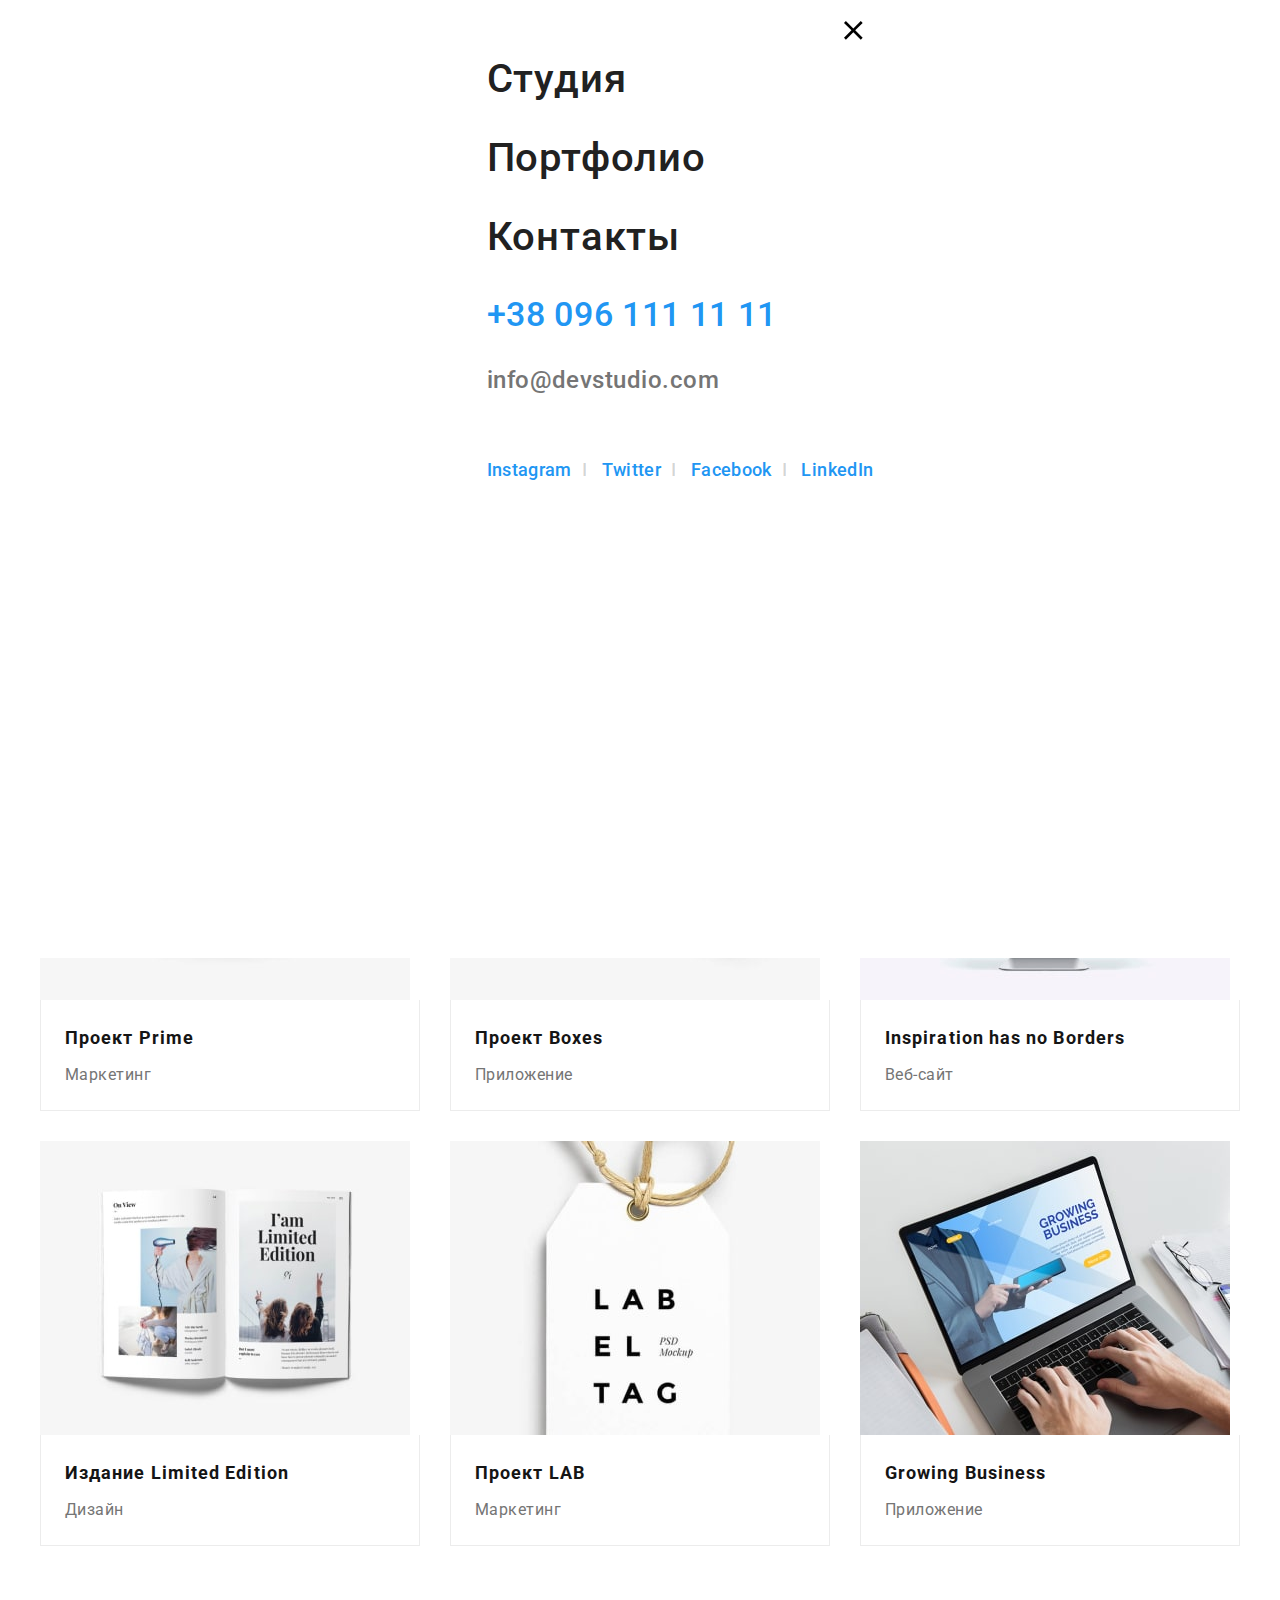
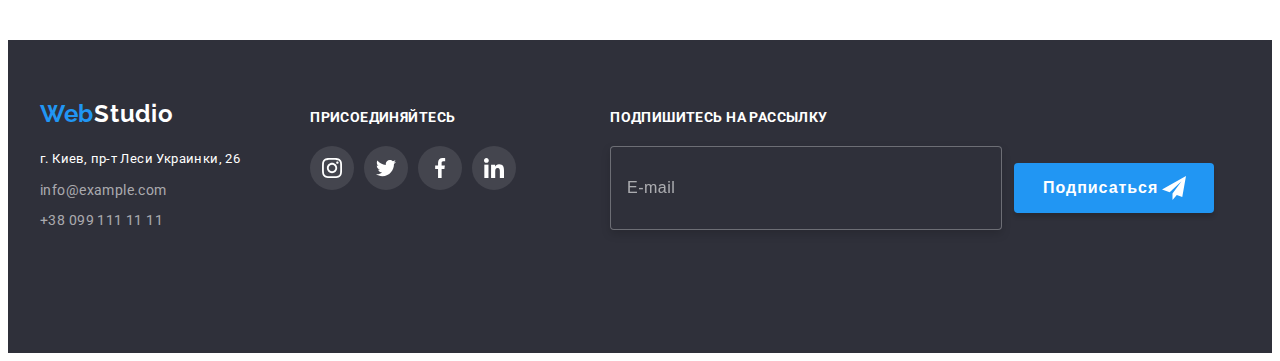
==== commit c4dd817e: "hw8 finish" ====
--- a/portfolio.html
+++ b/portfolio.html
@@ -12,34 +12,119 @@
     integrity="sha512-wpPYUAdjBVSE4KJnH1VR1HeZfpl1ub8YT/NKx4PuQ5NmX2tKuGu6U/JRp5y+Y8XG2tV+wKQpNHVUX03MfMFn9Q==" 
     crossorigin="anonymous" 
     referrerpolicy="no-referrer" />
-    <link rel="stylesheet" href="./css/main.min.css"
+    <link rel="stylesheet" href="./css/main.min.css"/>
  </head>
   <body>
     <header class="header">
       <div class="container">
         <div class="menu">
-          <a class="menu__logo" href="/"><span class="menu__logo-web">Web</span>Studio</a>
+          <a class="menu__logo" href="/"
+            ><span class="menu__logo-web">Web</span>Studio</a
+          >
           <nav>
             <ul class="navigation list">
-              <li class="navigation__item"><a href="./index.html" class="navigation__link">Студия</a></li>
-              <li class="navigation__item"><a href="./portfolio.html" class="navigation__link navigation__link--current">Портфолио</a></li>
-              <li class="navigation__item"><a href="" class="navigation__link" >Контакты</a></li>
+              <li class="navigation__item">
+                <a
+                  href="./index.html"
+                  class="navigation__link "
+                  >Студия</a
+                >
+              </li>
+              <li class="navigation__item">
+                <a href="./portfolio.html" class="navigation__link navigation__link--current"
+                  >Портфолио</a
+                >
+              </li>
+              <li class="navigation__item">
+                <a href="" class="navigation__link">Контакты</a>
+              </li>
             </ul>
           </nav>
-        <ul class="contact list">
-          <li class="contact__item"><a  href="mailto:info@devstudio.com" class="contact__link">
-            <svg class="contact__icon" width="16" height="12">
-              <use href="./img/symbol-defs-header.svg#icon-envelope"></use>
-            </svg>
-            info@devstudio.com</a></li>
-          <li class="contact__item"><a  href="tel:+380961111111" class="contact__link">
-            <svg class="contact__icon" width="10" height="16">
-              <use href="./img/symbol-defs-header.svg#icon-smartphone"></use></svg>
-              +38 096 111 11 11</a></li>
-        </ul>
-</div>
+          <ul class="contact list">
+            <li class="contact__item">
+              <a href="mailto:info@devstudio.com" class="contact__link">
+                <svg class="contact__icon" width="16" height="12">
+                  <use href="./img/symbol-defs-header.svg#icon-envelope"></use>
+                </svg>
+                info@devstudio.com</a
+              >
+            </li>
+            <li class="contact__item">
+              <a href="tel:+380961111111" class="contact__link">
+                <svg class="contact__icon" width="10" height="16">
+                  <use
+                    href="./img/symbol-defs-header.svg#icon-smartphone"
+                  ></use>
+                </svg>
+                +38 096 111 11 11</a
+              >
+            </li>
+          </ul>
+          <button class="menu-open" type="button"> 
+            <svg class="modal-menu-open" width="40" height="40">
+            <use
+              href="./img/symbol-defs-close-modal.svg#icon-menu_40px"
+            ></use>
+          </svg></button>
+        </div>
+       
       </div>
-       </header>
+      <div class="mob-menu is-hidden">
+        <div class="container">
+          <div class="mob-menu-top">
+            <button class="menu-close" type="button">
+              <svg class="modal-menu-open" width="40" height="40">
+                <use
+                  href="./img/symbol-defs-close-modal.svg#icon-close_40px"
+                ></use>
+              </svg>
+            </button>
+            <nav class="mob-menu-all">
+              <ul class="mob-menu-nav list">
+                <li class="mob-menu-nav-item">
+                  <a
+                    href="./index.html"
+                    class="mob-menu-nav-link "
+                    >Студия</a
+                  >
+                </li>
+                <li class="mob-menu-nav-item">
+                  <a href="./portfolio.html" class="mob-menu-nav-link"
+                    >Портфолио</a
+                  >
+                </li>
+                <li class="mob-menu-nav-item">
+                  <a href="" class="mob-menu-nav-link">Контакты</a>
+                </li>
+              </ul>
+            </nav>
+          </div>
+        <div class="mob-menu-bottom">
+          <ul class="mob-menu-cont list">
+            <li class="mob-menu-cont-item">
+              <a href="tel:+380961111111" class="mob-menu-tel-link">
+                
+                +38 096 111 11 11</a
+              >
+            </li>
+            <li class="mob-menu-cont-item">
+              <a href="mailto:info@devstudio.com" class="mob-menu-post-link">
+                
+                info@devstudio.com</a
+              >
+            </li>
+          </ul>
+          <ul class="mob-menu-soc list">
+            <li class="mob-menu-item"><a href="" class="mob-menu-soc-link">Instagram</a></li>
+            <li class="mob-menu-item"><a href="" class="mob-menu-soc-link"><span class="i">I</span> Twitter</a></li>
+            <li class="mob-menu-item"><a href="" class="mob-menu-soc-link"><span class="i">I</span> Facebook</a></li>
+            <li class="mob-menu-item"><a href="" class="mob-menu-soc-link"><span class="i">I</span> LinkedIn</a></li>
+          </ul>
+        </div>
+        
+      </div>
+      </div>
+    </header>
     <main>
       <section class="section">
         <div class="container">
@@ -157,7 +242,7 @@
                       media="(max-width: 767px)">
                       <img src="./img/port-3-tel-1x.jpg" alt="tex">
                     </picture>
-                    <
+                    
                   <p class="portfolio-img-top-text">
                     Ресурс предлагает комплексные 
                     предложения с разным уровнем 
@@ -470,5 +555,6 @@
              </form>
             </div>
     </footer>
+    <script src="./JS/menu.js"></script>
   </body>
 </html>
--- a/css/main.min.css
+++ b/css/main.min.css
@@ -1 +1 @@
-p,h1,h2,h3,h4,h5,h6{margin:0}ul{margin:0;padding-left:0}address{font-style:normal}a{color:currentColor}body{font-family:var(--main-font)}img,svg{display:block;max-width:100%;height:auto}.list{list-style:none}.container{max-width:1200px;margin-left:auto;margin-right:auto;padding-left:15px;padding-right:15px}@media screen and (min-width: 480px){.container{max-width:480px}}@media screen and (min-width: 768px){.container{max-width:768px}}@media screen and (min-width: 1200px){.container{max-width:1200px}}.section{padding-top:60px;padding-bottom:60px}@media screen and (min-width: 1200px){.section{padding-top:94px;padding-bottom:94px}}.section__title{font-weight:700;font-size:28px;line-height:1.18;text-align:center;letter-spacing:.03em;color:#212121;margin-bottom:30px}@media screen and (min-width: 1200px){.section__title{font-size:36px;line-height:1.17;margin-bottom:50px}}.backdrop{position:fixed;top:0;left:0;width:100%;height:100%;background:rgba(0,0,0,.2);transition:opacity 250ms cubic-bezier(0.4, 0, 0.2, 1),visibility 250ms cubic-bezier(0.4, 0, 0.2, 1)}.backdrop.is-hidden{opacity:0;pointer-events:none;visibility:hidden}.backdrop.is-hidden .modal{transform:translate(-50%, -50%) scale(0)}.modal{position:absolute;top:50%;left:50%;transform:translate(-50%, -50%) scale(1);transition:transform 250ms cubic-bezier(0.4, 0, 0.2, 1);width:528px;min-height:581px;background-color:#fff;border-radius:5px;padding:40px}.modal-field{margin-bottom:10px}.modal-field-coment{margin-bottom:20px}.modal-titel{font-weight:700;font-size:20px;line-height:1.15;text-align:center;letter-spacing:.03em;color:#212121;margin-bottom:12px}.modal-input{width:100%;height:40px;border:1px solid rgba(33,33,33,.2);border-radius:4px;margin-top:4px;padding-left:42px;outline:rgba(0,0,0,0);transition:border 250ms cubic-bezier(0.4, 0, 0.2, 1)}.modal-input:focus{border:1px solid #2196f3}.modal-input:focus+.input-icon{fill:var(--accent-color)}.modal-coment{display:block;width:100%;height:120px;margin-top:4px;border:1px solid rgba(33,33,33,.2);border-radius:4px;resize:none;padding:12px 16px;outline:rgba(0,0,0,0);transition:border 250ms cubic-bezier(0.4, 0, 0.2, 1)}.modal-coment:focus{border:1px solid #2196f3}.modal-coment::placeholder{font-size:12px;line-height:1.17;letter-spacing:.01em;color:rgba(117,117,117,.5)}.modal-close{width:18px;height:18px;fill:#000;display:flex;align-items:center;justify-content:center;transition:fill 250ms cubic-bezier(0.4, 0, 0.2, 1)}.modal-button{font-weight:700;font-size:16px;line-height:1.88;display:flex;align-items:center;text-align:center;letter-spacing:.06em;color:var(--primary-white-color);background-color:var(--accent-color);display:block;margin:30px auto 0;box-shadow:0px 4px 4px rgba(0,0,0,.15);border-radius:4px;border-width:0;padding:10px 32px;cursor:pointer}.modal-button-close{position:absolute;right:8px;top:8px;width:30px;height:30px;background-color:rgba(0,0,0,0);color:#000;border-radius:50%;border:1px solid rgba(0,0,0,.1);cursor:pointer}.modal-button-close:hover .modal-close,.modal-button-close:focus .modal-close{fill:var(--accent-color)}.input-wrap{position:relative}.input-icon{position:absolute;left:12px;top:50%;transform:translateY(-50%);transition:fill 250ms cubic-bezier(0.4, 0, 0.2, 1)}.label-name{font-size:12px;line-height:1.17;letter-spacing:.01em;color:var(--primary-grey-color)}.check-text{display:flex;align-items:center;justify-content:center;font-size:14px;line-height:1.71;letter-spacing:.03em;color:#757575}.check-text span{display:flex;align-items:center;justify-content:center;border:1px solid #212121;border-radius:2px;width:16px;height:15px;margin-right:8px;transition:background-color 250ms cubic-bezier(0.4, 0, 0.2, 1),fill 250ms cubic-bezier(0.4, 0, 0.2, 1)}.modal-checkbox:checked+.check-text span{background-color:var(--accent-color);border:none}.modal-checkbox:focus+.check-text span{border-color:var(--accent-color)}.check-icon{fill:rgba(0,0,0,0)}.modal-checkbox:checked+.check-text .check-icon{fill:var(--primary-white-color)}.check-link{font-size:14px;line-height:1.71;letter-spacing:.03em;text-decoration-line:underline;color:var(--accent-color)}.menu__logo{font-family:var(--second-font);color:var(--primary-text-color);font-weight:700;font-size:24px;line-height:1.16;letter-spacing:.03em;text-decoration:none;font-weight:700;letter-spacing:.03em;margin-top:16px;margin-bottom:16px}@media screen and (min-width: 768px){.menu__logo{margin-top:26px;margin-bottom:26px}}@media screen and (min-width: 1200px){.menu__logo{margin-top:24px;margin-bottom:25px;font-size:26px;line-height:1.19;letter-spacing:.03em}}.menu__logo-web{color:var(--accent-color)}.visually-hidden{position:absolute;white-space:nowrap;width:1px;height:1px;overflow:hidden;border:0;padding:0;clip:rect(0 0 0 0);clip-path:inset(50%);margin:-1px}:root{--primary-text-color: rgba(21, 21, 21, 1);--primary-white-color: #ffffff;--accent-color: #2196F3;--primary-grey-color: #757575;--primary-icon-color: #AFB1B8;--main-font: Roboto, sans-serif;--second-font: Raleway, cursive}.header{background-color:var(--primary-white-color);border-bottom:1px solid #ececec}@media screen and (min-width: 480px){.header .container{display:flex}}@media screen and (min-width: 1200px){.header .container{flex-direction:column}}.menu{display:flex;align-items:center;width:100%}.menu-open{margin-left:auto;background-color:rgba(0,0,0,0);border:none;width:40px;height:40px;padding:0;margin-top:10px;margin-bottom:10px}@media screen and (min-width: 768px){.menu-open{display:none}}@media screen and (min-width: 1200px){.menu-open{display:none}}.modal-menu-open{width:100%;fill:#000;transition:fill 250ms cubic-bezier(0.4, 0, 0.2, 1),visibility 250ms cubic-bezier(0.4, 0, 0.2, 1)}.modal-menu-open:hover,.modal-menu-open:focus{fill:var(--accent-color)}.mob-menu{position:fixed;z-index:2;width:100vw;height:100vh;background-color:#fff;top:0;padding-top:10px;padding-bottom:48px;transform:translateX(0s);transition:transition 250ms linear}.mob-menu.is-hidden{transform:translateX(100%)}.menu-close{display:block;margin-left:auto;background-color:rgba(0,0,0,0);border:none;padding:0;margin-bottom:2px}.mob-menu-nav-item{margin-bottom:32px}.mob-menu-nav-link{font-weight:500;font-size:40px;line-height:1.18;letter-spacing:.02em;color:#212121;text-decoration:none;transition:color 250ms cubic-bezier(0.4, 0, 0.2, 1),visibility 250ms cubic-bezier(0.4, 0, 0.2, 1)}.mob-menu-nav-link:hover,.mob-menu-nav-link:focus{color:var(--accent-color)}.mob-menu-cont{margin-bottom:64px}.mob-menu-cont-item{margin-bottom:32px}.mob-menu-tel-link{font-weight:500;font-size:34px;line-height:1.25;letter-spacing:.02em;color:#2196f3;text-decoration:none}.mob-menu-post-link{font-weight:500;font-size:24px;line-height:1.16;letter-spacing:.02em;color:#757575;text-decoration:none}.mob-menu-soc{display:flex;gap:10px}.mob-menu-soc-link{font-weight:500;font-size:18px;line-height:1.22;letter-spacing:.02em;color:#2196f3;text-decoration:none}.i{margin-right:10px;border:none;transform:rotate(90deg);color:rgba(33,33,33,.2)}.navigation{display:none;font-weight:500;font-size:14px;line-height:1.14;letter-spacing:.02em;color:var(--primary-text-color);margin-left:93px}@media screen and (min-width: 768px){.navigation{display:flex;align-items:baseline}}@media screen and (min-width: 1200px){.navigation{display:flex}}.navigation .navigation__item{margin-right:50px}.navigation .navigation__item:last-child{margin-right:0}.navigation__link{display:block;color:var(--primary-text-color);text-decoration:none;padding-top:32px;padding-bottom:32px;transition:color 250ms cubic-bezier(0.4, 0, 0.2, 1),visibility 250ms cubic-bezier(0.4, 0, 0.2, 1)}.navigation__link:hover,.navigation__link:focus{color:var(--accent-color)}.navigation__link--current{position:relative}.navigation__link--current::after{content:"";position:absolute;width:100%;height:4px;border-radius:2px;background-color:var(--accent-color);left:0;bottom:-1px}.contact{display:none;margin-left:auto}@media screen and (min-width: 768px){.contact{display:flex;flex-wrap:wrap;gap:10px;margin-left:84px}}@media screen and (min-width: 1200px){.contact{display:flex;margin-left:auto}}.contact__link{display:block;font-weight:500;font-size:14px;line-height:1.14;letter-spacing:.02em;color:var(--primary-grey-color);text-decoration:none;margin-left:auto;padding-top:32px;padding-bottom:32px;display:flex;align-items:center;transition:color 250ms cubic-bezier(0.4, 0, 0.2, 1),visibility 250ms cubic-bezier(0.4, 0, 0.2, 1)}@media screen and (min-width: 768px){.contact__link{padding-top:0;padding-bottom:0;font-size:12px;line-height:1.17}}@media screen and (min-width: 1200px){.contact__link{padding-top:32px;padding-bottom:32px}}.contact__link:hover,.contact__link:focus{color:var(--accent-color)}@media screen and (min-width: 1200px){.contact .contact__item+.contact__item{margin-left:50px}}.contact .item:last-child{margin-right:0}.contact__icon{fill:currentColor;margin-right:10px;align-items:center;transition:fill 2500ms cubic-bezier(0.4, 0, 0.2, 1),visibility 250ms cubic-bezier(0.4, 0, 0.2, 1)}.contact__icon:hover{fill:var(--accent-color)}.contact__icon:focus{fill:var(--accent-color)}.hero{max-width:1600px;height:600px;margin-left:auto;margin-right:auto;background-color:#2f303a;padding:118px 60px;background-image:linear-gradient(to right, rgba(47, 48, 58, 0.4), rgba(47, 48, 58, 0.4)),url(../img/bg-img-tel-min.jpg);background-repeat:no-repeat;background-position:center;background-size:cover}@media(min-device-pixel-ratio: 2),(min-resolution: 192dpi),(min-resolution: 2dppx){.hero{background-image:linear-gradient(to right, rgba(47, 48, 58, 0.4), rgba(47, 48, 58, 0.4)),url(../img/bg-img-tel-2x.jpg)}}@media screen and (min-width: 768px){.hero{padding:118px 204px;background-image:linear-gradient(to right, rgba(47, 48, 58, 0.4), rgba(47, 48, 58, 0.4)),url(../img/bg-img-tablet-min.jpg)}}@media screen and (min-width: 768px)and (min-device-pixel-ratio: 2),screen and (min-width: 768px)and (min-resolution: 192dpi),screen and (min-width: 768px)and (min-resolution: 2dppx){.hero{background-image:linear-gradient(to right, rgba(47, 48, 58, 0.4), rgba(47, 48, 58, 0.4)),url(../img/bg-img-tab-2x.jpg)}}@media screen and (min-width: 1200px){.hero{background-image:linear-gradient(to right, rgba(47, 48, 58, 0.4), rgba(47, 48, 58, 0.4)),url(../img/Img17-des.jpg)}}@media screen and (min-width: 1200px)and (min-device-pixel-ratio: 2),screen and (min-width: 1200px)and (min-resolution: 192dpi),screen and (min-width: 1200px)and (min-resolution: 2dppx){.hero{background-image:linear-gradient(to right, rgba(47, 48, 58, 0.4), rgba(47, 48, 58, 0.4)),url(../img/bg-img-des-2x.jpg)}}.hero__title{font-weight:900;font-size:24px;line-height:1.62;text-align:center;letter-spacing:.06em;text-transform:uppercase;color:var(--primary-white-color);max-width:360px;margin-right:auto;margin-left:auto}@media screen and (min-width: 768px){.hero__title{max-width:360px}}@media screen and (min-width: 1200px){.hero__title{font-size:44px;line-height:1.36;max-width:696px}}.hero__button{font-weight:700;font-size:16px;line-height:1.88;display:flex;align-items:center;text-align:center;letter-spacing:.06em;color:var(--primary-white-color);background-color:var(--accent-color);display:block;margin:30px auto 0;box-shadow:0px 4px 4px rgba(0,0,0,.15);border-radius:4px;border-width:0;padding:10px 32px;cursor:pointer}.features{display:flex;flex-wrap:wrap;gap:30px}.features__item{width:100%}@media screen and (min-width: 768px){.features__item{width:calc((100% - 30px)/2)}}@media screen and (min-width: 1200px){.features__item{width:calc((100% - 90px)/4)}}.features__title{margin-bottom:10px;font-weight:700;font-size:14px;line-height:1.14;text-align:center;letter-spacing:.03em;text-transform:uppercase;color:#212121}@media screen and (min-width: 768px){.features__title{text-align:start}}.features__text{font-size:14px;line-height:1.71;letter-spacing:.03em;color:var(--primary-grey-color)}.features__box{background:#f5f4fa;border-radius:4px;display:flex;width:100%;height:120px;align-items:center;justify-content:center;margin-bottom:30px}.work{display:none}@media screen and (min-width: 1200px){.work{display:flex;margin-top:50px}}.work__item{margin-right:30px;position:relative}.work__item:last-child{margin-right:0}.work__img-title{display:flex;align-items:center;justify-content:center;position:absolute;width:100%;height:70px;background:rgba(47,48,58,.8);font-weight:700;font-size:14px;line-height:1.14;letter-spacing:.03em;text-transform:uppercase;color:#fff;bottom:0}.section--no-pading-top{padding-top:0;display:none}@media screen and (min-width: 1200px){.section--no-pading-top{display:flex}}.section__team--another-bg{background-color:#f5f4fa}.team__list{display:flex;flex-wrap:wrap;gap:30px}.team__link{background-color:var(--primary-white-color);box-shadow:0px 1px 3px rgba(0,0,0,.12),0px 1px 1px rgba(0,0,0,.14),0px 2px 1px rgba(0,0,0,.2);border-radius:0px 0px 4px 4px;margin-right:auto;margin-left:auto}@media screen and (min-width: 768px){.team__link{width:calc((100% - 30px)/2)}}@media screen and (min-width: 1200px){.team__link{width:calc((100% - 90px)/4)}}.team__title{font-weight:700;font-size:28px;line-height:1.18;text-align:center;letter-spacing:.03em;color:#212121;margin-bottom:30px}@media screen and (min-width: 1200px){.team__title{font-size:36px;line-height:1.17;margin-bottom:50px}}.team__name{font-weight:500;font-size:16px;line-height:1.19;text-align:center;letter-spacing:.03em;color:var(--primary-text-color);margin-bottom:10px}.team__text{font-size:16px;line-height:1.19;text-align:center;letter-spacing:.03em;color:var(--primary-grey-color);margin-bottom:16px}.team__soc{display:flex;justify-content:center;gap:10px}.team__soc-link{width:44px;height:44px;border-radius:50%;background-color:var(--primary-white-color);display:flex;align-items:center;justify-content:center;color:var(--primary-icon-color);transition:color 250ms cubic-bezier(0.4, 0, 0.2, 1),visibility 250ms cubic-bezier(0.4, 0, 0.2, 1),background-color 250ms cubic-bezier(0.4, 0, 0.2, 1)}.team__soc-link:hover{background-color:var(--accent-color);color:var(--primary-white-color)}.team__soc-link:focus{background-color:var(--accent-color);color:var(--primary-white-color)}.team__soc-icon{fill:currentColor}.team__name-text{padding-top:30px;padding-bottom:30px}.customers{display:flex;flex-wrap:wrap;gap:30px}.customers__item{width:calc((100% - 30px)/2);height:92px}@media screen and (min-width: 768px){.customers__item{width:calc((100% - 60px)/3)}}@media screen and (min-width: 1200px){.customers__item{width:calc((100% - 150px)/6)}}.customers__icon{fill:currentColor}.customers__link{width:100%;height:100%;display:flex;align-items:center;justify-content:center;border:1px solid #afb1b8;border-radius:4px;color:#afb1b8;transition:color 250ms cubic-bezier(0.4, 0, 0.2, 1),visibility 250ms cubic-bezier(0.4, 0, 0.2, 1),border 250ms cubic-bezier(0.4, 0, 0.2, 1)}.customers__link:hover,.customers__link:focus{color:var(--accent-color);border:1px solid #2196f3}.footer{background:#2f303a;padding-bottom:60px;padding-top:60px;flex-wrap:wrap}@media screen and (min-width: 768px){.footer .container{display:flex;flex-wrap:wrap;align-items:baseline}}@media screen and (min-width: 1200px){.footer .container{display:flex;align-items:baseline}}.footer-nav{margin-bottom:9px}.footer-contacts{margin-bottom:6px}.footer-contacts:last-child{margin-bottom:0}.footer-soc{flex-grow:1;margin-top:60px;text-align:center;margin-bottom:60px}@media screen and (min-width: 768px){.footer-soc{margin-right:89px;margin-left:165px;margin-bottom:0;margin-top:0}}@media screen and (min-width: 1200px){.footer-soc{margin-right:0;margin-left:0;margin-bottom:0}}.footer-soc-title{font-weight:700;font-size:14px;line-height:1.14;letter-spacing:.03em;text-transform:uppercase;color:var(--primary-white-color);margin-bottom:20px}.footer-soc-list{display:flex;justify-content:center;gap:10px}.footer-soc-link{width:44px;height:44px;border-radius:50%;background:rgba(255,255,255,.1);display:flex;align-items:center;justify-content:center;color:var(--primary-white-color)}.footer-soc-icon{width:20px;height:20px;display:flex;align-items:center;justify-content:center;fill:currentColor}.footer-addres{margin-top:20px}.footer-addres-nav{font-size:13px;line-height:1.71;text-align:center;letter-spacing:.03em;color:var(--primary-white-color);text-decoration:none;cursor:default;transition:color 250ms cubic-bezier(0.4, 0, 0.2, 1),visibility 250ms cubic-bezier(0.4, 0, 0.2, 1)}.footer-addres-nav:hover,.footer-addres-nav:focus{color:var(--accent-color)}.footer-addres-contacts{font-size:14px;line-height:1.71;letter-spacing:.03em;text-align:center;color:rgba(255,255,255,.6);text-decoration:none;cursor:default;transition:color 250ms cubic-bezier(0.4, 0, 0.2, 1),visibility 250ms cubic-bezier(0.4, 0, 0.2, 1)}.footer-addres-contacts:hover,.footer-addres-contacts:focus{color:var(--accent-color)}@media screen and (min-width: 768px){.footer-subscribe{margin-left:auto;margin-right:auto}}@media screen and (min-width: 1200px){.footer-subscribe{margin-left:94px}}.footer-subscribe-title{font-weight:700;font-size:14px;line-height:1.14;letter-spacing:.03em;text-align:center;text-transform:uppercase;color:#fff;margin-bottom:20px}.footer-subscribe-icon{position:absolute;fill:var(--primary-white-color);right:28px;top:50%;transform:translateY(-50%)}.footer-wrap{display:flex;align-items:center;flex-wrap:wrap;gap:20px}@media screen and (min-width: 1200px){.footer-wrap{flex-wrap:nowrap}}.footer-input{width:100%;height:50px;border:1px solid rgba(255,255,255,.3);filter:drop-shadow(0px 4px 4px rgba(0, 0, 0, 0.15));border-radius:4px;background-color:#2f303a;padding:16px;color:var(--primary-white-color)}@media screen and (min-width: 1200px){.footer-input{margin-right:12px;width:358px}}.footer-input::checked{border:none}.footer-input::placeholder{font-size:16px;line-height:1.25;display:flex;align-items:center;letter-spacing:.03em;color:rgba(255,255,255,.6)}.footer-button{position:relative;width:200px;height:50px;font-weight:700;font-size:16px;line-height:1.88;display:flex;align-items:center;text-align:center;letter-spacing:.06em;color:var(--primary-white-color);background-color:var(--accent-color);display:block;box-shadow:0px 4px 4px rgba(0,0,0,.15);border-radius:4px;border-width:0;padding:10px 62px 10px 29px;cursor:pointer;margin-left:auto;margin-right:auto}@media screen and (min-width: 1200px){.footer-button{margin-right:0;margin-left:0}}.footer-item-link{width:100%;height:100%;display:flex;align-items:center;justify-content:center;border-radius:50%;transition:background-color 250ms cubic-bezier(0.4, 0, 0.2, 1),visibility 250ms cubic-bezier(0.4, 0, 0.2, 1)}.footer-item-link:hover,.footer-item-link:focus{background-color:var(--accent-color)}.footer-nav-soc{flex-wrap:wrap;text-align:center;margin-right:124px;margin-left:124px}@media screen and (min-width: 768px){.footer-nav-soc{margin-left:76px;margin-right:0;text-align:center;margin-bottom:60px}}@media screen and (min-width: 1200px){.footer-nav-soc{margin-left:0;margin-right:70px;text-align:start}}.logo-footer{font-family:var(--second-font);color:var(--primary-white-color);text-decoration:none;cursor:default;font-weight:700;font-size:24px;line-height:1.16;text-align:center;letter-spacing:.03em}.logo-footer-web{color:var(--accent-color)}.portfolio{background-color:var(--primary-white-color);width:1200px;padding-left:15px;padding-right:15px;margin-left:auto;margin-right:auto}.filter{margin-bottom:40px;display:flex;justify-content:start;flex-wrap:wrap;gap:15px 8px}@media screen and (min-width: 768px){.filter{justify-content:center;margin-bottom:30px}}@media screen and (min-width: 1200px){.filter{justify-content:center;margin-bottom:50px}}.filter .item:last-child{margin-right:0}.filter-button{font-style:normal;font-weight:500;font-size:16px;line-height:1.62;text-align:center;letter-spacing:.03em;color:var(--primary-text-color);background-color:#f5f4fa;text-decoration:none;width:max-content;cursor:pointer;border:none;border-radius:4px;padding:6px 22px;transition:color 250ms cubic-bezier(0.4, 0, 0.2, 1),background-color 250ms cubic-bezier(0.4, 0, 0.2, 1),visibility 250ms cubic-bezier(0.4, 0, 0.2, 1),box-shadow 250ms cubic-bezier(0.4, 0, 0.2, 1)}.filter-button:hover,.filter-button:focus{box-shadow:0px 3px 1px rgba(0,0,0,.1),0px 1px 2px rgba(0,0,0,.08),0px 2px 2px rgba(0,0,0,.12);color:var(--primary-white-color);background-color:var(--accent-color)}.portfolio-list{margin-bottom:30px;position:relative}@media screen and (min-width: 768px){.portfolio-list{width:calc((100% - 30px)/2)}}@media screen and (min-width: 1200px){.portfolio-list{width:calc((100% - 60px)/3)}}.portfolio-list:nth-child(3n){margin-right:0}.portfolio-list:nth-last-child(-n+3){margin-bottom:0}.portfolio-img{display:flex;flex-wrap:wrap;gap:30px;width:100%}.portfolio-img-link{display:block;text-decoration:none;transition:box-shadow 250ms cubic-bezier(0.4, 0, 0.2, 1)}.portfolio-img-link:hover .portfolio-img-top-text{transform:translateY(0)}.portfolio-img-link:focus .portfolio-img-top-text{transform:translateY(0)}.portfolio-img-link:hover,.portfolio-img-link:focus{box-shadow:0px 1px 1px rgba(0,0,0,.12),0px 4px 4px rgba(0,0,0,.06),1px 4px 6px rgba(0,0,0,.16)}.portfolio-img-wrap{position:relative;overflow:hidden}.portfolio-item{font-style:normal;font-weight:700;font-size:18px;line-height:2;letter-spacing:.06em;color:var(--primary-text-color);margin-bottom:4px}.portfolio-text{font-size:16px;line-height:1.88;letter-spacing:.03em;color:var(--primary-grey-color)}.div-item-text{padding-top:20px;border-bottom:1px solid #ececec;border-left:1px solid #ececec;border-right:1px solid #ececec;padding-bottom:20px;padding-left:24px;padding-right:24px}.portfolio-img-top-text{position:absolute;top:0;left:0;height:100%;font-weight:400;font-size:18px;line-height:1.56;letter-spacing:.03em;color:#fff;padding:63px 24px;background:rgba(33,150,243,.9);transform:translateY(100%);transition:transform 250ms cubic-bezier(0.4, 0, 0.2, 1);overflow:auto}/*# sourceMappingURL=main.min.css.map */+p,h1,h2,h3,h4,h5,h6{margin:0}ul{margin:0;padding-left:0}address{font-style:normal}a{color:currentColor}body{font-family:var(--main-font)}img{display:block;max-width:100%;height:auto}.list{list-style:none}.container{max-width:1200px;margin-left:auto;margin-right:auto;padding-left:15px;padding-right:15px}@media screen and (min-width: 480px){.container{max-width:480px}}@media screen and (min-width: 768px){.container{max-width:768px}}@media screen and (min-width: 1200px){.container{max-width:1200px}}.section{padding-top:60px;padding-bottom:60px}@media screen and (min-width: 1200px){.section{padding-top:94px;padding-bottom:94px}}.section__title{font-weight:700;font-size:28px;line-height:1.18;text-align:center;letter-spacing:.03em;color:#212121;margin-bottom:30px}@media screen and (min-width: 1200px){.section__title{font-size:36px;line-height:1.17;margin-bottom:50px}}.backdrop{padding:93px 15px;position:fixed;top:0;left:0;width:100%;height:100%;background:rgba(0,0,0,.2);transition:opacity 250ms cubic-bezier(0.4, 0, 0.2, 1),visibility 250ms cubic-bezier(0.4, 0, 0.2, 1)}@media screen and (min-width: 768px){.backdrop{padding:208px 159px}}@media screen and (min-width: 1200px){.backdrop{padding:0}}.backdrop.is-hidden{opacity:0;pointer-events:none;visibility:hidden}.backdrop.is-hidden .modal{transform:translate(-50%, -50%) scale(0)}.modal{position:relative;transition:transform 250ms cubic-bezier(0.4, 0, 0.2, 1);background-color:#fff}@media screen and (min-width: 1200px){.modal{position:absolute;top:50%;left:50%;transform:translate(-50%, -50%) scale(1);transition:transform 250ms cubic-bezier(0.4, 0, 0.2, 1);width:528px;min-height:581px;background-color:#fff;border-radius:5px;padding:40px}}.modal-field{margin-bottom:10px}.modal-field-coment{margin-bottom:20px}.modal-titel{font-weight:700;font-size:20px;line-height:1.15;text-align:center;letter-spacing:.03em;color:#212121;margin-bottom:12px}.modal-input{width:100%;height:40px;border:1px solid rgba(33,33,33,.2);border-radius:4px;margin-top:4px;padding-left:42px;outline:rgba(0,0,0,0);transition:border 250ms cubic-bezier(0.4, 0, 0.2, 1)}.modal-input:focus{border:1px solid #2196f3}.modal-input:focus+.input-icon{fill:var(--accent-color)}.modal-coment{display:block;width:100%;height:120px;margin-top:4px;border:1px solid rgba(33,33,33,.2);border-radius:4px;resize:none;padding:12px 16px;outline:rgba(0,0,0,0);transition:border 250ms cubic-bezier(0.4, 0, 0.2, 1)}.modal-coment:focus{border:1px solid #2196f3}.modal-coment::placeholder{font-size:12px;line-height:1.17;letter-spacing:.01em;color:rgba(117,117,117,.5)}.modal-close{width:18px;height:18px;fill:#000;display:flex;align-items:center;justify-content:center;transition:fill 250ms cubic-bezier(0.4, 0, 0.2, 1)}.modal-button{font-weight:700;font-size:16px;line-height:1.88;display:flex;align-items:center;text-align:center;letter-spacing:.06em;color:var(--primary-white-color);background-color:var(--accent-color);display:block;margin:30px auto 0;box-shadow:0px 4px 4px rgba(0,0,0,.15);border-radius:4px;border-width:0;padding:10px 32px;cursor:pointer}.modal-button-close{position:absolute;right:8px;top:8px;width:30px;height:30px;background-color:rgba(0,0,0,0);color:#000;border-radius:50%;border:1px solid rgba(0,0,0,.1);cursor:pointer}.modal-button-close:hover .modal-close,.modal-button-close:focus .modal-close{fill:var(--accent-color)}.input-wrap{position:relative}.input-icon{position:absolute;left:12px;top:50%;transform:translateY(-50%);transition:fill 250ms cubic-bezier(0.4, 0, 0.2, 1)}.label-name{font-size:12px;line-height:1.17;letter-spacing:.01em;color:var(--primary-grey-color)}.check-text{display:flex;align-items:center;justify-content:center;font-size:14px;line-height:1.71;letter-spacing:.03em;color:#757575}.check-text span{display:flex;align-items:center;justify-content:center;border:1px solid #212121;border-radius:2px;width:16px;height:15px;margin-right:8px;transition:background-color 250ms cubic-bezier(0.4, 0, 0.2, 1),fill 250ms cubic-bezier(0.4, 0, 0.2, 1)}.modal-checkbox:checked+.check-text span{background-color:var(--accent-color);border:none}.modal-checkbox:focus+.check-text span{border-color:var(--accent-color)}.check-icon{fill:rgba(0,0,0,0)}.modal-checkbox:checked+.check-text .check-icon{fill:var(--primary-white-color)}.check-link{font-size:14px;line-height:1.71;letter-spacing:.03em;text-decoration-line:underline;color:var(--accent-color)}.menu__logo{font-family:var(--second-font);color:var(--primary-text-color);font-weight:700;font-size:24px;line-height:1.16;letter-spacing:.03em;text-decoration:none;font-weight:700;letter-spacing:.03em;margin-right:93px}@media screen and (min-width: 1200px){.menu__logo{font-size:26px;line-height:1.19;letter-spacing:.03em}}.menu__logo-web{color:var(--accent-color)}.visually-hidden{position:absolute;white-space:nowrap;width:1px;height:1px;overflow:hidden;border:0;padding:0;clip:rect(0 0 0 0);clip-path:inset(50%);margin:-1px}:root{--primary-text-color: rgba(21, 21, 21, 1);--primary-white-color: #ffffff;--accent-color: #2196F3;--primary-grey-color: #757575;--primary-icon-color: #AFB1B8;--main-font: Roboto, sans-serif;--second-font: Raleway, cursive}.header{background-color:var(--primary-white-color);border-bottom:1px solid #ececec}@media screen and (min-width: 480px){.header .container{display:flex}}@media screen and (min-width: 1200px){.header .container{flex-direction:column}}.menu{display:flex;align-items:center;width:100%}.menu-open{margin-left:auto;background-color:rgba(0,0,0,0);border:none;width:40px;height:40px;padding:0;margin-top:10px;margin-bottom:10px}@media screen and (min-width: 768px){.menu-open{display:none}}@media screen and (min-width: 1200px){.menu-open{display:none}}.modal-menu-open{width:100%;fill:#000;transition:fill 250ms cubic-bezier(0.4, 0, 0.2, 1),visibility 250ms cubic-bezier(0.4, 0, 0.2, 1)}.modal-menu-open:hover,.modal-menu-open:focus{fill:var(--accent-color)}.mob-menu{position:fixed;z-index:2;width:100%;height:100%;background-color:#fff;top:0;left:0%;padding-top:10px;padding-bottom:48px;display:flex;flex-direction:column;justify-content:space-between;padding-left:40px;transform:translateX(100%);transition:transform 250ms cubic-bezier(0.4, 0, 0.2, 1),visibility 250ms cubic-bezier(0.4, 0, 0.2, 1)}.mob-menu.is-hidden{transform:translateX(0%)}.menu-close{display:block;margin-left:auto;background-color:rgba(0,0,0,0);border:none;padding:0;margin-bottom:2px}.mob-menu-nav-item{margin-bottom:25px}@media screen and (min-width: 420px){.mob-menu-nav-item{margin-bottom:32px}}.mob-menu-nav-link{font-weight:500;font-size:28px;line-height:1.81;letter-spacing:.02em;color:#212121;text-decoration:none;transition:color 250ms cubic-bezier(0.4, 0, 0.2, 1),visibility 250ms cubic-bezier(0.4, 0, 0.2, 1)}@media screen and (min-width: 420px){.mob-menu-nav-link{font-size:40px;line-height:1.18}}.mob-menu-nav-link:hover,.mob-menu-nav-link:focus{color:var(--accent-color)}.mob-menu-cont{margin-bottom:64px}.mob-menu-cont-item{margin-bottom:32px}.mob-menu-tel-link{font-weight:500;font-size:24px;line-height:1.77;letter-spacing:.02em;color:#2196f3;text-decoration:none}@media screen and (min-width: 420px){.mob-menu-tel-link{font-size:34px;line-height:1.25}}.mob-menu-post-link{font-weight:500;font-size:17px;line-height:1.63;letter-spacing:.02em;color:#757575;text-decoration:none}@media screen and (min-width: 420px){.mob-menu-post-link{font-size:24px;line-height:1.16}}.mob-menu-soc{display:flex;gap:10px}.mob-menu-soc-link{font-weight:500;font-size:10px;line-height:1.83;letter-spacing:.02em;color:#2196f3;text-decoration:none}@media screen and (min-width: 457px){.mob-menu-soc-link{font-size:18px;line-height:1.22}}.i{margin-right:10px;border:none;transform:rotate(90deg);color:rgba(33,33,33,.2)}.navigation{display:none;font-weight:500;font-size:14px;line-height:1.14;letter-spacing:.02em;color:var(--primary-text-color)}@media screen and (min-width: 768px){.navigation{display:flex;align-items:baseline}}@media screen and (min-width: 1200px){.navigation{display:flex}}.navigation .navigation__item{margin-right:50px}.navigation .navigation__item:last-child{margin-right:0}.navigation__link{display:block;color:var(--primary-text-color);text-decoration:none;padding-top:32px;padding-bottom:32px;transition:color 250ms cubic-bezier(0.4, 0, 0.2, 1),visibility 250ms cubic-bezier(0.4, 0, 0.2, 1)}.navigation__link:hover,.navigation__link:focus{color:var(--accent-color)}.navigation__link--current{position:relative;color:var(--accent-color)}.navigation__link--current::after{content:"";position:absolute;width:100%;height:4px;border-radius:2px;background-color:var(--accent-color);left:0;bottom:-1px}.contact{display:none;margin-left:auto}@media screen and (min-width: 768px){.contact{display:flex;flex-wrap:wrap;gap:30px;margin-left:84px}}@media screen and (min-width: 1200px){.contact{display:flex;margin-left:auto}}.contact__link{display:block;font-weight:500;font-size:14px;line-height:1.14;letter-spacing:.02em;color:var(--primary-grey-color);text-decoration:none;margin-left:auto;padding-top:32px;padding-bottom:32px;display:flex;align-items:center;transition:color 250ms cubic-bezier(0.4, 0, 0.2, 1),visibility 250ms cubic-bezier(0.4, 0, 0.2, 1)}@media screen and (min-width: 768px){.contact__link{padding-top:0;padding-bottom:0;font-size:12px;line-height:1.17}}@media screen and (min-width: 1200px){.contact__link{padding-top:32px;padding-bottom:32px}}.contact__link:hover,.contact__link:focus{color:var(--accent-color)}.contact .item:last-child{margin-right:0}.contact__icon{fill:currentColor;margin-right:10px;align-items:center;transition:fill 2500ms cubic-bezier(0.4, 0, 0.2, 1),visibility 250ms cubic-bezier(0.4, 0, 0.2, 1)}.contact__icon:hover{fill:var(--accent-color)}.contact__icon:focus{fill:var(--accent-color)}.hero{max-width:1600px;margin-left:auto;margin-right:auto;background-color:#2f303a;padding:118px 60px;background-image:linear-gradient(to right, rgba(47, 48, 58, 0.4), rgba(47, 48, 58, 0.4)),url(../img/bg-img-tel-min.jpg);background-repeat:no-repeat;background-position:center;background-size:cover}@media(min-device-pixel-ratio: 2),(min-resolution: 192dpi),(min-resolution: 2dppx){.hero{background-image:linear-gradient(to right, rgba(47, 48, 58, 0.4), rgba(47, 48, 58, 0.4)),url(../img/bg-img-tel-2x.jpg)}}@media screen and (min-width: 768px){.hero{background-image:linear-gradient(to right, rgba(47, 48, 58, 0.4), rgba(47, 48, 58, 0.4)),url(../img/bg-img-tablet-min.jpg)}}@media screen and (min-width: 768px)and (min-device-pixel-ratio: 2),screen and (min-width: 768px)and (min-resolution: 192dpi),screen and (min-width: 768px)and (min-resolution: 2dppx){.hero{background-image:linear-gradient(to right, rgba(47, 48, 58, 0.4), rgba(47, 48, 58, 0.4)),url(../img/bg-img-tab-2x.jpg)}}@media screen and (min-width: 1200px){.hero{padding-top:200px;padding-bottom:200px;background-image:linear-gradient(to right, rgba(47, 48, 58, 0.4), rgba(47, 48, 58, 0.4)),url(../img/Img17-des.jpg)}}@media screen and (min-width: 1200px)and (min-device-pixel-ratio: 2),screen and (min-width: 1200px)and (min-resolution: 192dpi),screen and (min-width: 1200px)and (min-resolution: 2dppx){.hero{background-image:linear-gradient(to right, rgba(47, 48, 58, 0.4), rgba(47, 48, 58, 0.4)),url(../img/bg-img-des-2x.jpg)}}.hero__title{font-weight:900;font-size:24px;line-height:1.62;text-align:center;letter-spacing:.06em;text-transform:uppercase;color:var(--primary-white-color);max-width:360px;margin-right:auto;margin-left:auto}@media screen and (min-width: 768px){.hero__title{max-width:360px}}@media screen and (min-width: 1200px){.hero__title{font-size:44px;line-height:1.36;max-width:696px}}.hero__button{font-weight:700;font-size:16px;line-height:1.88;display:flex;align-items:center;text-align:center;letter-spacing:.06em;color:var(--primary-white-color);background-color:var(--accent-color);display:block;margin:30px auto 0;box-shadow:0px 4px 4px rgba(0,0,0,.15);border-radius:4px;border-width:0;padding:10px 32px;cursor:pointer}.features{display:flex;flex-wrap:wrap;gap:30px}.features__item{width:100%}@media screen and (min-width: 768px){.features__item{width:calc((100% - 30px)/2)}}@media screen and (min-width: 1200px){.features__item{width:calc((100% - 90px)/4)}}.features__title{margin-bottom:10px;font-weight:700;font-size:14px;line-height:1.14;text-align:center;letter-spacing:.03em;text-transform:uppercase;color:#212121}@media screen and (min-width: 768px){.features__title{text-align:start}}.features__text{font-size:14px;line-height:1.71;letter-spacing:.03em;color:var(--primary-grey-color)}.features__box{background:#f5f4fa;border-radius:4px;display:flex;width:100%;height:120px;align-items:center;justify-content:center;margin-bottom:30px}.work{display:none}@media screen and (min-width: 1200px){.work{display:flex;margin-top:50px}}.work__item{margin-right:30px;position:relative}.work__item:last-child{margin-right:0}.work__img-title{display:flex;align-items:center;justify-content:center;position:absolute;width:100%;height:70px;background:rgba(47,48,58,.8);font-weight:700;font-size:14px;line-height:1.14;letter-spacing:.03em;text-transform:uppercase;color:#fff;bottom:0}.section--no-pading-top{padding-top:0;display:none}@media screen and (min-width: 1200px){.section--no-pading-top{display:flex}}.section__team--another-bg{background-color:#f5f4fa}.team__list{display:flex;flex-wrap:wrap;gap:30px}.team__link{background-color:var(--primary-white-color);box-shadow:0px 1px 3px rgba(0,0,0,.12),0px 1px 1px rgba(0,0,0,.14),0px 2px 1px rgba(0,0,0,.2);border-radius:0px 0px 4px 4px;margin-right:auto;margin-left:auto}@media screen and (min-width: 768px){.team__link{width:calc((100% - 30px)/2)}}@media screen and (min-width: 1200px){.team__link{width:calc((100% - 90px)/4)}}.team__title{font-weight:700;font-size:28px;line-height:1.18;text-align:center;letter-spacing:.03em;color:#212121;margin-bottom:30px}@media screen and (min-width: 1200px){.team__title{font-size:36px;line-height:1.17;margin-bottom:50px}}.team__name{font-weight:500;font-size:16px;line-height:1.19;text-align:center;letter-spacing:.03em;color:var(--primary-text-color);margin-bottom:10px}.team__text{font-size:16px;line-height:1.19;text-align:center;letter-spacing:.03em;color:var(--primary-grey-color);margin-bottom:16px}.team__soc{display:flex;justify-content:center;gap:10px}.team__soc-link{width:44px;height:44px;border-radius:50%;background-color:var(--primary-white-color);display:flex;align-items:center;justify-content:center;color:var(--primary-icon-color);transition:color 250ms cubic-bezier(0.4, 0, 0.2, 1),visibility 250ms cubic-bezier(0.4, 0, 0.2, 1),background-color 250ms cubic-bezier(0.4, 0, 0.2, 1)}.team__soc-link:hover{background-color:var(--accent-color);color:var(--primary-white-color)}.team__soc-link:focus{background-color:var(--accent-color);color:var(--primary-white-color)}.team__soc-icon{fill:currentColor}.team__name-text{padding-top:30px;padding-bottom:30px}.customers{display:flex;flex-wrap:wrap;gap:30px}.customers__item{width:calc((100% - 30px)/2);height:92px}@media screen and (min-width: 768px){.customers__item{width:calc((100% - 60px)/3)}}@media screen and (min-width: 1200px){.customers__item{width:calc((100% - 150px)/6)}}.customers__icon{fill:currentColor}.customers__link{width:100%;height:100%;display:flex;align-items:center;justify-content:center;border:1px solid #afb1b8;border-radius:4px;color:#afb1b8;transition:color 250ms cubic-bezier(0.4, 0, 0.2, 1),visibility 250ms cubic-bezier(0.4, 0, 0.2, 1),border 250ms cubic-bezier(0.4, 0, 0.2, 1)}.customers__link:hover,.customers__link:focus{color:var(--accent-color);border:1px solid #2196f3}.footer{background:#2f303a;padding-bottom:60px;padding-top:60px;flex-wrap:wrap}@media screen and (min-width: 768px){.footer .container{display:flex;flex-wrap:wrap;align-items:baseline;justify-content:space-around}}@media screen and (min-width: 1200px){.footer .container{display:flex;align-items:baseline}}.footer-nav{margin-bottom:9px}.footer-contacts{margin-bottom:6px}.footer-contacts:last-child{margin-bottom:0}.footer-soc{margin-top:60px;text-align:center;margin-bottom:60px}@media screen and (min-width: 768px){.footer-soc{margin-bottom:0;margin-top:0}}@media screen and (min-width: 1200px){.footer-soc{margin-right:0;margin-left:0;margin-bottom:0;text-align:start}}.footer-soc-title{font-weight:700;font-size:14px;line-height:1.14;letter-spacing:.03em;text-transform:uppercase;color:var(--primary-white-color);margin-bottom:20px}.footer-soc-list{display:inline-flex;gap:10px}.footer-soc-link{width:44px;height:44px;border-radius:50%;background:rgba(255,255,255,.1);display:flex;align-items:center;justify-content:center;color:var(--primary-white-color)}.footer-soc-icon{width:20px;height:20px;display:flex;align-items:center;justify-content:center;fill:currentColor}.footer-addres{margin-top:20px}.footer-addres-nav{font-size:13px;line-height:1.71;text-align:center;letter-spacing:.03em;color:var(--primary-white-color);text-decoration:none;cursor:default;transition:color 250ms cubic-bezier(0.4, 0, 0.2, 1),visibility 250ms cubic-bezier(0.4, 0, 0.2, 1)}.footer-addres-nav:hover,.footer-addres-nav:focus{color:var(--accent-color)}.footer-addres-contacts{font-size:14px;line-height:1.71;letter-spacing:.03em;text-align:center;color:rgba(255,255,255,.6);text-decoration:none;cursor:default;transition:color 250ms cubic-bezier(0.4, 0, 0.2, 1),visibility 250ms cubic-bezier(0.4, 0, 0.2, 1)}.footer-addres-contacts:hover,.footer-addres-contacts:focus{color:var(--accent-color)}@media screen and (min-width: 768px){.footer-subscribe{margin-left:auto;margin-right:auto}}@media screen and (min-width: 1200px){.footer-subscribe{margin-left:94px}}.footer-subscribe-title{font-weight:700;font-size:14px;line-height:1.14;letter-spacing:.03em;text-align:center;text-transform:uppercase;color:#fff;margin-bottom:20px}@media screen and (min-width: 1200px){.footer-subscribe-title{text-align:start}}.footer-subscribe-icon{position:absolute;fill:var(--primary-white-color);right:28px;top:50%;transform:translateY(-50%)}.footer-wrap{display:flex;align-items:center;flex-wrap:wrap;gap:20px}@media screen and (min-width: 1200px){.footer-wrap{flex-wrap:nowrap;gap:12px}}.footer-input{width:100%;height:50px;border:1px solid rgba(255,255,255,.3);filter:drop-shadow(0px 4px 4px rgba(0, 0, 0, 0.15));border-radius:4px;background-color:#2f303a;padding:16px;color:var(--primary-white-color)}@media screen and (min-width: 1200px){.footer-input{width:358px}}.footer-input::checked{border:none}.footer-input::placeholder{font-size:16px;line-height:1.25;display:flex;align-items:center;letter-spacing:.03em;color:rgba(255,255,255,.6)}.footer-button{position:relative;width:200px;height:50px;font-weight:700;font-size:16px;line-height:1.88;display:flex;align-items:center;text-align:center;letter-spacing:.06em;color:var(--primary-white-color);background-color:var(--accent-color);display:block;box-shadow:0px 4px 4px rgba(0,0,0,.15);border-radius:4px;border-width:0;padding:10px 62px 10px 29px;cursor:pointer;margin-left:auto;margin-right:auto}@media screen and (min-width: 1200px){.footer-button{margin-right:0;margin-left:0}}.footer-item-link{width:100%;height:100%;display:flex;align-items:center;justify-content:center;border-radius:50%;transition:background-color 250ms cubic-bezier(0.4, 0, 0.2, 1),visibility 250ms cubic-bezier(0.4, 0, 0.2, 1)}.footer-item-link:hover,.footer-item-link:focus{background-color:var(--accent-color)}.footer-nav-soc{flex-wrap:wrap;text-align:center}@media screen and (min-width: 768px){.footer-nav-soc{text-align:center;margin-bottom:60px}}@media screen and (min-width: 1200px){.footer-nav-soc{margin-left:0;margin-right:70px;text-align:start}}.logo-footer{font-family:var(--second-font);color:var(--primary-white-color);text-decoration:none;cursor:default;font-weight:700;font-size:24px;line-height:1.16;text-align:center;letter-spacing:.03em}.logo-footer-web{color:var(--accent-color)}.portfolio{background-color:var(--primary-white-color);width:1200px;padding-left:15px;padding-right:15px;margin-left:auto;margin-right:auto}.filter{margin-bottom:40px;display:flex;justify-content:start;flex-wrap:wrap;gap:15px 8px}@media screen and (min-width: 768px){.filter{justify-content:center;margin-bottom:30px}}@media screen and (min-width: 1200px){.filter{justify-content:center;margin-bottom:50px}}.filter .item:last-child{margin-right:0}.filter-button{font-style:normal;font-weight:500;font-size:16px;line-height:1.62;text-align:center;letter-spacing:.03em;color:var(--primary-text-color);background-color:#f5f4fa;text-decoration:none;width:max-content;cursor:pointer;border:none;border-radius:4px;padding:6px 22px;transition:color 250ms cubic-bezier(0.4, 0, 0.2, 1),background-color 250ms cubic-bezier(0.4, 0, 0.2, 1),visibility 250ms cubic-bezier(0.4, 0, 0.2, 1),box-shadow 250ms cubic-bezier(0.4, 0, 0.2, 1)}.filter-button:hover,.filter-button:focus{box-shadow:0px 3px 1px rgba(0,0,0,.1),0px 1px 2px rgba(0,0,0,.08),0px 2px 2px rgba(0,0,0,.12);color:var(--primary-white-color);background-color:var(--accent-color)}.portfolio-list{position:relative}@media screen and (min-width: 768px){.portfolio-list{width:calc((100% - 30px)/2)}}@media screen and (min-width: 1200px){.portfolio-list{width:calc((100% - 60px)/3)}}.portfolio-list:nth-child(3n){margin-right:0}.portfolio-list:nth-last-child(-n+3){margin-bottom:0}.portfolio-img{display:flex;flex-wrap:wrap;gap:30px}.portfolio-img-link{display:flex;flex-direction:column;height:100%;text-decoration:none;transition:box-shadow 250ms cubic-bezier(0.4, 0, 0.2, 1)}.portfolio-img-link:hover .portfolio-img-top-text{transform:translateY(0)}.portfolio-img-link:focus .portfolio-img-top-text{transform:translateY(0)}.portfolio-img-link:hover,.portfolio-img-link:focus{box-shadow:0px 1px 1px rgba(0,0,0,.12),0px 4px 4px rgba(0,0,0,.06),1px 4px 6px rgba(0,0,0,.16)}.portfolio-img-wrap{position:relative;overflow:hidden}.portfolio-item{font-style:normal;font-weight:700;font-size:18px;line-height:2;letter-spacing:.06em;color:var(--primary-text-color);margin-bottom:4px}.portfolio-text{font-size:16px;line-height:1.88;letter-spacing:.03em;color:var(--primary-grey-color)}.div-item-text{flex-grow:1;padding-top:20px;border-bottom:1px solid #ececec;border-left:1px solid #ececec;border-right:1px solid #ececec;padding-bottom:20px;padding-left:24px;padding-right:24px}.portfolio-img-top-text{position:absolute;top:0;left:0;height:100%;font-weight:400;font-size:18px;line-height:1.56;letter-spacing:.03em;color:#fff;padding:63px 24px;background:rgba(33,150,243,.9);transform:translateY(100%);transition:transform 250ms cubic-bezier(0.4, 0, 0.2, 1);overflow:auto}/*# sourceMappingURL=main.min.css.map */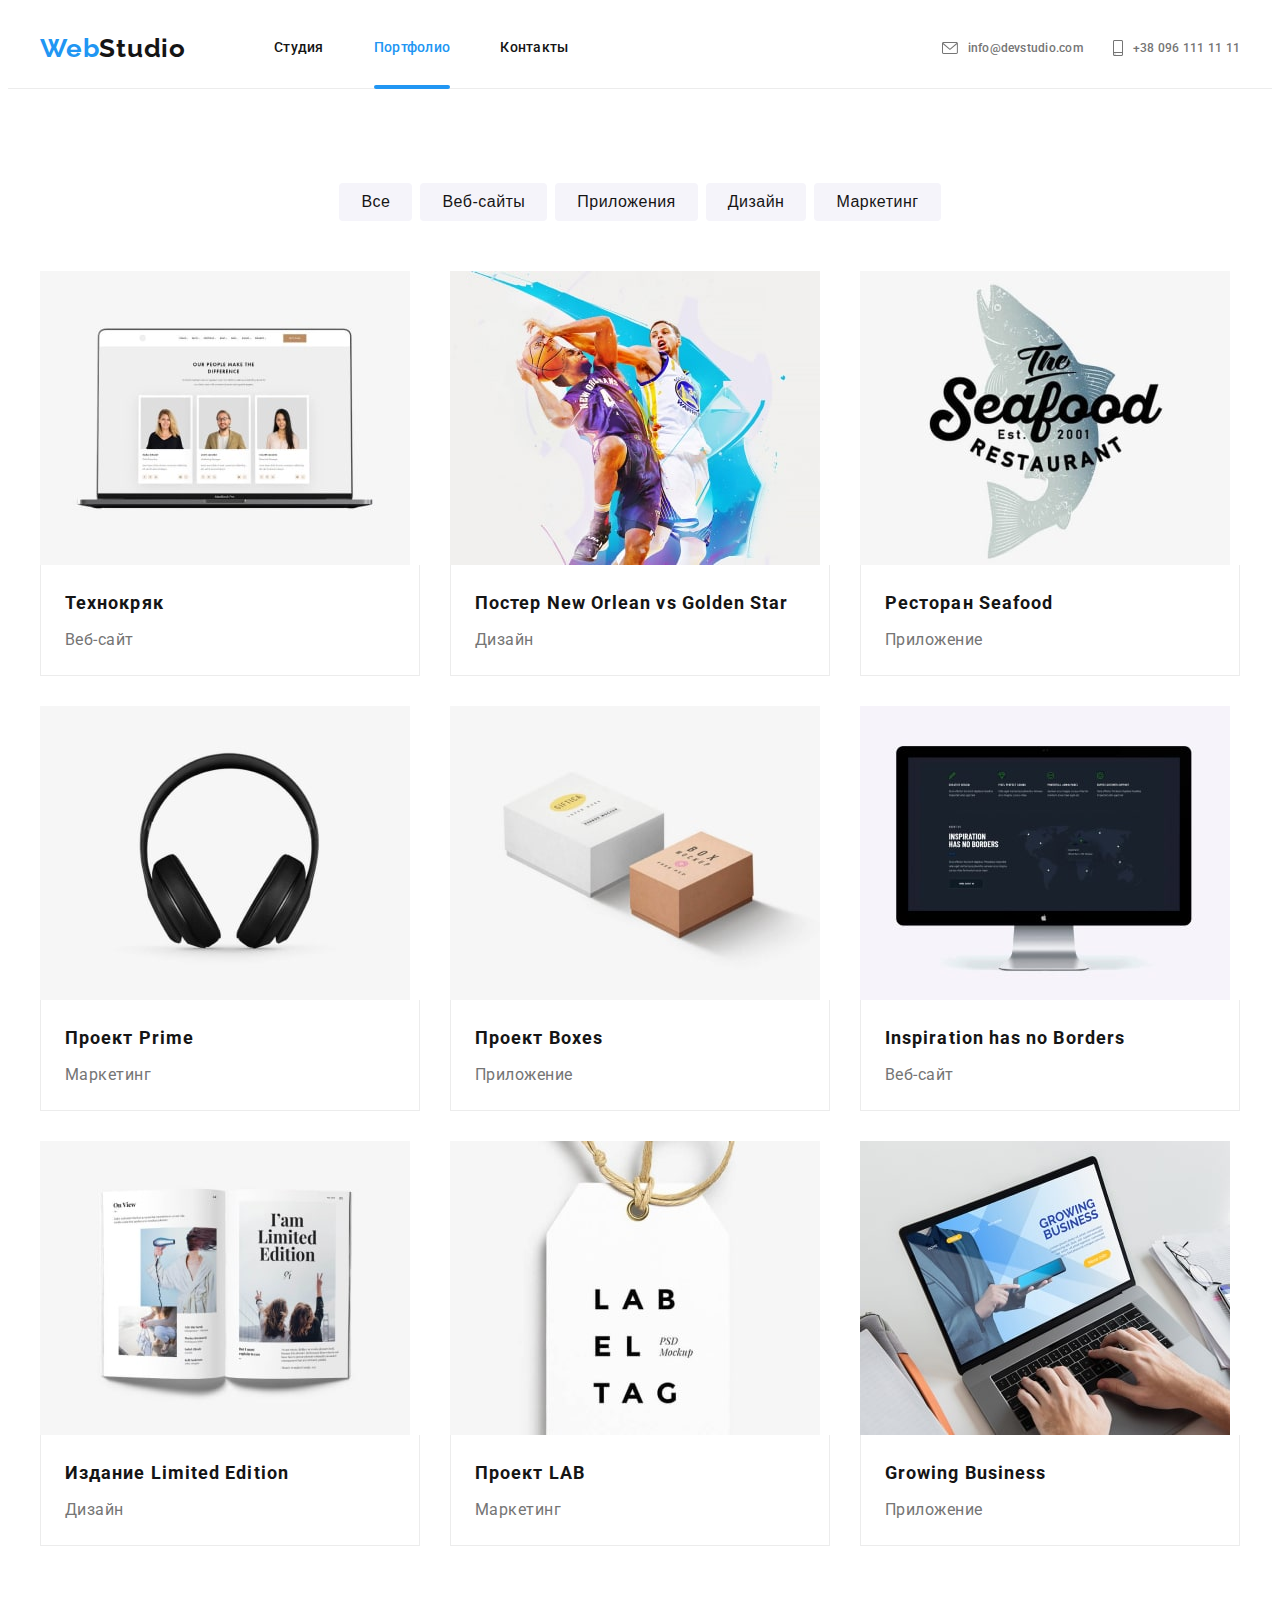
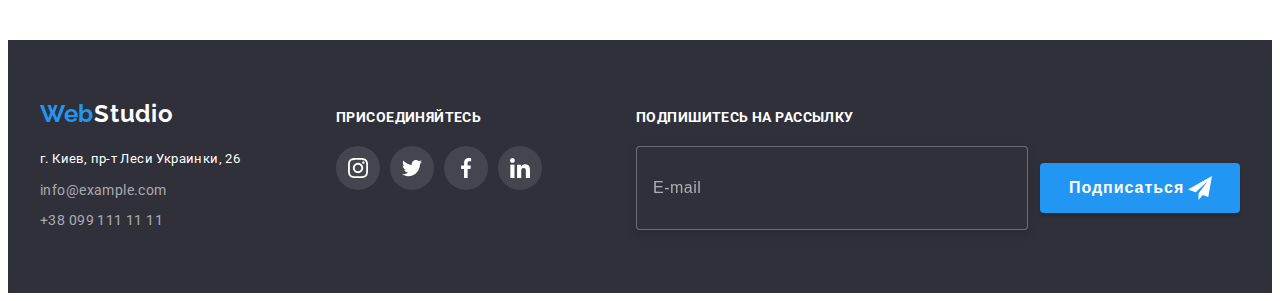
==== commit 90a9e427: "hw08 fin" ====
--- a/portfolio.html
+++ b/portfolio.html
@@ -89,7 +89,7 @@
                   >
                 </li>
                 <li class="mob-menu-nav-item">
-                  <a href="./portfolio.html" class="mob-menu-nav-link"
+                  <a href="./portfolio.html" class="mob-menu-nav-link mob-menu-current"
                     >Портфолио</a
                   >
                 </li>
--- a/css/main.min.css
+++ b/css/main.min.css
@@ -1 +1 @@
-p,h1,h2,h3,h4,h5,h6{margin:0}ul{margin:0;padding-left:0}address{font-style:normal}a{color:currentColor}body{font-family:var(--main-font)}img{display:block;max-width:100%;height:auto}.list{list-style:none}.container{max-width:1200px;margin-left:auto;margin-right:auto;padding-left:15px;padding-right:15px}@media screen and (min-width: 480px){.container{max-width:480px}}@media screen and (min-width: 768px){.container{max-width:768px}}@media screen and (min-width: 1200px){.container{max-width:1200px}}.section{padding-top:60px;padding-bottom:60px}@media screen and (min-width: 1200px){.section{padding-top:94px;padding-bottom:94px}}.section__title{font-weight:700;font-size:28px;line-height:1.18;text-align:center;letter-spacing:.03em;color:#212121;margin-bottom:30px}@media screen and (min-width: 1200px){.section__title{font-size:36px;line-height:1.17;margin-bottom:50px}}.backdrop{padding:93px 15px;position:fixed;top:0;left:0;width:100%;height:100%;background:rgba(0,0,0,.2);transition:opacity 250ms cubic-bezier(0.4, 0, 0.2, 1),visibility 250ms cubic-bezier(0.4, 0, 0.2, 1)}@media screen and (min-width: 768px){.backdrop{padding:208px 159px}}@media screen and (min-width: 1200px){.backdrop{padding:0}}.backdrop.is-hidden{opacity:0;pointer-events:none;visibility:hidden}.backdrop.is-hidden .modal{transform:translate(-50%, -50%) scale(0)}.modal{position:relative;transition:transform 250ms cubic-bezier(0.4, 0, 0.2, 1);background-color:#fff}@media screen and (min-width: 1200px){.modal{position:absolute;top:50%;left:50%;transform:translate(-50%, -50%) scale(1);transition:transform 250ms cubic-bezier(0.4, 0, 0.2, 1);width:528px;min-height:581px;background-color:#fff;border-radius:5px;padding:40px}}.modal-field{margin-bottom:10px}.modal-field-coment{margin-bottom:20px}.modal-titel{font-weight:700;font-size:20px;line-height:1.15;text-align:center;letter-spacing:.03em;color:#212121;margin-bottom:12px}.modal-input{width:100%;height:40px;border:1px solid rgba(33,33,33,.2);border-radius:4px;margin-top:4px;padding-left:42px;outline:rgba(0,0,0,0);transition:border 250ms cubic-bezier(0.4, 0, 0.2, 1)}.modal-input:focus{border:1px solid #2196f3}.modal-input:focus+.input-icon{fill:var(--accent-color)}.modal-coment{display:block;width:100%;height:120px;margin-top:4px;border:1px solid rgba(33,33,33,.2);border-radius:4px;resize:none;padding:12px 16px;outline:rgba(0,0,0,0);transition:border 250ms cubic-bezier(0.4, 0, 0.2, 1)}.modal-coment:focus{border:1px solid #2196f3}.modal-coment::placeholder{font-size:12px;line-height:1.17;letter-spacing:.01em;color:rgba(117,117,117,.5)}.modal-close{width:18px;height:18px;fill:#000;display:flex;align-items:center;justify-content:center;transition:fill 250ms cubic-bezier(0.4, 0, 0.2, 1)}.modal-button{font-weight:700;font-size:16px;line-height:1.88;display:flex;align-items:center;text-align:center;letter-spacing:.06em;color:var(--primary-white-color);background-color:var(--accent-color);display:block;margin:30px auto 0;box-shadow:0px 4px 4px rgba(0,0,0,.15);border-radius:4px;border-width:0;padding:10px 32px;cursor:pointer}.modal-button-close{position:absolute;right:8px;top:8px;width:30px;height:30px;background-color:rgba(0,0,0,0);color:#000;border-radius:50%;border:1px solid rgba(0,0,0,.1);cursor:pointer}.modal-button-close:hover .modal-close,.modal-button-close:focus .modal-close{fill:var(--accent-color)}.input-wrap{position:relative}.input-icon{position:absolute;left:12px;top:50%;transform:translateY(-50%);transition:fill 250ms cubic-bezier(0.4, 0, 0.2, 1)}.label-name{font-size:12px;line-height:1.17;letter-spacing:.01em;color:var(--primary-grey-color)}.check-text{display:flex;align-items:center;justify-content:center;font-size:14px;line-height:1.71;letter-spacing:.03em;color:#757575}.check-text span{display:flex;align-items:center;justify-content:center;border:1px solid #212121;border-radius:2px;width:16px;height:15px;margin-right:8px;transition:background-color 250ms cubic-bezier(0.4, 0, 0.2, 1),fill 250ms cubic-bezier(0.4, 0, 0.2, 1)}.modal-checkbox:checked+.check-text span{background-color:var(--accent-color);border:none}.modal-checkbox:focus+.check-text span{border-color:var(--accent-color)}.check-icon{fill:rgba(0,0,0,0)}.modal-checkbox:checked+.check-text .check-icon{fill:var(--primary-white-color)}.check-link{font-size:14px;line-height:1.71;letter-spacing:.03em;text-decoration-line:underline;color:var(--accent-color)}.menu__logo{font-family:var(--second-font);color:var(--primary-text-color);font-weight:700;font-size:24px;line-height:1.16;letter-spacing:.03em;text-decoration:none;font-weight:700;letter-spacing:.03em;margin-right:93px}@media screen and (min-width: 1200px){.menu__logo{font-size:26px;line-height:1.19;letter-spacing:.03em}}.menu__logo-web{color:var(--accent-color)}.visually-hidden{position:absolute;white-space:nowrap;width:1px;height:1px;overflow:hidden;border:0;padding:0;clip:rect(0 0 0 0);clip-path:inset(50%);margin:-1px}:root{--primary-text-color: rgba(21, 21, 21, 1);--primary-white-color: #ffffff;--accent-color: #2196F3;--primary-grey-color: #757575;--primary-icon-color: #AFB1B8;--main-font: Roboto, sans-serif;--second-font: Raleway, cursive}.header{background-color:var(--primary-white-color);border-bottom:1px solid #ececec}@media screen and (min-width: 480px){.header .container{display:flex}}@media screen and (min-width: 1200px){.header .container{flex-direction:column}}.menu{display:flex;align-items:center;width:100%}.menu-open{margin-left:auto;background-color:rgba(0,0,0,0);border:none;width:40px;height:40px;padding:0;margin-top:10px;margin-bottom:10px}@media screen and (min-width: 768px){.menu-open{display:none}}@media screen and (min-width: 1200px){.menu-open{display:none}}.modal-menu-open{width:100%;fill:#000;transition:fill 250ms cubic-bezier(0.4, 0, 0.2, 1),visibility 250ms cubic-bezier(0.4, 0, 0.2, 1)}.modal-menu-open:hover,.modal-menu-open:focus{fill:var(--accent-color)}.mob-menu{position:fixed;z-index:2;width:100%;height:100%;background-color:#fff;top:0;left:0%;padding-top:10px;padding-bottom:48px;display:flex;flex-direction:column;justify-content:space-between;padding-left:40px;transform:translateX(100%);transition:transform 250ms cubic-bezier(0.4, 0, 0.2, 1),visibility 250ms cubic-bezier(0.4, 0, 0.2, 1)}.mob-menu.is-hidden{transform:translateX(0%)}.menu-close{display:block;margin-left:auto;background-color:rgba(0,0,0,0);border:none;padding:0;margin-bottom:2px}.mob-menu-nav-item{margin-bottom:25px}@media screen and (min-width: 420px){.mob-menu-nav-item{margin-bottom:32px}}.mob-menu-nav-link{font-weight:500;font-size:28px;line-height:1.81;letter-spacing:.02em;color:#212121;text-decoration:none;transition:color 250ms cubic-bezier(0.4, 0, 0.2, 1),visibility 250ms cubic-bezier(0.4, 0, 0.2, 1)}@media screen and (min-width: 420px){.mob-menu-nav-link{font-size:40px;line-height:1.18}}.mob-menu-nav-link:hover,.mob-menu-nav-link:focus{color:var(--accent-color)}.mob-menu-cont{margin-bottom:64px}.mob-menu-cont-item{margin-bottom:32px}.mob-menu-tel-link{font-weight:500;font-size:24px;line-height:1.77;letter-spacing:.02em;color:#2196f3;text-decoration:none}@media screen and (min-width: 420px){.mob-menu-tel-link{font-size:34px;line-height:1.25}}.mob-menu-post-link{font-weight:500;font-size:17px;line-height:1.63;letter-spacing:.02em;color:#757575;text-decoration:none}@media screen and (min-width: 420px){.mob-menu-post-link{font-size:24px;line-height:1.16}}.mob-menu-soc{display:flex;gap:10px}.mob-menu-soc-link{font-weight:500;font-size:10px;line-height:1.83;letter-spacing:.02em;color:#2196f3;text-decoration:none}@media screen and (min-width: 457px){.mob-menu-soc-link{font-size:18px;line-height:1.22}}.i{margin-right:10px;border:none;transform:rotate(90deg);color:rgba(33,33,33,.2)}.navigation{display:none;font-weight:500;font-size:14px;line-height:1.14;letter-spacing:.02em;color:var(--primary-text-color)}@media screen and (min-width: 768px){.navigation{display:flex;align-items:baseline}}@media screen and (min-width: 1200px){.navigation{display:flex}}.navigation .navigation__item{margin-right:50px}.navigation .navigation__item:last-child{margin-right:0}.navigation__link{display:block;color:var(--primary-text-color);text-decoration:none;padding-top:32px;padding-bottom:32px;transition:color 250ms cubic-bezier(0.4, 0, 0.2, 1),visibility 250ms cubic-bezier(0.4, 0, 0.2, 1)}.navigation__link:hover,.navigation__link:focus{color:var(--accent-color)}.navigation__link--current{position:relative;color:var(--accent-color)}.navigation__link--current::after{content:"";position:absolute;width:100%;height:4px;border-radius:2px;background-color:var(--accent-color);left:0;bottom:-1px}.contact{display:none;margin-left:auto}@media screen and (min-width: 768px){.contact{display:flex;flex-wrap:wrap;gap:30px;margin-left:84px}}@media screen and (min-width: 1200px){.contact{display:flex;margin-left:auto}}.contact__link{display:block;font-weight:500;font-size:14px;line-height:1.14;letter-spacing:.02em;color:var(--primary-grey-color);text-decoration:none;margin-left:auto;padding-top:32px;padding-bottom:32px;display:flex;align-items:center;transition:color 250ms cubic-bezier(0.4, 0, 0.2, 1),visibility 250ms cubic-bezier(0.4, 0, 0.2, 1)}@media screen and (min-width: 768px){.contact__link{padding-top:0;padding-bottom:0;font-size:12px;line-height:1.17}}@media screen and (min-width: 1200px){.contact__link{padding-top:32px;padding-bottom:32px}}.contact__link:hover,.contact__link:focus{color:var(--accent-color)}.contact .item:last-child{margin-right:0}.contact__icon{fill:currentColor;margin-right:10px;align-items:center;transition:fill 2500ms cubic-bezier(0.4, 0, 0.2, 1),visibility 250ms cubic-bezier(0.4, 0, 0.2, 1)}.contact__icon:hover{fill:var(--accent-color)}.contact__icon:focus{fill:var(--accent-color)}.hero{max-width:1600px;margin-left:auto;margin-right:auto;background-color:#2f303a;padding:118px 60px;background-image:linear-gradient(to right, rgba(47, 48, 58, 0.4), rgba(47, 48, 58, 0.4)),url(../img/bg-img-tel-min.jpg);background-repeat:no-repeat;background-position:center;background-size:cover}@media(min-device-pixel-ratio: 2),(min-resolution: 192dpi),(min-resolution: 2dppx){.hero{background-image:linear-gradient(to right, rgba(47, 48, 58, 0.4), rgba(47, 48, 58, 0.4)),url(../img/bg-img-tel-2x.jpg)}}@media screen and (min-width: 768px){.hero{background-image:linear-gradient(to right, rgba(47, 48, 58, 0.4), rgba(47, 48, 58, 0.4)),url(../img/bg-img-tablet-min.jpg)}}@media screen and (min-width: 768px)and (min-device-pixel-ratio: 2),screen and (min-width: 768px)and (min-resolution: 192dpi),screen and (min-width: 768px)and (min-resolution: 2dppx){.hero{background-image:linear-gradient(to right, rgba(47, 48, 58, 0.4), rgba(47, 48, 58, 0.4)),url(../img/bg-img-tab-2x.jpg)}}@media screen and (min-width: 1200px){.hero{padding-top:200px;padding-bottom:200px;background-image:linear-gradient(to right, rgba(47, 48, 58, 0.4), rgba(47, 48, 58, 0.4)),url(../img/Img17-des.jpg)}}@media screen and (min-width: 1200px)and (min-device-pixel-ratio: 2),screen and (min-width: 1200px)and (min-resolution: 192dpi),screen and (min-width: 1200px)and (min-resolution: 2dppx){.hero{background-image:linear-gradient(to right, rgba(47, 48, 58, 0.4), rgba(47, 48, 58, 0.4)),url(../img/bg-img-des-2x.jpg)}}.hero__title{font-weight:900;font-size:24px;line-height:1.62;text-align:center;letter-spacing:.06em;text-transform:uppercase;color:var(--primary-white-color);max-width:360px;margin-right:auto;margin-left:auto}@media screen and (min-width: 768px){.hero__title{max-width:360px}}@media screen and (min-width: 1200px){.hero__title{font-size:44px;line-height:1.36;max-width:696px}}.hero__button{font-weight:700;font-size:16px;line-height:1.88;display:flex;align-items:center;text-align:center;letter-spacing:.06em;color:var(--primary-white-color);background-color:var(--accent-color);display:block;margin:30px auto 0;box-shadow:0px 4px 4px rgba(0,0,0,.15);border-radius:4px;border-width:0;padding:10px 32px;cursor:pointer}.features{display:flex;flex-wrap:wrap;gap:30px}.features__item{width:100%}@media screen and (min-width: 768px){.features__item{width:calc((100% - 30px)/2)}}@media screen and (min-width: 1200px){.features__item{width:calc((100% - 90px)/4)}}.features__title{margin-bottom:10px;font-weight:700;font-size:14px;line-height:1.14;text-align:center;letter-spacing:.03em;text-transform:uppercase;color:#212121}@media screen and (min-width: 768px){.features__title{text-align:start}}.features__text{font-size:14px;line-height:1.71;letter-spacing:.03em;color:var(--primary-grey-color)}.features__box{background:#f5f4fa;border-radius:4px;display:flex;width:100%;height:120px;align-items:center;justify-content:center;margin-bottom:30px}.work{display:none}@media screen and (min-width: 1200px){.work{display:flex;margin-top:50px}}.work__item{margin-right:30px;position:relative}.work__item:last-child{margin-right:0}.work__img-title{display:flex;align-items:center;justify-content:center;position:absolute;width:100%;height:70px;background:rgba(47,48,58,.8);font-weight:700;font-size:14px;line-height:1.14;letter-spacing:.03em;text-transform:uppercase;color:#fff;bottom:0}.section--no-pading-top{padding-top:0;display:none}@media screen and (min-width: 1200px){.section--no-pading-top{display:flex}}.section__team--another-bg{background-color:#f5f4fa}.team__list{display:flex;flex-wrap:wrap;gap:30px}.team__link{background-color:var(--primary-white-color);box-shadow:0px 1px 3px rgba(0,0,0,.12),0px 1px 1px rgba(0,0,0,.14),0px 2px 1px rgba(0,0,0,.2);border-radius:0px 0px 4px 4px;margin-right:auto;margin-left:auto}@media screen and (min-width: 768px){.team__link{width:calc((100% - 30px)/2)}}@media screen and (min-width: 1200px){.team__link{width:calc((100% - 90px)/4)}}.team__title{font-weight:700;font-size:28px;line-height:1.18;text-align:center;letter-spacing:.03em;color:#212121;margin-bottom:30px}@media screen and (min-width: 1200px){.team__title{font-size:36px;line-height:1.17;margin-bottom:50px}}.team__name{font-weight:500;font-size:16px;line-height:1.19;text-align:center;letter-spacing:.03em;color:var(--primary-text-color);margin-bottom:10px}.team__text{font-size:16px;line-height:1.19;text-align:center;letter-spacing:.03em;color:var(--primary-grey-color);margin-bottom:16px}.team__soc{display:flex;justify-content:center;gap:10px}.team__soc-link{width:44px;height:44px;border-radius:50%;background-color:var(--primary-white-color);display:flex;align-items:center;justify-content:center;color:var(--primary-icon-color);transition:color 250ms cubic-bezier(0.4, 0, 0.2, 1),visibility 250ms cubic-bezier(0.4, 0, 0.2, 1),background-color 250ms cubic-bezier(0.4, 0, 0.2, 1)}.team__soc-link:hover{background-color:var(--accent-color);color:var(--primary-white-color)}.team__soc-link:focus{background-color:var(--accent-color);color:var(--primary-white-color)}.team__soc-icon{fill:currentColor}.team__name-text{padding-top:30px;padding-bottom:30px}.customers{display:flex;flex-wrap:wrap;gap:30px}.customers__item{width:calc((100% - 30px)/2);height:92px}@media screen and (min-width: 768px){.customers__item{width:calc((100% - 60px)/3)}}@media screen and (min-width: 1200px){.customers__item{width:calc((100% - 150px)/6)}}.customers__icon{fill:currentColor}.customers__link{width:100%;height:100%;display:flex;align-items:center;justify-content:center;border:1px solid #afb1b8;border-radius:4px;color:#afb1b8;transition:color 250ms cubic-bezier(0.4, 0, 0.2, 1),visibility 250ms cubic-bezier(0.4, 0, 0.2, 1),border 250ms cubic-bezier(0.4, 0, 0.2, 1)}.customers__link:hover,.customers__link:focus{color:var(--accent-color);border:1px solid #2196f3}.footer{background:#2f303a;padding-bottom:60px;padding-top:60px;flex-wrap:wrap}@media screen and (min-width: 768px){.footer .container{display:flex;flex-wrap:wrap;align-items:baseline;justify-content:space-around}}@media screen and (min-width: 1200px){.footer .container{display:flex;align-items:baseline}}.footer-nav{margin-bottom:9px}.footer-contacts{margin-bottom:6px}.footer-contacts:last-child{margin-bottom:0}.footer-soc{margin-top:60px;text-align:center;margin-bottom:60px}@media screen and (min-width: 768px){.footer-soc{margin-bottom:0;margin-top:0}}@media screen and (min-width: 1200px){.footer-soc{margin-right:0;margin-left:0;margin-bottom:0;text-align:start}}.footer-soc-title{font-weight:700;font-size:14px;line-height:1.14;letter-spacing:.03em;text-transform:uppercase;color:var(--primary-white-color);margin-bottom:20px}.footer-soc-list{display:inline-flex;gap:10px}.footer-soc-link{width:44px;height:44px;border-radius:50%;background:rgba(255,255,255,.1);display:flex;align-items:center;justify-content:center;color:var(--primary-white-color)}.footer-soc-icon{width:20px;height:20px;display:flex;align-items:center;justify-content:center;fill:currentColor}.footer-addres{margin-top:20px}.footer-addres-nav{font-size:13px;line-height:1.71;text-align:center;letter-spacing:.03em;color:var(--primary-white-color);text-decoration:none;cursor:default;transition:color 250ms cubic-bezier(0.4, 0, 0.2, 1),visibility 250ms cubic-bezier(0.4, 0, 0.2, 1)}.footer-addres-nav:hover,.footer-addres-nav:focus{color:var(--accent-color)}.footer-addres-contacts{font-size:14px;line-height:1.71;letter-spacing:.03em;text-align:center;color:rgba(255,255,255,.6);text-decoration:none;cursor:default;transition:color 250ms cubic-bezier(0.4, 0, 0.2, 1),visibility 250ms cubic-bezier(0.4, 0, 0.2, 1)}.footer-addres-contacts:hover,.footer-addres-contacts:focus{color:var(--accent-color)}@media screen and (min-width: 768px){.footer-subscribe{margin-left:auto;margin-right:auto}}@media screen and (min-width: 1200px){.footer-subscribe{margin-left:94px}}.footer-subscribe-title{font-weight:700;font-size:14px;line-height:1.14;letter-spacing:.03em;text-align:center;text-transform:uppercase;color:#fff;margin-bottom:20px}@media screen and (min-width: 1200px){.footer-subscribe-title{text-align:start}}.footer-subscribe-icon{position:absolute;fill:var(--primary-white-color);right:28px;top:50%;transform:translateY(-50%)}.footer-wrap{display:flex;align-items:center;flex-wrap:wrap;gap:20px}@media screen and (min-width: 1200px){.footer-wrap{flex-wrap:nowrap;gap:12px}}.footer-input{width:100%;height:50px;border:1px solid rgba(255,255,255,.3);filter:drop-shadow(0px 4px 4px rgba(0, 0, 0, 0.15));border-radius:4px;background-color:#2f303a;padding:16px;color:var(--primary-white-color)}@media screen and (min-width: 1200px){.footer-input{width:358px}}.footer-input::checked{border:none}.footer-input::placeholder{font-size:16px;line-height:1.25;display:flex;align-items:center;letter-spacing:.03em;color:rgba(255,255,255,.6)}.footer-button{position:relative;width:200px;height:50px;font-weight:700;font-size:16px;line-height:1.88;display:flex;align-items:center;text-align:center;letter-spacing:.06em;color:var(--primary-white-color);background-color:var(--accent-color);display:block;box-shadow:0px 4px 4px rgba(0,0,0,.15);border-radius:4px;border-width:0;padding:10px 62px 10px 29px;cursor:pointer;margin-left:auto;margin-right:auto}@media screen and (min-width: 1200px){.footer-button{margin-right:0;margin-left:0}}.footer-item-link{width:100%;height:100%;display:flex;align-items:center;justify-content:center;border-radius:50%;transition:background-color 250ms cubic-bezier(0.4, 0, 0.2, 1),visibility 250ms cubic-bezier(0.4, 0, 0.2, 1)}.footer-item-link:hover,.footer-item-link:focus{background-color:var(--accent-color)}.footer-nav-soc{flex-wrap:wrap;text-align:center}@media screen and (min-width: 768px){.footer-nav-soc{text-align:center;margin-bottom:60px}}@media screen and (min-width: 1200px){.footer-nav-soc{margin-left:0;margin-right:70px;text-align:start}}.logo-footer{font-family:var(--second-font);color:var(--primary-white-color);text-decoration:none;cursor:default;font-weight:700;font-size:24px;line-height:1.16;text-align:center;letter-spacing:.03em}.logo-footer-web{color:var(--accent-color)}.portfolio{background-color:var(--primary-white-color);width:1200px;padding-left:15px;padding-right:15px;margin-left:auto;margin-right:auto}.filter{margin-bottom:40px;display:flex;justify-content:start;flex-wrap:wrap;gap:15px 8px}@media screen and (min-width: 768px){.filter{justify-content:center;margin-bottom:30px}}@media screen and (min-width: 1200px){.filter{justify-content:center;margin-bottom:50px}}.filter .item:last-child{margin-right:0}.filter-button{font-style:normal;font-weight:500;font-size:16px;line-height:1.62;text-align:center;letter-spacing:.03em;color:var(--primary-text-color);background-color:#f5f4fa;text-decoration:none;width:max-content;cursor:pointer;border:none;border-radius:4px;padding:6px 22px;transition:color 250ms cubic-bezier(0.4, 0, 0.2, 1),background-color 250ms cubic-bezier(0.4, 0, 0.2, 1),visibility 250ms cubic-bezier(0.4, 0, 0.2, 1),box-shadow 250ms cubic-bezier(0.4, 0, 0.2, 1)}.filter-button:hover,.filter-button:focus{box-shadow:0px 3px 1px rgba(0,0,0,.1),0px 1px 2px rgba(0,0,0,.08),0px 2px 2px rgba(0,0,0,.12);color:var(--primary-white-color);background-color:var(--accent-color)}.portfolio-list{position:relative}@media screen and (min-width: 768px){.portfolio-list{width:calc((100% - 30px)/2)}}@media screen and (min-width: 1200px){.portfolio-list{width:calc((100% - 60px)/3)}}.portfolio-list:nth-child(3n){margin-right:0}.portfolio-list:nth-last-child(-n+3){margin-bottom:0}.portfolio-img{display:flex;flex-wrap:wrap;gap:30px}.portfolio-img-link{display:flex;flex-direction:column;height:100%;text-decoration:none;transition:box-shadow 250ms cubic-bezier(0.4, 0, 0.2, 1)}.portfolio-img-link:hover .portfolio-img-top-text{transform:translateY(0)}.portfolio-img-link:focus .portfolio-img-top-text{transform:translateY(0)}.portfolio-img-link:hover,.portfolio-img-link:focus{box-shadow:0px 1px 1px rgba(0,0,0,.12),0px 4px 4px rgba(0,0,0,.06),1px 4px 6px rgba(0,0,0,.16)}.portfolio-img-wrap{position:relative;overflow:hidden}.portfolio-item{font-style:normal;font-weight:700;font-size:18px;line-height:2;letter-spacing:.06em;color:var(--primary-text-color);margin-bottom:4px}.portfolio-text{font-size:16px;line-height:1.88;letter-spacing:.03em;color:var(--primary-grey-color)}.div-item-text{flex-grow:1;padding-top:20px;border-bottom:1px solid #ececec;border-left:1px solid #ececec;border-right:1px solid #ececec;padding-bottom:20px;padding-left:24px;padding-right:24px}.portfolio-img-top-text{position:absolute;top:0;left:0;height:100%;font-weight:400;font-size:18px;line-height:1.56;letter-spacing:.03em;color:#fff;padding:63px 24px;background:rgba(33,150,243,.9);transform:translateY(100%);transition:transform 250ms cubic-bezier(0.4, 0, 0.2, 1);overflow:auto}/*# sourceMappingURL=main.min.css.map */+p,h1,h2,h3,h4,h5,h6{margin:0}ul{margin:0;padding-left:0}address{font-style:normal}a{color:currentColor}body{font-family:var(--main-font)}img{display:block;max-width:100%;height:auto}.list{list-style:none}.container{max-width:1200px;margin-left:auto;margin-right:auto;padding-left:15px;padding-right:15px}@media screen and (min-width: 480px){.container{max-width:480px}}@media screen and (min-width: 768px){.container{max-width:768px}}@media screen and (min-width: 1200px){.container{max-width:1200px}}.section{padding-top:60px;padding-bottom:60px}@media screen and (min-width: 1200px){.section{padding-top:94px;padding-bottom:94px}}.section__title{font-weight:700;font-size:28px;line-height:1.18;text-align:center;letter-spacing:.03em;color:#212121;margin-bottom:30px}@media screen and (min-width: 1200px){.section__title{font-size:36px;line-height:1.17;margin-bottom:50px}}.backdrop{padding:93px 15px;position:fixed;top:0;left:0;width:100%;height:100%;background:rgba(0,0,0,.2);transition:opacity 250ms cubic-bezier(0.4, 0, 0.2, 1),visibility 250ms cubic-bezier(0.4, 0, 0.2, 1)}@media screen and (min-width: 768px){.backdrop{padding:208px 159px}}@media screen and (min-width: 1200px){.backdrop{padding:0}}.backdrop.is-hidden{opacity:0;pointer-events:none;visibility:hidden}.backdrop.is-hidden .modal{transform:translate(-50%, -50%) scale(0)}.modal{position:relative;transition:transform 250ms cubic-bezier(0.4, 0, 0.2, 1);background-color:#fff;padding:40px}@media screen and (min-width: 1200px){.modal{position:absolute;top:50%;left:50%;transform:translate(-50%, -50%) scale(1);transition:transform 250ms cubic-bezier(0.4, 0, 0.2, 1);width:528px;min-height:581px;background-color:#fff;border-radius:5px;padding:40px}}.modal-field{margin-bottom:10px}.modal-field-coment{margin-bottom:20px}.modal-titel{font-weight:700;font-size:20px;line-height:1.5;text-align:center;letter-spacing:.03em;color:#212121}.modal-input{width:100%;height:40px;border:1px solid rgba(33,33,33,.2);border-radius:4px;margin-top:4px;padding-left:42px;outline:rgba(0,0,0,0);transition:border 250ms cubic-bezier(0.4, 0, 0.2, 1)}.modal-input:focus{border:1px solid #2196f3}.modal-input:focus+.input-icon{fill:var(--accent-color)}.modal-coment{display:block;width:100%;height:120px;margin-top:4px;border:1px solid rgba(33,33,33,.2);border-radius:4px;resize:none;padding:12px 16px;outline:rgba(0,0,0,0);transition:border 250ms cubic-bezier(0.4, 0, 0.2, 1)}.modal-coment:focus{border:1px solid #2196f3}.modal-coment::placeholder{font-size:12px;line-height:1.17;letter-spacing:.01em;color:rgba(117,117,117,.5)}.modal-close{width:18px;height:18px;fill:#000;display:flex;align-items:center;justify-content:center;transition:fill 250ms cubic-bezier(0.4, 0, 0.2, 1)}.modal-button{font-weight:700;font-size:16px;line-height:1.88;display:flex;align-items:center;text-align:center;letter-spacing:.06em;color:var(--primary-white-color);background-color:var(--accent-color);display:block;margin:30px auto 0;box-shadow:0px 4px 4px rgba(0,0,0,.15);border-radius:4px;border-width:0;padding:10px 32px;cursor:pointer}.modal-button-close{position:absolute;right:8px;top:8px;width:30px;height:30px;background-color:rgba(0,0,0,0);color:#000;border-radius:50%;border:1px solid rgba(0,0,0,.1);cursor:pointer}.modal-button-close:hover .modal-close,.modal-button-close:focus .modal-close{fill:var(--accent-color)}.input-wrap{position:relative}.input-icon{position:absolute;left:12px;top:50%;transform:translateY(-50%);transition:fill 250ms cubic-bezier(0.4, 0, 0.2, 1)}.label-name{font-size:12px;line-height:1.17;letter-spacing:.01em;color:var(--primary-grey-color)}.check-text{display:flex;align-items:center;justify-content:center;font-size:7px;line-height:1.8;letter-spacing:.03em;color:#757575}@media screen and (min-width: 480px){.check-text{font-size:12px;line-height:1.17}}@media screen and (min-width: 768px){.check-text{font-size:11px;line-height:1.17}}@media screen and (min-width: 780px){.check-text{font-size:12px;line-height:1.17}}.check-text span{display:flex;align-items:center;justify-content:center;border:1px solid #212121;border-radius:2px;width:16px;height:15px;margin-right:8px;transition:background-color 250ms cubic-bezier(0.4, 0, 0.2, 1),fill 250ms cubic-bezier(0.4, 0, 0.2, 1)}.modal-checkbox:checked+.check-text span{background-color:var(--accent-color);border:none}.modal-checkbox:focus+.check-text span{border-color:var(--accent-color)}.check-icon{fill:rgba(0,0,0,0)}.modal-checkbox:checked+.check-text .check-icon{fill:var(--primary-white-color)}.check-link{font-size:14px;line-height:1.71;letter-spacing:.03em;text-decoration-line:underline;color:var(--accent-color)}.menu__logo{font-family:var(--second-font);color:var(--primary-text-color);font-weight:700;font-size:24px;line-height:1.16;letter-spacing:.03em;text-decoration:none;font-weight:700;letter-spacing:.03em}@media screen and (min-width: 768px){.menu__logo{margin-right:88px}}@media screen and (min-width: 1200px){.menu__logo{font-size:26px;line-height:1.19;letter-spacing:.03em}}.menu__logo-web{color:var(--accent-color)}.visually-hidden{position:absolute;white-space:nowrap;width:1px;height:1px;overflow:hidden;border:0;padding:0;clip:rect(0 0 0 0);clip-path:inset(50%);margin:-1px}:root{--primary-text-color: rgba(21, 21, 21, 1);--primary-white-color: #ffffff;--accent-color: #2196F3;--primary-grey-color: #757575;--primary-icon-color: #AFB1B8;--main-font: Roboto, sans-serif;--second-font: Raleway, cursive}.header{background-color:var(--primary-white-color);border-bottom:1px solid #ececec}@media screen and (min-width: 480px){.header .container{display:flex;flex-direction:column}}@media screen and (min-width: 1200px){.header .container{flex-direction:column}}.menu{display:flex;align-items:center;width:100%}.menu-open{margin-left:auto;background-color:rgba(0,0,0,0);border:none;width:40px;height:40px;padding:0;margin-top:10px;margin-bottom:10px}@media screen and (min-width: 768px){.menu-open{display:none}}@media screen and (min-width: 1200px){.menu-open{display:none}}.modal-menu-open{width:100%;fill:#000;transition:fill 250ms cubic-bezier(0.4, 0, 0.2, 1),visibility 250ms cubic-bezier(0.4, 0, 0.2, 1)}.modal-menu-open:hover,.modal-menu-open:focus{fill:var(--accent-color)}.mob-menu{position:fixed;z-index:2;width:100%;height:100%;background-color:#fff;top:0;left:0%;padding-top:10px;padding-bottom:48px;padding-left:40px;transform:translateX(100%);transition:transform 250ms cubic-bezier(0.4, 0, 0.2, 1),visibility 250ms cubic-bezier(0.4, 0, 0.2, 1)}.mob-menu>.container{display:flex;flex-direction:column;justify-content:space-between;height:100%}@media screen and (min-width: 768px){.mob-menu{display:none}}@media screen and (min-width: 1200px){.mob-menu{display:none}}.mob-menu.is-hidden{transform:translateX(0%)}.menu-close{display:block;margin-left:auto;background-color:rgba(0,0,0,0);border:none;padding:0;margin-bottom:2px}.mob-menu-nav-item{margin-bottom:25px}@media screen and (min-width: 420px){.mob-menu-nav-item{margin-bottom:32px}}.mob-menu-nav-link{font-weight:500;font-size:28px;line-height:1.81;letter-spacing:.02em;color:#212121;text-decoration:none;transition:color 250ms cubic-bezier(0.4, 0, 0.2, 1),visibility 250ms cubic-bezier(0.4, 0, 0.2, 1)}@media screen and (min-width: 420px){.mob-menu-nav-link{font-size:40px;line-height:1.18}}.mob-menu-nav-link:hover,.mob-menu-nav-link:focus{color:var(--accent-color)}.mob-menu-cont{margin-bottom:64px}.mob-menu-cont-item{margin-bottom:32px}.mob-menu-tel-link{font-weight:500;font-size:24px;line-height:1.77;letter-spacing:.02em;color:#2196f3;text-decoration:none}@media screen and (min-width: 420px){.mob-menu-tel-link{font-size:34px;line-height:1.25}}.mob-menu-post-link{font-weight:500;font-size:17px;line-height:1.63;letter-spacing:.02em;color:#757575;text-decoration:none}@media screen and (min-width: 420px){.mob-menu-post-link{font-size:24px;line-height:1.16}}.mob-menu-soc{display:flex;gap:10px}.mob-menu-soc-link{font-weight:500;font-size:10px;line-height:1.83;letter-spacing:.02em;color:#2196f3;text-decoration:none}@media screen and (min-width: 457px){.mob-menu-soc-link{font-size:18px;line-height:1.22}}.i{margin-right:10px;border:none;transform:rotate(90deg);color:rgba(33,33,33,.2)}.mob-menu-current{position:relative;color:var(--accent-color)}.navigation{display:none;font-weight:500;font-size:14px;line-height:1.14;letter-spacing:.02em;color:var(--primary-text-color)}@media screen and (min-width: 768px){.navigation{display:flex;align-items:baseline}}@media screen and (min-width: 1200px){.navigation{display:flex}}.navigation .navigation__item{margin-right:50px}.navigation .navigation__item:last-child{margin-right:0}.navigation__link{display:block;color:var(--primary-text-color);text-decoration:none;padding-top:32px;padding-bottom:32px;transition:color 250ms cubic-bezier(0.4, 0, 0.2, 1),visibility 250ms cubic-bezier(0.4, 0, 0.2, 1)}.navigation__link:hover,.navigation__link:focus{color:var(--accent-color)}.navigation__link--current{position:relative;color:var(--accent-color)}.navigation__link--current::after{content:"";position:absolute;width:100%;height:4px;border-radius:2px;background-color:var(--accent-color);left:0;bottom:-1px}.contact{display:none;margin-left:auto}@media screen and (min-width: 768px){.contact{display:flex;flex-direction:column;gap:10px;margin-left:auto}}@media screen and (min-width: 1200px){.contact{display:flex;flex-wrap:wrap;flex-direction:row;align-items:center;gap:30px}}.contact__link{display:block;font-weight:500;font-size:14px;line-height:1.14;letter-spacing:.02em;color:var(--primary-grey-color);text-decoration:none;margin-left:auto;padding-top:32px;padding-bottom:32px;display:flex;align-items:center;transition:color 250ms cubic-bezier(0.4, 0, 0.2, 1),visibility 250ms cubic-bezier(0.4, 0, 0.2, 1)}@media screen and (min-width: 768px){.contact__link{padding-top:0;padding-bottom:0;font-size:12px;line-height:1.17}}@media screen and (min-width: 1200px){.contact__link{padding-top:32px;padding-bottom:32px}}.contact__link:hover,.contact__link:focus{color:var(--accent-color)}.contact .item:last-child{margin-right:0}.contact__icon{fill:currentColor;margin-right:10px;align-items:center;transition:fill 2500ms cubic-bezier(0.4, 0, 0.2, 1),visibility 250ms cubic-bezier(0.4, 0, 0.2, 1)}.contact__icon:hover{fill:var(--accent-color)}.contact__icon:focus{fill:var(--accent-color)}.hero{max-width:1600px;margin-left:auto;margin-right:auto;background-color:#2f303a;padding:118px 0;background-image:linear-gradient(to right, rgba(47, 48, 58, 0.4), rgba(47, 48, 58, 0.4)),url(../img/bg-img-tel-min.jpg);background-repeat:no-repeat;background-position:center;background-size:cover}@media(min-device-pixel-ratio: 2),(min-resolution: 192dpi),(min-resolution: 2dppx){.hero{background-image:linear-gradient(to right, rgba(47, 48, 58, 0.4), rgba(47, 48, 58, 0.4)),url(../img/bg-img-tel-2x.jpg)}}@media screen and (min-width: 768px){.hero{background-image:linear-gradient(to right, rgba(47, 48, 58, 0.4), rgba(47, 48, 58, 0.4)),url(../img/bg-img-tablet-min.jpg)}}@media screen and (min-width: 768px)and (min-device-pixel-ratio: 2),screen and (min-width: 768px)and (min-resolution: 192dpi),screen and (min-width: 768px)and (min-resolution: 2dppx){.hero{background-image:linear-gradient(to right, rgba(47, 48, 58, 0.4), rgba(47, 48, 58, 0.4)),url(../img/bg-img-tab-2x.jpg)}}@media screen and (min-width: 1200px){.hero{padding-top:200px;padding-bottom:200px;background-image:linear-gradient(to right, rgba(47, 48, 58, 0.4), rgba(47, 48, 58, 0.4)),url(../img/Img17-des.jpg)}}@media screen and (min-width: 1200px)and (min-device-pixel-ratio: 2),screen and (min-width: 1200px)and (min-resolution: 192dpi),screen and (min-width: 1200px)and (min-resolution: 2dppx){.hero{background-image:linear-gradient(to right, rgba(47, 48, 58, 0.4), rgba(47, 48, 58, 0.4)),url(../img/bg-img-des-2x.jpg)}}.hero__title{font-weight:900;font-size:24px;line-height:1.62;text-align:center;letter-spacing:.06em;text-transform:uppercase;color:var(--primary-white-color);max-width:360px;margin-right:auto;margin-left:auto}@media screen and (min-width: 768px){.hero__title{max-width:360px}}@media screen and (min-width: 1200px){.hero__title{font-size:44px;line-height:1.36;max-width:696px}}.hero__button{font-weight:700;font-size:16px;line-height:1.88;display:flex;align-items:center;text-align:center;letter-spacing:.06em;color:var(--primary-white-color);background-color:var(--accent-color);display:block;margin:30px auto 0;box-shadow:0px 4px 4px rgba(0,0,0,.15);border-radius:4px;border-width:0;padding:10px 32px;cursor:pointer}.features{display:flex;flex-wrap:wrap;gap:30px}.features__item{width:100%}@media screen and (min-width: 768px){.features__item{width:calc((100% - 30px)/2)}}@media screen and (min-width: 1200px){.features__item{width:calc((100% - 90px)/4)}}.features__title{margin-bottom:10px;font-weight:700;font-size:14px;line-height:1.14;text-align:center;letter-spacing:.03em;text-transform:uppercase;color:#212121}@media screen and (min-width: 768px){.features__title{text-align:start}}.features__text{font-size:14px;line-height:1.71;letter-spacing:.03em;color:var(--primary-grey-color)}.features__box{background:#f5f4fa;border-radius:4px;display:flex;width:100%;height:120px;align-items:center;justify-content:center;margin-bottom:30px}.work{display:none}@media screen and (min-width: 1200px){.work{display:flex}}.work__item{margin-right:30px;position:relative}.work__item:last-child{margin-right:0}.work__img-title{display:flex;align-items:center;justify-content:center;position:absolute;width:100%;height:70px;background:rgba(47,48,58,.8);font-weight:700;font-size:14px;line-height:1.14;letter-spacing:.03em;text-transform:uppercase;color:#fff;bottom:0}.section--no-pading-top{padding-top:0;display:none}@media screen and (min-width: 1200px){.section--no-pading-top{display:flex}}.section__team--another-bg{background-color:#f5f4fa}.team__list{display:flex;flex-wrap:wrap;gap:30px}.team__link{background-color:var(--primary-white-color);box-shadow:0px 1px 3px rgba(0,0,0,.12),0px 1px 1px rgba(0,0,0,.14),0px 2px 1px rgba(0,0,0,.2);border-radius:0px 0px 4px 4px;margin-right:auto;margin-left:auto}@media screen and (min-width: 768px){.team__link{width:calc((100% - 30px)/2)}}@media screen and (min-width: 1200px){.team__link{width:calc((100% - 90px)/4)}}.team__title{font-weight:700;font-size:28px;line-height:1.18;text-align:center;letter-spacing:.03em;color:#212121;margin-bottom:30px}@media screen and (min-width: 1200px){.team__title{font-size:36px;line-height:1.17;margin-bottom:50px}}.team__name{font-weight:500;font-size:16px;line-height:1.19;text-align:center;letter-spacing:.03em;color:var(--primary-text-color);margin-bottom:10px}.team__text{font-size:16px;line-height:1.19;text-align:center;letter-spacing:.03em;color:var(--primary-grey-color);margin-bottom:16px}.team__soc{display:flex;justify-content:center;gap:10px}.team__soc-link{width:44px;height:44px;border-radius:50%;background-color:var(--primary-white-color);display:flex;align-items:center;justify-content:center;color:var(--primary-icon-color);transition:color 250ms cubic-bezier(0.4, 0, 0.2, 1),visibility 250ms cubic-bezier(0.4, 0, 0.2, 1),background-color 250ms cubic-bezier(0.4, 0, 0.2, 1)}.team__soc-link:hover{background-color:var(--accent-color);color:var(--primary-white-color)}.team__soc-link:focus{background-color:var(--accent-color);color:var(--primary-white-color)}.team__soc-icon{fill:currentColor}.team__name-text{padding-top:30px;padding-bottom:30px}.customers{display:flex;flex-wrap:wrap;gap:30px}.customers__item{width:calc((100% - 30px)/2);height:92px}@media screen and (min-width: 768px){.customers__item{width:calc((100% - 60px)/3)}}@media screen and (min-width: 1200px){.customers__item{width:calc((100% - 150px)/6)}}.customers__icon{fill:currentColor}.customers__link{width:100%;height:100%;display:flex;align-items:center;justify-content:center;border:1px solid #afb1b8;border-radius:4px;color:#afb1b8;transition:color 250ms cubic-bezier(0.4, 0, 0.2, 1),visibility 250ms cubic-bezier(0.4, 0, 0.2, 1),border 250ms cubic-bezier(0.4, 0, 0.2, 1)}.customers__link:hover,.customers__link:focus{color:var(--accent-color);border:1px solid #2196f3}.footer{background:#2f303a;padding-bottom:60px;padding-top:60px;flex-wrap:wrap}@media screen and (min-width: 768px){.footer .container{display:flex;flex-wrap:wrap;align-items:baseline;justify-content:space-around}}@media screen and (min-width: 1200px){.footer .container{display:flex;align-items:baseline;justify-content:unset}}.footer-nav{margin-bottom:9px}.footer-contacts{margin-bottom:6px}.footer-contacts:last-child{margin-bottom:0}.footer-soc{margin-top:60px;text-align:center;margin-bottom:60px}@media screen and (min-width: 768px){.footer-soc{margin-bottom:0;margin-top:0}}@media screen and (min-width: 1200px){.footer-soc{margin-right:0;margin-left:0;margin-bottom:0;text-align:start}}.footer-soc-title{font-weight:700;font-size:14px;line-height:1.14;letter-spacing:.03em;text-transform:uppercase;color:var(--primary-white-color);margin-bottom:20px}.footer-soc-list{display:inline-flex;gap:10px}.footer-soc-link{width:44px;height:44px;border-radius:50%;background:rgba(255,255,255,.1);display:flex;align-items:center;justify-content:center;color:var(--primary-white-color)}.footer-soc-icon{width:20px;height:20px;display:flex;align-items:center;justify-content:center;fill:currentColor}.footer-addres{margin-top:20px}.footer-addres-nav{font-size:13px;line-height:1.71;text-align:center;letter-spacing:.03em;color:var(--primary-white-color);text-decoration:none;cursor:default;transition:color 250ms cubic-bezier(0.4, 0, 0.2, 1),visibility 250ms cubic-bezier(0.4, 0, 0.2, 1)}.footer-addres-nav:hover,.footer-addres-nav:focus{color:var(--accent-color)}.footer-addres-contacts{font-size:14px;line-height:1.71;letter-spacing:.03em;text-align:center;color:rgba(255,255,255,.6);text-decoration:none;cursor:default;transition:color 250ms cubic-bezier(0.4, 0, 0.2, 1),visibility 250ms cubic-bezier(0.4, 0, 0.2, 1)}.footer-addres-contacts:hover,.footer-addres-contacts:focus{color:var(--accent-color)}@media screen and (min-width: 1200px){.footer-subscribe{margin-left:94px}}.footer-subscribe-title{font-weight:700;font-size:14px;line-height:1.14;letter-spacing:.03em;text-align:center;text-transform:uppercase;color:#fff;margin-bottom:20px}@media screen and (min-width: 1200px){.footer-subscribe-title{text-align:start}}.footer-subscribe-icon{position:absolute;fill:var(--primary-white-color);right:28px;top:50%;transform:translateY(-50%)}.footer-wrap{display:flex;align-items:center;flex-wrap:wrap;gap:20px}@media screen and (min-width: 1200px){.footer-wrap{flex-wrap:nowrap;gap:12px}}.footer-input{width:100%;height:50px;border:1px solid rgba(255,255,255,.3);filter:drop-shadow(0px 4px 4px rgba(0, 0, 0, 0.15));border-radius:4px;background-color:#2f303a;padding:16px;color:var(--primary-white-color)}@media screen and (min-width: 1200px){.footer-input{width:358px}}.footer-input::checked{border:none}.footer-input::placeholder{font-size:16px;line-height:1.25;display:flex;align-items:center;letter-spacing:.03em;color:rgba(255,255,255,.6)}.footer-button{position:relative;width:200px;height:50px;font-weight:700;font-size:16px;line-height:1.88;display:flex;align-items:center;text-align:center;letter-spacing:.06em;color:var(--primary-white-color);background-color:var(--accent-color);display:block;box-shadow:0px 4px 4px rgba(0,0,0,.15);border-radius:4px;border-width:0;padding:10px 62px 10px 29px;cursor:pointer;margin-left:auto;margin-right:auto}@media screen and (min-width: 1200px){.footer-button{margin-right:0;margin-left:0}}.footer-item-link{width:100%;height:100%;display:flex;align-items:center;justify-content:center;border-radius:50%;transition:background-color 250ms cubic-bezier(0.4, 0, 0.2, 1),visibility 250ms cubic-bezier(0.4, 0, 0.2, 1)}.footer-item-link:hover,.footer-item-link:focus{background-color:var(--accent-color)}.footer-nav-soc{flex-wrap:wrap;text-align:center}@media screen and (min-width: 768px){.footer-nav-soc{text-align:center;margin-bottom:60px}}@media screen and (min-width: 1200px){.footer-nav-soc{margin-left:0;margin-right:70px;text-align:start;margin-bottom:0;flex-grow:1}}.logo-footer{font-family:var(--second-font);color:var(--primary-white-color);text-decoration:none;cursor:default;font-weight:700;font-size:24px;line-height:1.16;text-align:center;letter-spacing:.03em}.logo-footer-web{color:var(--accent-color)}.portfolio{background-color:var(--primary-white-color);width:1200px;padding-left:15px;padding-right:15px;margin-left:auto;margin-right:auto}.filter{margin-bottom:40px;display:flex;justify-content:start;flex-wrap:wrap;gap:15px 8px}@media screen and (min-width: 768px){.filter{justify-content:center;margin-bottom:30px}}@media screen and (min-width: 1200px){.filter{justify-content:center;margin-bottom:50px}}.filter .item:last-child{margin-right:0}.filter-button{font-style:normal;font-weight:500;font-size:16px;line-height:1.62;text-align:center;letter-spacing:.03em;color:var(--primary-text-color);background-color:#f5f4fa;text-decoration:none;width:max-content;cursor:pointer;border:none;border-radius:4px;padding:6px 22px;transition:color 250ms cubic-bezier(0.4, 0, 0.2, 1),background-color 250ms cubic-bezier(0.4, 0, 0.2, 1),visibility 250ms cubic-bezier(0.4, 0, 0.2, 1),box-shadow 250ms cubic-bezier(0.4, 0, 0.2, 1)}.filter-button:hover,.filter-button:focus{box-shadow:0px 3px 1px rgba(0,0,0,.1),0px 1px 2px rgba(0,0,0,.08),0px 2px 2px rgba(0,0,0,.12);color:var(--primary-white-color);background-color:var(--accent-color)}.portfolio-list{position:relative}@media screen and (min-width: 768px){.portfolio-list{width:calc((100% - 30px)/2)}}@media screen and (min-width: 1200px){.portfolio-list{width:calc((100% - 60px)/3)}}.portfolio-list:nth-child(3n){margin-right:0}.portfolio-list:nth-last-child(-n+3){margin-bottom:0}.portfolio-img{display:flex;flex-wrap:wrap;gap:30px}.portfolio-img-link{display:flex;flex-direction:column;height:100%;text-decoration:none;transition:box-shadow 250ms cubic-bezier(0.4, 0, 0.2, 1)}.portfolio-img-link:hover .portfolio-img-top-text{transform:translateY(0)}.portfolio-img-link:focus .portfolio-img-top-text{transform:translateY(0)}.portfolio-img-link:hover,.portfolio-img-link:focus{box-shadow:0px 1px 1px rgba(0,0,0,.12),0px 4px 4px rgba(0,0,0,.06),1px 4px 6px rgba(0,0,0,.16)}.portfolio-img-wrap{position:relative;overflow:hidden}.portfolio-item{font-style:normal;font-weight:700;font-size:18px;line-height:2;letter-spacing:.06em;color:var(--primary-text-color);margin-bottom:4px}.portfolio-text{font-size:16px;line-height:1.88;letter-spacing:.03em;color:var(--primary-grey-color)}.div-item-text{flex-grow:1;padding-top:20px;border-bottom:1px solid #ececec;border-left:1px solid #ececec;border-right:1px solid #ececec;padding-bottom:20px;padding-left:24px;padding-right:24px}.portfolio-img-top-text{position:absolute;top:0;left:0;height:100%;font-weight:400;font-size:18px;line-height:1.56;letter-spacing:.03em;color:#fff;padding:63px 24px;background:rgba(33,150,243,.9);transform:translateY(100%);transition:transform 250ms cubic-bezier(0.4, 0, 0.2, 1);overflow:auto}/*# sourceMappingURL=main.min.css.map */